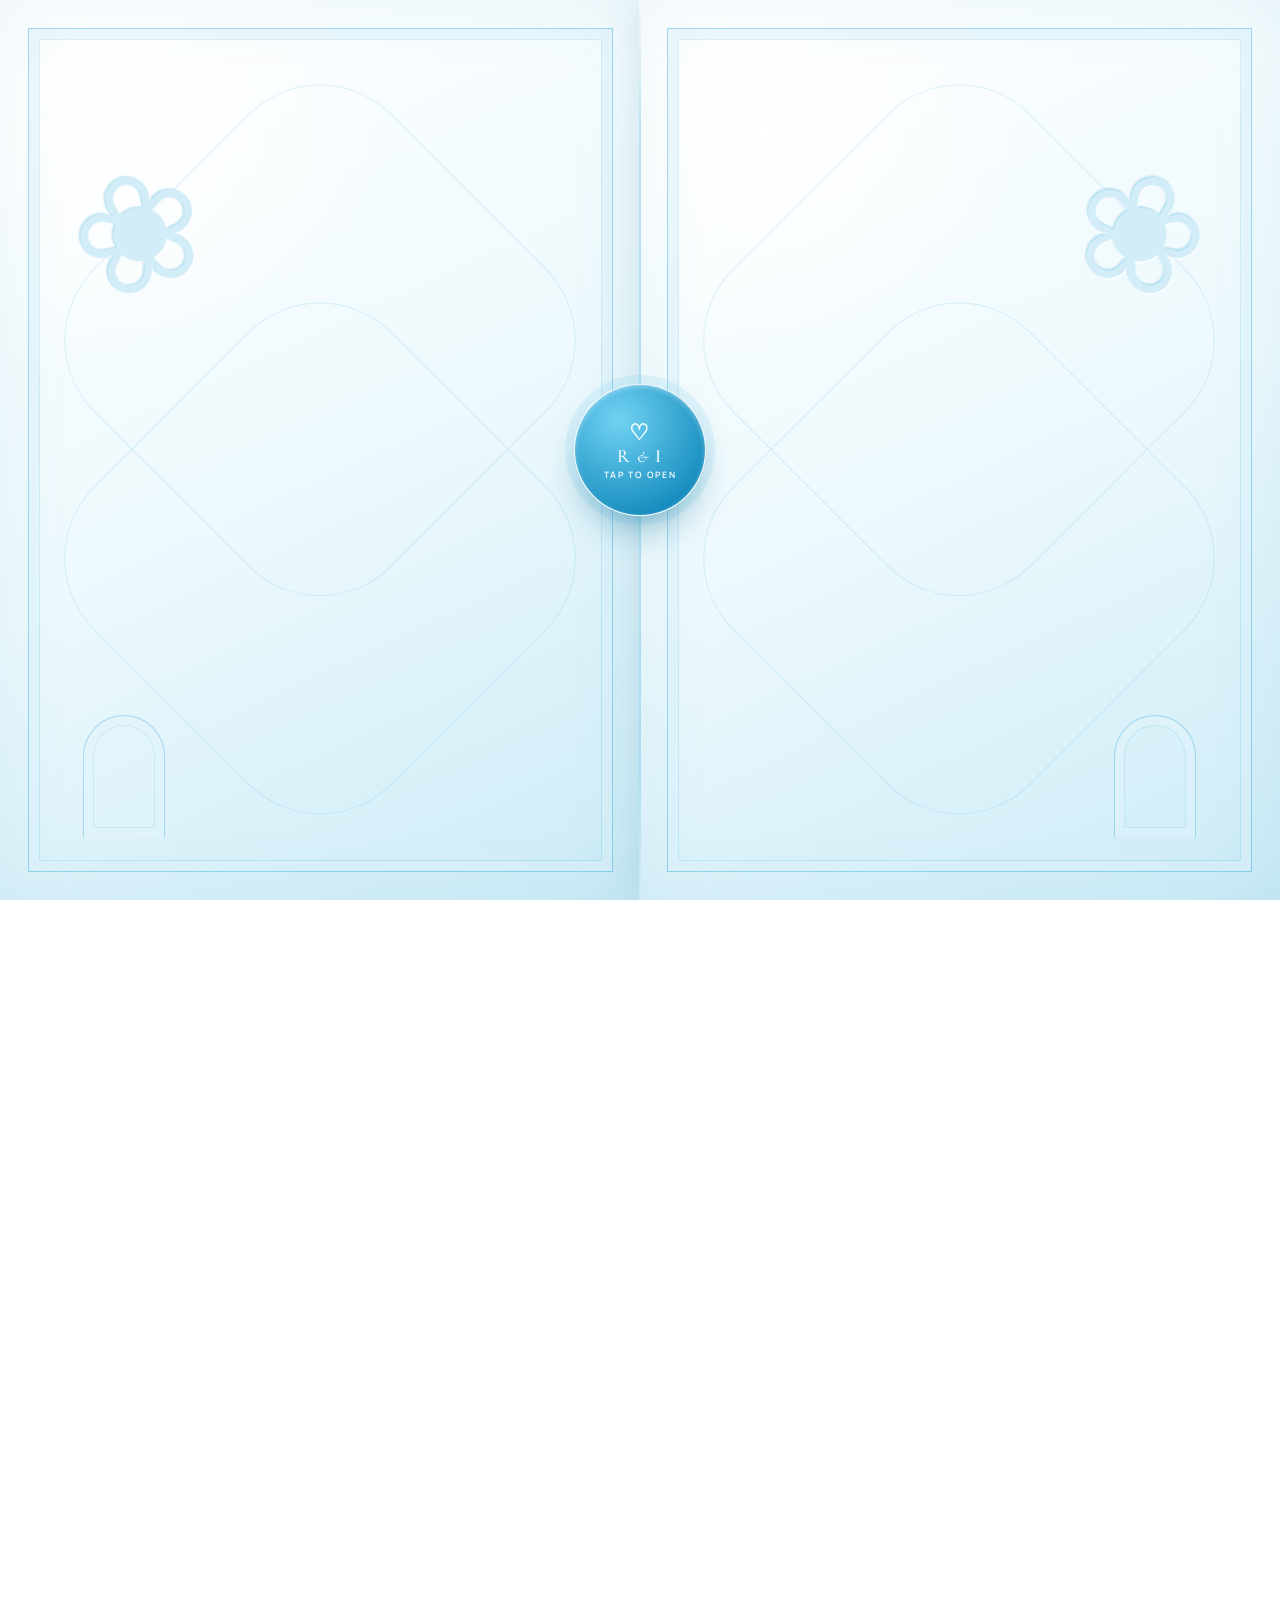
==== index.html @ 5e47ab07 "Update wedding website" ====
<!DOCTYPE html>
<html lang="en">
<head>
<meta charset="UTF-8">
<meta name="viewport" content="width=device-width, initial-scale=1">
<title>Rehan &amp; Iram — Wedding</title>
<link rel="icon" href="assets/favicon.svg" type="image/svg+xml">
<link rel="preconnect" href="https://fonts.googleapis.com">
<link rel="preconnect" href="https://fonts.gstatic.com" crossorigin>
<link href="https://fonts.googleapis.com/css2?family=Cormorant+Garamond:ital,wght@0,400;0,500;0,600;1,500&amp;family=Manrope:wght@400;500;600;700&amp;family=Mrs+Saint+Delafield&amp;display=swap" rel="stylesheet">
<link rel="stylesheet" href="styles.css?v=20260901-12">
</head>
<body class="locked">

<!-- ===== COVER / ENTRY SCREEN ===== -->
<div id="cover-screen">
  <div class="entry-petals" id="entryPetals" aria-hidden="true"></div>
  <div class="entry-gate" id="coverEnvelope" aria-hidden="false">
    <div class="entry-gate__reveal" aria-hidden="true">
      <h2><span>Rehan</span><em>&amp;</em><span>Iram</span></h2>
    </div>

    <div class="entry-gate__door entry-gate__door--left" aria-hidden="true">
      <div class="entry-gate__border"></div>
      <div class="entry-gate__floral">❀</div>
      <div class="entry-gate__arch"></div>
    </div>
    <div class="entry-gate__door entry-gate__door--right" aria-hidden="true">
      <div class="entry-gate__border"></div>
      <div class="entry-gate__floral">❀</div>
      <div class="entry-gate__arch"></div>
    </div>
    <div class="entry-gate__seam" aria-hidden="true"></div>

    <button class="entry-gate__seal enter-btn" id="enterBtn" type="button" aria-label="Open Rehan and Iram's wedding invitation">
      <span class="entry-gate__heart">♡</span>
      <strong>R <i>&amp;</i> I</strong>
      <small>Tap to Open</small>
    </button>
  </div>
</div>

<div id="main-content">
<button class="back-btn" id="backBtn" aria-label="Back to cover">
  <svg viewBox="0 0 24 24" fill="none" stroke="currentColor" stroke-width="2"><path d="M15 18l-6-6 6-6"/></svg>
  Back
</button>

<div class="stars"></div>

<!-- HERO -->
<section class="hero">
  <video class="hero-video" muted loop playsinline preload="none">
    <source src="assets/hero-background.mp4" type="video/mp4">
  </video>
  <div class="hero-overlay"></div>
  <div class="arabic">جَعَلَكُمَا اللهُ لِبَعْضِكُمَا سَكَنًا</div>
  <div class="translation">May Allah make you both a dwelling for each other.</div>
  <div class="kicker">We are getting married</div>
  <h1 class="names">Rehan<span class="amp">&amp;</span><em>Iram</em></h1>
  <div class="divider"></div>
  <a href="#rsvp" class="cta">Share Your Wishes <svg viewBox="0 0 24 24" fill="none" stroke="currentColor" stroke-width="2" width="14" height="14"><path d="M5 12h14M13 5l7 7-7 7"/></svg></a>
  <a href="#countdown-section" class="hero-scroll-cue" aria-label="Scroll to explore the invitation">
    <span>Scroll to explore</span>
    <i aria-hidden="true"><b></b></i>
    <svg aria-hidden="true" viewBox="0 0 24 24"><path d="m6 9 6 6 6-6"/></svg>
  </a>
</section>

<!-- COUNTDOWN -->
<section class="countdown-section" id="countdown-section">
  <div class="wrap">
    <div class="head reveal">
      <div class="eyebrow">Countdown</div>
      <h2>To the most special day of our lives</h2>
    </div>
    <div class="countdown-frame reveal" id="countdown-card-reveal">
      <div class="countdown reveal-stagger" id="countdown">
        <div class="cell"><div class="ring"><div class="num" id="cd-days">00</div></div><div class="lbl">Days</div></div>
        <div class="sep">&#10022;</div>
        <div class="cell"><div class="ring"><div class="num" id="cd-hours">00</div></div><div class="lbl">Hours</div></div>
        <div class="sep">&#10022;</div>
        <div class="cell"><div class="ring"><div class="num" id="cd-mins">00</div></div><div class="lbl">Minutes</div></div>
        <div class="sep">&#10022;</div>
        <div class="cell"><div class="ring"><div class="num" id="cd-secs">00</div></div><div class="lbl">Seconds</div></div>
      </div>
      <div class="countdown-scratch" aria-label="Scratch to reveal the countdown">
        <div class="countdown-scratch-label"><span>&#10022;</span> Scratch to reveal countdown</div>
      </div>
    </div>
  </div>
</section>

<!-- PREVIOUS TAP-TO-OPEN ENVELOPE INVITATION (kept commented for reference) -->
<!-- <section class="envelope-story" id="envelope-story" aria-label="A message for our friends and family">
  <div class="envelope-sticky">
    <div class="envelope-copy reveal envelope-heading-reveal">
      <div class="eyebrow">A Note From Our Hearts</div>
      <h2>For the people who make our story complete</h2>


    </div>

    <div class="envelope-scene" id="envelope-scene" role="button" tabindex="0" aria-label="Open the envelope" aria-expanded="false">
      <div class="floating-hearts" aria-hidden="true">
        <span class="heart heart-one">&#9825;</span>
        <span class="heart heart-two">&#9825;</span>
        <span class="heart heart-three">&#9825;</span>
      </div>

      <div class="envelope" aria-hidden="true">
        <div class="envelope-back"></div>
        <div class="letter-card">
          <div class="letter-ornament">&#10022;</div>
          <h3>Dear Friends &amp; Family</h3>
          <p>Two hearts, one beautiful journey. Your love and blessings have always meant the world to us, and we would be honoured to celebrate this unforgettable day together.</p>
          <div class="letter-signature">Rehan <span>&amp;</span> Iram</div>
        </div>
        <div class="envelope-flap"></div>
        <div class="envelope-front"></div>
        <div class="envelope-seal"><span class="seal-monogram">R<em>&amp;</em>I</span></div>
      </div>
    </div>

    <div class="envelope-scroll-cue" aria-hidden="true">
      <span>Tap to open</span>
      <i></i>
    </div>
  </div>
</section> -->

<!-- TAP-TO-OPEN ENVELOPE INVITATION -->
<section class="envelope-story" id="envelope-story" aria-label="A message for our friends and family">
  <div class="envelope-sticky">
    <div class="envelope-copy reveal envelope-heading-reveal">
      <div class="eyebrow">A Note From Our Hearts</div>
      <h2>For the people who make our story complete</h2>
    </div>

    <div class="envelope-scroll-cue" aria-hidden="true">
      <span><b aria-hidden="true">👇</b> Tap the envelope to open</span>
      <i></i>
    </div>

    <div class="envelope-scene" id="envelope-scene" role="button" tabindex="0" aria-label="Open the envelope" aria-expanded="false">
      <div class="envelope" aria-hidden="true">
        <div class="floating-hearts">
          <span class="heart heart-one">&#9825;</span>
          <span class="heart heart-two">&#9825;</span>
          <span class="heart heart-three">&#9825;</span>
        </div>

        <svg class="envelope-back" viewBox="0 0 340 210" preserveAspectRatio="none">
          <rect x="1" y="1" width="338" height="208" rx="6" fill="#e9f7fc" stroke="#6fc9ec" stroke-width="2"/>
        </svg>

        <div class="letter-card">
          <div class="letter-ornament">&#10022;</div>
          <h3>Dear Friends &amp; Family</h3>
          <p><strong>Two hearts, one beautiful journey, and a new chapter beginning together.</strong></p>
          <p>Your presence, prayers, and blessings have always meant so much to us. As we begin this new chapter of our lives, we would be delighted to have you by our side as we celebrate this special occasion.</p>
          <p><strong>With warm wishes, we invite you to join us and make this beautiful day even more memorable. &#10024;</strong></p>
          <div class="letter-signature">Rehan <span>&amp;</span> Iram</div>
        </div>

        <svg class="envelope-front" viewBox="0 0 340 210" preserveAspectRatio="none">
          <path d="M2,208 L338,208 L338,2 L170,62 L2,2 Z" fill="#ccebf6" stroke="#6fc9ec" stroke-width="2" stroke-linejoin="round"/>
        </svg>

        <div class="envelope-flap">
          <svg viewBox="0 0 340 210" preserveAspectRatio="none">
            <path d="M2,2 L338,2 L170,132 Z" fill="#dff3fa" stroke="#6fc9ec" stroke-width="2" stroke-linejoin="round"/>
          </svg>
        </div>

        <div class="envelope-seal"><span class="seal-monogram">R<em>&amp;</em>I</span></div>
      </div>
    </div>

  </div>
</section>

<!-- FAMILIES -->
<section class="families-section" id="families-section">
  <div class="wrap">
    <div class="head reveal">
      <div class="eyebrow">Our Families</div>
      <h2>Our families with great joy invite you to celebrate</h2>
    </div>
    <div class="families reveal-stagger">
      <div class="fam">
        <div class="fam-avatar">G</div>
        <h3>Gujjar Family</h3>
        <span class="fam-tag">Family of the Groom</span>
        <ul>
          <li><span class="name">Muhammad Ashfaq</span></li>
          <li><span class="name">Hafiz Masood</span></li>
          <li><span class="name">Mehmood ul hasan</span></li>
          <li><span class="name">Ahmed Nawaz</span></li>
          <li><span class="name">Fayaz</span></li>
          <li><span class="name">muhammad Farhan</span></li>
          <li><span class="name">muhammad Roman</span></li>
          <li><span class="name">Zafran Ali</span></li>
          <li><span class="name">Fasi Alam</span></li>
        </ul>
      </div>
      <div class="divider-orn"><div class="ln"></div><div class="ic">&#10084;</div><div class="ln"></div></div>
      <div class="fam">
        <div class="fam-avatar">G</div>
        <h3>Gujjar Family</h3>
        <span class="fam-tag">Family of the Bride</span>
        <ul>
          <li><span class="name">Mazafar Iqbal</span></li>
          <li><span class="name">Junaid Iqbal</span></li>
          <li><span class="name">Asad Iqbal</span></li>
          <li><span class="name">Owais Iqbal</span></li>
          <li><span class="name">Ihtsham Ali</span></li>
          <li><span class="name">Irfan Sadiq</span></li>
          <li><span class="name">Shoket Ali</span></li>
          <li><span class="name">Asgher</span></li>
          <li><span class="name">Suliman Sadiq</span></li>
          <li><span class="name">Zohaib Sadiq</span></li>
          <li><span class="name">Shahzaib Iqbal</span></li>
        </ul>
      </div>
    </div>
  </div>
</section>

<!-- PROGRAM -->
<section class="program-section" id="program-section">
  <div class="wrap">
    <div class="head reveal">
      <div class="eyebrow">The Program</div>
      <h2>Two Days of Celebrations</h2>
    </div>
    <div class="program-timeline" id="program-timeline">
      <svg class="program-route" viewBox="0 0 1000 1480" preserveAspectRatio="none" aria-hidden="true">
        <defs>
          <linearGradient id="program-line-gradient" x1="0" y1="0" x2="0" y2="1">
            <stop offset="0%" stop-color="#9de5ff"/>
            <stop offset="48%" stop-color="#45c6ef"/>
            <stop offset="100%" stop-color="#1fa6dd"/>
          </linearGradient>
          <clipPath id="program-progress-clip" clipPathUnits="userSpaceOnUse">
            <rect id="program-progress-clip-rect" x="0" y="0" width="1000" height="0"/>
          </clipPath>
        </defs>
        <path class="program-route-track" d="M500 0 C355 135 355 245 500 360 S645 575 500 735 S355 935 500 1100 S645 1340 500 1480" />
        <path class="program-route-progress" id="program-route-progress" clip-path="url(#program-progress-clip)" d="M500 0 C355 135 355 245 500 360 S645 575 500 735 S355 935 500 1100 S645 1340 500 1480" />
        <ellipse class="program-route-traveler-halo" id="program-route-traveler-halo" cx="500" cy="0" rx="18" ry="18" />
        <ellipse class="program-route-traveler" id="program-route-traveler" cx="500" cy="0" rx="9" ry="9" />
      </svg>

      <article class="timeline-event event-left event-nikah" data-progress="0.08">
        <div class="timeline-card">
          <div class="event-meta"><span class="event-number">01</span><span>16 September · 3:00 PM</span></div>
          <h3>nikkah Ceremony</h3>
          <p>A beautiful beginning filled with prayers and blessings.</p>
          <div class="event-detail">White Pearl Marquee</div>
        </div>
        <div class="timeline-icon timeline-icon-art" aria-hidden="true">
          <img src="assets/nikah-couple-theme.webp" alt="" role="presentation" width="256" height="256" loading="lazy" decoding="async">
        </div>
      </article>

      <article class="timeline-event event-right event-hina" data-progress="0.34">
        <div class="timeline-card">
          <div class="event-meta"><span class="event-number">02</span><span>16 September · 7:00 PM</span></div>
          <h3>Rasm-e-Hina</h3>
          <p>An evening filled with colours, flowers, music and joyful traditions.</p>
          <div class="event-detail">White Pearl Marquee</div>
        </div>
        <div class="timeline-icon timeline-icon-art" aria-hidden="true">
          <img src="assets/rasm-e-hina-theme.webp" alt="" role="presentation" width="256" height="256" loading="lazy" decoding="async">
        </div>
      </article>

      <article class="timeline-event event-left event-sehra" data-progress="0.62">
        <div class="timeline-card">
          <div class="event-meta"><span class="event-number">03</span><span>17 September · 3:00 PM</span></div>
          <h3>Sehra Bandi</h3>
          <p>A cherished family tradition as the groom prepares for the celebration.</p>
          <div class="event-detail">Groom House, Channi Gujran, Tehsil and Post Office Dina, District Jhelum, 49400</div>
        </div>
        <div class="timeline-icon timeline-icon-art" aria-hidden="true">
          <img src="assets/sehra-theme.webp" alt="" role="presentation" width="256" height="256" loading="lazy" decoding="async">
        </div>
      </article>

      <article class="timeline-event event-right" data-progress="0.88">
        <div class="timeline-card">
          <div class="event-meta"><span class="event-number">04</span><span>17 September · 7:00 PM</span></div>
          <h3>Barat</h3>
          <p>The grand celebration—an evening of happiness, dinner and togetherness.</p>
          <div class="event-detail">White Pearl Marquee</div>
        </div>
        <div class="timeline-icon" aria-hidden="true">&#128014;</div>
      </article>
    </div>
  </div>
</section>

<!-- RSVP -->
<section class="rsvp-section" id="rsvp">
  <div class="wrap">
    <div class="rsvp-intro reveal">
      <div class="rsvp-ornament" aria-hidden="true">
        <svg viewBox="0 0 64 64" role="img">
          <circle class="wish-icon-ring" cx="32" cy="32" r="29"/>
          <path class="wish-icon-envelope" d="M16.5 24.5h31v22h-31z"/>
          <path class="wish-icon-fold" d="m17.5 26 14.5 12L46.5 26M17.5 45l10.2-9M46.5 45l-10.2-9"/>
          <path class="wish-icon-heart" d="M32 32.4s-6.8-3.8-6.8-8.3c0-4.4 5.6-5.7 6.8-2.1 1.2-3.6 6.8-2.3 6.8 2.1 0 4.5-6.8 8.3-6.8 8.3Z"/>
          <path class="wish-icon-sparkle" d="M48 13v7M44.5 16.5h7M14 15v5M11.5 17.5h5"/>
        </svg>
      </div>
      <div class="head">
        <div class="eyebrow">Share Your Wishes</div>
        <h2>Leave a Little Love for Us</h2>
        <p>Send us a heartfelt wish, a beautiful prayer, or a song to make our celebration even more special.</p>
      </div>
    </div>

    <div class="rsvp-card reveal">
      <form id="rsvp-form" action="https://docs.google.com/forms/d/e/1FAIpQLSdCokYEYXR7qWmL6tTOIecyEMpQqHie9H7Fi0gFSbpK7QIWZg/formResponse" method="POST" target="hidden_iframe">
        <div class="field-row">
          <div class="field">
            <label for="full-name">Full name <span class="required-mark" aria-hidden="true">*</span></label>
            <input type="text" id="full-name" name="entry.1705339894" placeholder="Your full name" required>
          </div>
          <div class="field">
            <label for="relationship">Relationship <span class="required-mark" aria-hidden="true">*</span></label>
            <input type="text" id="relationship" name="entry.2034246832" placeholder="e.g. Cousin, Friend" required>
          </div>
        </div>

        <div class="field">
          <label for="song">Your must-play song <span class="required-mark" aria-hidden="true">*</span></label>
          <input type="text" id="song" name="entry.408094768" placeholder="Pick a track" required>
        </div>

        <div class="field">
          <label for="wish">Wish for the Groom &amp; Bride <span class="required-mark" aria-hidden="true">*</span></label>
          <textarea id="wish" name="entry.2138693229" placeholder="Share your prayers and beautiful wishes for the groom and bride..." required></textarea>
        </div>

        <button type="submit" class="submit-btn">
          <span>Send your wishes</span>
          <svg viewBox="0 0 24 24" fill="none" stroke="currentColor" stroke-width="2" width="16" height="16"><path d="M5 12h14M13 5l7 7-7 7"/></svg>
        </button>
        <div class="form-note" id="form-note">&#10003; Thank you — your beautiful wishes have been received!</div>
      </form>
      <iframe name="hidden_iframe" id="hidden_iframe" style="display:none;"></iframe>
    </div>
  </div>
</section>

<!-- VENUE -->
<section class="venue-section">
  <div class="wrap">
    <div class="head reveal">
      <div class="eyebrow">The Wedding Venue</div>
      <h2>Where family and friends come together to celebrate</h2>
    </div>
    <div class="venue-card reveal">
      <div class="venue-info">
        <div>
          <div class="v-eyebrow">Venue</div>
          <h3>White Pearl Marquee</h3>
          <div class="addr">&#128205; White Pearl Marquee, Mangla Road Madukalis, Madukalis, Dina, 49400, Pakistan</div>
        </div>
        <div class="venue-times">
          <div class="pill"><div class="t">3:00 PM</div><div class="l">Nikkah</div></div>
          <div class="pill"><div class="t">7:00 PM</div><div class="l">Baraat</div></div>
        </div>
      </div>
      <div class="map-frame">
        <iframe class="map-embed" loading="lazy" title="White Pearl Marquee location"
          src="https://maps.google.com/maps?q=White%20Pearl%20Marquee%20Mangla%20Road%20Madukalis%2C%20Madukalis%2C%20Dina%2C%2046400%2C%20Pakistan&amp;t=&amp;z=17&amp;ie=UTF8&amp;iwloc=&amp;output=embed">
        </iframe>
      </div>
      <a class="venue-link" href="https://www.google.com/maps/dir/?api=1&amp;destination=White%20Pearl%20Marquee%20Mangla%20Road%20Madukalis%2C%20Madukalis%2C%20Dina%2C%2046400%2C%20Pakistan" target="_blank" rel="noopener">&#128663; Get Directions</a>
    </div>
  </div>
</section>

<!-- FOOTER -->
<footer class="reveal">
  <div class="wrap">
    <div class="f-ornament">&#10022;</div>
    <div class="fname">Rehan &amp; Iram</div>
    <div class="quote">Two hearts, one journey — merging into forever.</div>
    <div class="credit">Developed by Samra Ashfaq</div>
  </div>
</footer>

</div><!-- /#main-content -->

<div class="wish-reminder" id="wish-reminder" role="dialog" aria-modal="true" aria-labelledby="wish-reminder-title" aria-describedby="wish-reminder-text" hidden>
  <div class="wish-reminder__backdrop" data-close-reminder></div>
  <div class="wish-reminder__card">
    <button class="wish-reminder__close" type="button" aria-label="Close reminder" data-close-reminder>&times;</button>
    <div class="wish-reminder__icon" aria-hidden="true">&#10022;</div>
    <p class="wish-reminder__eyebrow">One little thing before you go</p>
    <h2 id="wish-reminder-title">Aap ki wish hamare liye bohat khaas hai</h2>
    <p id="wish-reminder-text">Jaane se pehle apna naam, rishta aur pyari si wish lazmi share karein.</p>
    <button class="wish-reminder__action" id="wish-reminder-action" type="button">Share Your Wish</button>
    <button class="wish-reminder__later" type="button" data-close-reminder>Maybe later</button>
  </div>
</div>

<script src="script.js?v=20260902-13"></script>
</body>
</html>
---- styles.css ----
:root{
    --ink:#ffffff;
    --panel:#eef8fc;
    --panel-2:#ffffff;
    --line:#c9e9f5;
    --sky:#1fa6dd;
    --sky-soft:#6fc9ec;
    --sky-dim:#a9e0f2;
    --paper:#123145;
    --paper-dim:#5c7f90;
    --star-texture:
      radial-gradient(1px 1px at 20% 30%, rgba(95,208,238,0.35), transparent),
      radial-gradient(1px 1px at 70% 15%, rgba(95,208,238,0.25), transparent),
      radial-gradient(1.5px 1.5px at 85% 60%, rgba(95,208,238,0.3), transparent),
      radial-gradient(1px 1px at 40% 80%, rgba(95,208,238,0.2), transparent),
      radial-gradient(1px 1px at 10% 65%, rgba(95,208,238,0.3), transparent),
      radial-gradient(1.5px 1.5px at 60% 45%, rgba(95,208,238,0.2), transparent);
  }
  *{box-sizing:border-box; margin:0; padding:0;}
  html{
    scroll-behavior:smooth;
    -webkit-text-size-adjust:100%;
    text-size-adjust:100%;
  }
  body{
    background:var(--ink);
    color:var(--paper);
    font-family:'Manrope', sans-serif;
    line-height:1.6;
    overflow-x:hidden;
  }
  h1,h2,h3,.display{
    font-family:'Cormorant Garamond', serif;
    font-weight:500;
    letter-spacing:0.01em;
  }
  a{color:inherit;}
  img,video,iframe{ max-width:100%; }
  .wrap{
    max-width:920px;
    margin:0 auto;
    padding:0 28px;
  }
  section{padding:96px 0;}

  /* subtle background texture */
  .stars{
    position:fixed; inset:0; z-index:0; pointer-events:none;
    background-image:var(--star-texture);
    background-size: 100% 100%;
  }

  /* ---------- HERO ---------- */
  .hero{
    position:relative;
    min-height:100vh;
    display:flex;
    flex-direction:column;
    align-items:center;
    justify-content:center;
    text-align:center;
    padding:40px 24px;
    background:
      radial-gradient(60% 50% at 50% 0%, rgba(95,208,238,0.14), transparent 70%),
      var(--ink);
    border-bottom:1px solid var(--line);
    overflow:hidden;
  }
  .hero .arabic{
    font-size:clamp(1.5rem, 3vw, 2rem);
    color:#9de5ff;
    margin-bottom:6px;
    font-family:'Cormorant Garamond', serif;
    font-weight:600;
    text-shadow:0 2px 14px rgba(0,0,0,.75);
  }
  .hero .translation{
    font-size:0.8rem;
    letter-spacing:0.12em;
    color:rgba(255,255,255,.88);
    text-transform:uppercase;
    margin-bottom:52px;
    text-shadow:0 2px 10px rgba(0,0,0,.85);
  }
  .hero .kicker{
    font-size:0.85rem;
    letter-spacing:0.2em;
    color:#6ed8ff;
    text-transform:uppercase;
    margin-bottom:18px;
    font-weight:700;
    text-shadow:0 2px 12px rgba(0,0,0,.85);
  }
  .hero .names{
    font-size:clamp(3.2rem, 10vw, 6.5rem);
    line-height:1;
    color:#ffffff;
    text-shadow:0 5px 24px rgba(0,0,0,.9), 0 1px 2px rgba(0,0,0,1);
  }
  .hero .names em{
    font-style:italic;
    color:#65d7ff;
  }
  .hero .amp{
    display:inline-block;
    font-size:0.55em;
    vertical-align:0.08em;
    color:#c9f2ff;
    margin:0 0.1em;
  }
  .hero .date{
    margin-top:34px;
    padding:10px 20px;
    font-size:clamp(.82rem, 1.8vw, 1rem);
    letter-spacing:0.08em;
    color:#ffffff;
    background:rgba(4,24,34,.55);
    border:1px solid rgba(157,229,255,.35);
    border-radius:999px;
    backdrop-filter:blur(8px);
    -webkit-backdrop-filter:blur(8px);
    box-shadow:0 10px 30px rgba(0,0,0,.25);
    text-shadow:0 2px 8px rgba(0,0,0,.8);
  }
  .hero .divider{
    width:1px; height:56px;
    background:linear-gradient(var(--sky), transparent);
    margin:34px auto 0;
  }
  .cta{
    display:inline-flex;
    align-items:center;
    gap:10px;
    margin-top:38px;
    padding:14px 30px 14px 34px;
    border:1px solid var(--sky-dim);
    color:var(--sky-soft);
    text-decoration:none;
    font-size:0.82rem;
    letter-spacing:0.1em;
    text-transform:uppercase;
    border-radius:30px;
    transition:border-color .16s ease, color .16s ease, background .16s ease, transform .16s ease;
  }
  .cta svg{ transition:transform .16s ease; }
  .cta:hover{ border-color:var(--sky); color:var(--ink); background:var(--sky); transform:translateY(-2px); }
  .cta:hover svg{ transform:translateX(3px); }

  /* ---------- SECTION HEADERS ---------- */
  .head{
    text-align:center;
    margin-bottom:56px;
  }
  .head .eyebrow{
    position:relative;
    display:inline-flex;
    align-items:center;
    gap:10px;
    color:var(--sky);
    font-size:0.78rem;
    letter-spacing:0.16em;
    text-transform:uppercase;
  }
  .head .eyebrow::before, .head .eyebrow::after{
    content:"";
    width:22px; height:1px;
    background:linear-gradient(90deg, transparent, var(--sky-dim));
  }
  .head .eyebrow::after{ background:linear-gradient(90deg, var(--sky-dim), transparent); }
  .head h2{
    font-size:2.6rem;
    margin-top:12px;
    color:var(--paper);
  }
  .head p{
    color:var(--paper-dim);
    margin-top:10px;
    font-size:0.98rem;
  }

  /* ---------- COUNTDOWN ---------- */
  .countdown-section{
    position:relative;
    background:
      radial-gradient(55% 60% at 50% 0%, rgba(95,208,238,0.08), transparent 70%),
      var(--panel);
    border-bottom:1px solid var(--line);
    overflow:hidden;
  }
  .countdown-frame{
    position:relative;
    max-width:760px;
    margin:0 auto;
    padding:56px 28px 46px;
    border:1px solid var(--line);
    border-radius:26px;
    background:linear-gradient(160deg, var(--panel-2), var(--panel));
    box-shadow:0 30px 80px rgba(0,0,0,0.4), inset 0 1px 0 rgba(255,255,255,0.03);
  }
  .countdown-frame::before, .countdown-frame::after{
    content:"";
    position:absolute;
    width:26px; height:26px;
    border:1px solid var(--sky-dim);
    opacity:0.85;
  }
  .countdown-frame::before{ top:14px; left:14px; border-right:0; border-bottom:0; }
  .countdown-frame::after{ bottom:14px; right:14px; border-left:0; border-top:0; }
  .countdown{
    display:flex;
    justify-content:center;
    align-items:flex-start;
    gap:clamp(2px, 1.6vw, 14px);
    flex-wrap:wrap;
  }
  .countdown .cell{ text-align:center; }
  .countdown .ring{
    position:relative;
    width:clamp(70px, 14vw, 108px);
    height:clamp(70px, 14vw, 108px);
    border-radius:50%;
    display:flex;
    align-items:center;
    justify-content:center;
    background:radial-gradient(circle at 32% 28%, rgba(95,208,238,0.18), rgba(255,255,255,0.95) 72%);
    border:1px solid var(--sky-dim);
    box-shadow:0 0 0 5px rgba(95,208,238,0.05), 0 10px 30px rgba(0,0,0,0.35);
  }
  .countdown .ring::before{
    content:"";
    position:absolute; inset:-1px;
    border-radius:50%;
    border:1px solid rgba(95,208,238,0.3);
    animation: ringPulse 2.2s ease-in-out infinite;
  }
  @keyframes ringPulse{
    0%,100%{ transform:scale(1); opacity:0.75; }
    50%{ transform:scale(1.14); opacity:0; }
  }
  .countdown .num{
    font-family:'Cormorant Garamond', serif;
    font-size:clamp(1.7rem, 5vw, 2.6rem);
    color:var(--sky);
    line-height:1;
  }
  .countdown .lbl{
    margin-top:14px;
    font-size:0.68rem;
    letter-spacing:0.14em;
    text-transform:uppercase;
    color:var(--paper-dim);
  }
  .countdown .sep{
    color:var(--sky-dim);
    font-size:1rem;
    align-self:center;
    margin-top:-22px;
    opacity:0.75;
  }

  .countdown-scratch{
    position:absolute;
    inset:0;
    z-index:3;
    overflow:hidden;
    border:1px solid var(--sky-dim);
    border-radius:25px;
    background:transparent;
    box-shadow:inset 0 1px 0 rgba(255,255,255,.85), 0 14px 32px rgba(31,166,221,.12);
    cursor:grab;
  }
  .countdown-scratch:active{ cursor:grabbing; }
  .countdown-scratch::after{
    content:"";
    position:absolute;
    inset:-50%;
    z-index:0;
    background:linear-gradient(110deg, transparent 42%, rgba(255,255,255,.7) 50%, transparent 58%);
    animation:countdownShimmer 2.6s ease-in-out infinite;
    pointer-events:none;
  }
  .countdown-scratch canvas{ position:absolute; inset:0; z-index:1; touch-action:none; }
  .countdown-scratch-label{
    position:absolute;
    inset:0;
    z-index:2;
    display:flex;
    align-items:center;
    justify-content:center;
    gap:10px;
    color:#277e9f;
    font-size:.76rem;
    font-weight:600;
    letter-spacing:.17em;
    text-transform:uppercase;
    pointer-events:none;
  }
  .countdown-scratch-label span{ font-size:1.15rem; animation:countdownStar 1.5s ease-in-out infinite; }
  .countdown-scratch.revealed{
    opacity:0;
    transform:scale(1.06);
    transition:opacity .65s ease, transform .65s cubic-bezier(.22,.61,.36,1);
    pointer-events:none;
  }
  .countdown-frame.is-revealed .countdown{ animation:countdownTitleIn .75s cubic-bezier(.2,.9,.3,1.15) both; }
  .countdown-frame.is-revealed .countdown > *{
    animation:countdownItemRise .72s cubic-bezier(.2,.85,.25,1.18) both;
  }
  .countdown-frame.is-revealed .countdown > :nth-child(1){ animation-delay:.05s; }
  .countdown-frame.is-revealed .countdown > :nth-child(2){ animation-delay:.15s; }
  .countdown-frame.is-revealed .countdown > :nth-child(3){ animation-delay:.23s; }
  .countdown-frame.is-revealed .countdown > :nth-child(4){ animation-delay:.33s; }
  .countdown-frame.is-revealed .countdown > :nth-child(5){ animation-delay:.41s; }
  .countdown-frame.is-revealed .countdown > :nth-child(6){ animation-delay:.51s; }
  .countdown-frame.is-revealed .countdown > :nth-child(7){ animation-delay:.59s; }
  @keyframes countdownItemRise{
    0%{ opacity:0; transform:translateY(34px) scale(.82); filter:blur(5px); }
    65%{ opacity:1; transform:translateY(-5px) scale(1.035); filter:blur(0); }
    100%{ opacity:1; transform:translateY(0) scale(1); filter:none; }
  }
  .countdown-frame:not(.scratch-started) .countdown > *{ opacity:0 !important; }
  @keyframes countdownShimmer{ 0%,30%{ transform:translateX(-55%); } 70%,100%{ transform:translateX(55%); } }
  @keyframes countdownStar{ 0%,100%{ transform:rotate(0) scale(.85); } 50%{ transform:rotate(90deg) scale(1.2); } }
  @keyframes countdownTitleIn{
    0%{ opacity:0; transform:translateY(14px) scale(.96); filter:blur(5px); }
    100%{ opacity:1; transform:none; filter:none; }
  }

  /* ---------- TAP-TO-OPEN ENVELOPE ---------- */
  .envelope-story{
    position:relative;
    min-height:900px;
    padding:88px 0 72px;
    background:
      radial-gradient(55% 45% at 50% 52%, rgba(111,201,236,0.12), transparent 72%),
      #09251f;
    border-bottom:1px solid rgba(111,201,236,0.22);
  }
  .envelope-sticky{
    position:relative;
    min-height:760px;
    display:flex;
    flex-direction:column;
    align-items:center;
    justify-content:flex-start;
    overflow:visible;
    padding:0 22px;
  }
  .envelope-copy{
    position:relative;
    width:min(760px, calc(100% - 40px));
    text-align:center;
    z-index:10;
  }
  .envelope-copy .eyebrow{
    color:var(--sky-soft);
    font-size:0.76rem;
    letter-spacing:0.18em;
    text-transform:uppercase;
  }
  .envelope-copy h2{
    margin-top:8px;
    color:#f5fbfd;
    font-size:clamp(1.8rem, 4vw, 2.8rem);
    line-height:1.1;
  }
  .envelope-scene{
    position:relative;
    width:min(600px, 92vw);
    height:520px;
    margin-top:230px;
    perspective:1200px;
    cursor:pointer;
    outline:none;
  }
  .envelope-scene:focus-visible{
    border-radius:20px;
    box-shadow:0 0 0 3px rgba(111,201,236,.5);
  }
  .envelope{
    position:absolute;
    left:50%;
    bottom:16px;
    width:min(520px, 88vw);
    aspect-ratio:1.48;
    transform:translateX(-50%);
    filter:drop-shadow(0 28px 28px rgba(0,0,0,0.3));
  }
  .envelope-back{
    position:absolute;
    inset:0;
    z-index:1;
    border-radius:8px;
    background:
      linear-gradient(135deg, rgba(255,255,255,0.2), transparent 45%),
      #bfe5f4;
    border:1px solid rgba(255,255,255,0.55);
  }
  .envelope-back::before{
    content:"";
    position:absolute;
    inset:7%;
    opacity:0.2;
    background-image:
      radial-gradient(ellipse at center, transparent 55%, #568fa7 57%, transparent 59%);
    background-size:58px 42px;
  }
  .envelope-flap{
    position:absolute;
    left:0;
    top:0;
    width:100%;
    height:58%;
    z-index:5;
    transform-origin:top center;
    transform:rotateX(0deg);
    transition:transform .55s cubic-bezier(.65,0,.35,1), z-index 0s .25s;
    clip-path:polygon(0 0, 100% 0, 50% 100%);
    background:linear-gradient(155deg, #d9f1fa, #a9d8eb);
    border-top:1px solid rgba(255,255,255,0.7);
  }
  .envelope-front{
    position:absolute;
    inset:0;
    z-index:4;
    border-radius:0 0 8px 8px;
    overflow:hidden;
    background:
      linear-gradient(32deg, #b5dfef 0 49.5%, transparent 50%) left/50.5% 100% no-repeat,
      linear-gradient(-32deg, #b5dfef 0 49.5%, transparent 50%) right/50.5% 100% no-repeat,
      linear-gradient(160deg, transparent 49.5%, #caeaf6 50%) bottom/100% 78% no-repeat;
    pointer-events:none;
  }
  .letter-card{
    position:absolute;
    z-index:3;
    left:6%;
    bottom:8%;
    width:88%;
    min-height:83%;
    padding:clamp(24px, 5vw, 42px) clamp(22px, 5vw, 46px);
    border:1px solid #d9e3e7;
    border-radius:5px;
    background:#fffefa;
    color:#6f756f;
    text-align:center;
    box-shadow:0 12px 30px rgba(7,34,29,0.18);
    transform:translateY(2%) scale(.97);
    opacity:0;
    visibility:hidden;
    transition:transform .75s cubic-bezier(.22,.8,.3,1), opacity .28s ease, visibility 0s .28s;
  }
  .letter-card::before{
    content:"";
    position:absolute;
    inset:10px;
    border:1px solid rgba(31,166,221,0.15);
    pointer-events:none;
  }
  .letter-ornament{ color:var(--sky); font-size:17px; margin-bottom:5px; }
  .letter-card h3{
    color:#183c42;
    font-size:clamp(1.65rem, 4.8vw, 2.15rem);
    font-style:italic;
    margin-bottom:14px;
  }
  .letter-card p{
    font-family:'Cormorant Garamond', serif;
    color:#81908d;
    font-size:clamp(1rem, 2.8vw, 1.25rem);
    line-height:1.45;
  }
  .letter-signature{
    margin-top:15px;
    color:var(--sky);
    font-family:'Cormorant Garamond', serif;
    font-size:1.15rem;
    font-style:italic;
  }
  .letter-signature span{ color:#91b9c7; padding:0 5px; }
  .envelope-seal{
    position:absolute;
    z-index:6;
    left:50%;
    top:47%;
    width:58px;
    height:58px;
    border-radius:50%;
    display:flex;
    align-items:center;
    justify-content:center;
    transform:translate(-50%,-50%) scale(1);
    background:linear-gradient(145deg, #43b6e3, #128ec1);
    border:2px solid rgba(255,255,255,0.6);
    box-shadow:0 5px 14px rgba(5,63,83,0.25);
    color:white;
    font-family:'Cormorant Garamond', serif;
    font-size:17px;
    transition:opacity .25s ease, transform .35s ease;
  }
  .envelope-seal span{ font-size:.7em; margin:0 2px; }
  .floating-hearts{
    position:absolute;
    z-index:7;
    left:50%;
    top:2px;
    width:230px;
    height:190px;
    transform:translateX(-50%);
    pointer-events:none;
  }
  .heart{
    position:absolute;
    color:#70bde1;
    opacity:0;
    transform:translateY(45px) scale(.35) rotate(-8deg);
    transition:opacity .35s ease, transform .7s cubic-bezier(.2,.9,.3,1.2);
    text-shadow:0 4px 14px rgba(31,166,221,0.2);
  }
  .heart-one{ left:78px; top:55px; font-size:55px; }
  .heart-two{ left:139px; top:92px; font-size:34px; transition-delay:.08s; }
  .heart-three{ left:35px; top:112px; font-size:25px; transition-delay:.14s; }
  .envelope-scene.is-open .envelope-flap{
    z-index:2;
    transform:rotateX(180deg);
  }
  .envelope-scene.is-open .envelope-seal{
    opacity:0;
    transform:translate(-50%,-85%) scale(.5);
  }
  .envelope-scene.card-out .letter-card{
    transform:translateY(-70%) scale(1);
    opacity:0;
    visibility:visible;
    transition:transform .75s cubic-bezier(.22,.8,.3,1), opacity .28s ease .08s, visibility 0s;
  }
  .envelope-scene.card-out .heart{ opacity:1; transform:translateY(0) scale(1) rotate(0); }
  .envelope-scroll-cue{
    position:absolute;
    top:150px;
    display:flex;
    flex-direction:column;
    align-items:center;
    gap:7px;
    color:rgba(207,239,249,0.72);
    font-size:.65rem;
    letter-spacing:.17em;
    text-transform:uppercase;
    transition:opacity .3s ease;
  }
  .envelope-scroll-cue i{
    width:1px;
    height:30px;
    background:linear-gradient(var(--sky-soft), transparent);
    animation:envelopeCue 1.5s ease-in-out infinite;
  }
  .envelope-scene.is-open + .envelope-scroll-cue{ opacity:0; }
  @keyframes envelopeCue{
    0%,100%{ transform:scaleY(.5); transform-origin:top; opacity:.45; }
    50%{ transform:scaleY(1); opacity:1; }
  }
  @media(max-width:600px){
    .envelope-story{ min-height:800px; padding-top:68px; }
    .envelope-sticky{ min-height:680px; padding-inline:12px; }
    .envelope-scene{ height:440px; margin-top:120px; }
    .envelope{ bottom:20px; }
    .letter-card{ min-height:91%; }
    .envelope-scene.card-out .letter-card{ transform:translateY(-62%) scale(1); }
    .floating-hearts{ top:20px; transform:translateX(-50%) scale(.82); }
  }
  @media(prefers-reduced-motion:reduce){
    .envelope-scene.is-open .envelope-flap{ z-index:2; transform:rotateX(180deg); }
    .envelope-scene.card-out .letter-card{
      transform:translateY(-65%) scale(1);
      opacity:1;
      visibility:visible;
    }
    .envelope-scene.card-out .heart{ opacity:1; transform:none; }
  }

  /* ---------- ENVELOPE V2: blue/ivory website theme ---------- */
  .envelope-story{
    min-height:auto;
    padding:clamp(68px,9vw,100px) 24px clamp(78px,10vw,116px);
    overflow:hidden;
    background:
      radial-gradient(60% 50% at 50% 0%, rgba(31,166,221,.18), transparent 70%),
      radial-gradient(70% 55% at 50% 100%, rgba(111,201,236,.16), transparent 72%),
      linear-gradient(180deg, #eef8fc 0%, #ffffff 52%, #e8f6fb 100%);
    border-block:1px solid var(--line);
  }
  .envelope-story::before{
    content:"";
    position:absolute;
    inset:0;
    pointer-events:none;
    opacity:.35;
    background-image:repeating-linear-gradient(135deg, rgba(111,201,236,.08) 0 1px, transparent 1px 34px);
    -webkit-mask-image:radial-gradient(65% 55% at 50% 45%, #000, transparent 78%);
    mask-image:radial-gradient(65% 55% at 50% 45%, #000, transparent 78%);
  }
  .envelope-sticky{
    min-height:0;
    max-width:780px;
    margin:0 auto;
    padding:0;
    /* Reserved lift space keeps the opened letter clear of the heading. */
    gap:clamp(76px,10vw,112px);
  }
  .envelope-copy{
    width:min(760px,100%);
    padding:clamp(18px,3vw,28px) 10px;
    border:0;
    border-radius:0;
    background:none;
    box-shadow:none;
    backdrop-filter:none;
    -webkit-backdrop-filter:none;
  }
  .envelope-copy::before,
  .envelope-copy::after{ display:none; }
  .envelope-copy .eyebrow{
    display:flex;
    align-items:center;
    justify-content:center;
    gap:18px;
    font-family:'Manrope',sans-serif;
    font-size:clamp(.72rem,1.8vw,.9rem);
    font-weight:500;
    line-height:1.2;
    letter-spacing:.16em;
    text-transform:uppercase;
    color:var(--sky);
  }
  .envelope-copy .eyebrow::before,
  .envelope-copy .eyebrow::after{
    content:"";
    width:clamp(30px,6vw,52px);
    height:1px;
    background:linear-gradient(90deg,transparent,var(--sky));
  }
  .envelope-copy .eyebrow::after{ background:linear-gradient(90deg,var(--sky),transparent); }
  .envelope-copy h2{
    max-width:24ch;
    margin:clamp(24px,4vw,38px) auto 0;
    font-size:clamp(2.35rem,6.2vw,4.4rem);
    font-weight:500;
    line-height:1.04;
    color:var(--paper);
    text-wrap:balance;
    text-shadow:0 1px 0 #fff;
  }
  .envelope-heading-reveal .eyebrow,
  .envelope-heading-reveal h2{ opacity:1; }
  .envelope-heading-reveal.heading-animate .eyebrow{
    animation:envelopeEyebrowIn .7s cubic-bezier(.2,.8,.25,1) .12s both;
  }
  .envelope-heading-reveal.heading-animate .eyebrow::before,
  .envelope-heading-reveal.heading-animate .eyebrow::after{
    animation:envelopeRuleGrow .65s cubic-bezier(.2,.8,.25,1) .25s both;
  }
  .envelope-heading-reveal.heading-animate h2{
    animation:envelopeHeadingIn .9s cubic-bezier(.18,.82,.22,1) .38s both;
  }
  @keyframes envelopeEyebrowIn{
    from{ opacity:0; transform:translateY(12px); letter-spacing:.28em; }
    to{ opacity:1; transform:translateY(0); letter-spacing:.16em; }
  }
  @keyframes envelopeRuleGrow{
    from{ opacity:0; transform:scaleX(0); }
    to{ opacity:1; transform:scaleX(1); }
  }
  @keyframes envelopeHeadingIn{
    0%{ opacity:0; transform:translateY(30px) scale(.96); filter:blur(5px); }
    70%{ opacity:1; transform:translateY(-3px) scale(1.01); filter:blur(0); }
    100%{ opacity:1; transform:none; filter:none; }
  }
  .envelope-scene{
    width:min(620px,94vw);
    height:auto;
    aspect-ratio:620/680;
    margin:0;
    perspective:1400px;
    -webkit-tap-highlight-color:transparent;
    animation:envelopeVibrate 3.2s ease-in-out infinite;
  }
  .envelope-scene[aria-expanded="true"]{ animation:none; }
  @keyframes envelopeVibrate{
    0%,48%,100%{ transform:translate(0,0) rotate(0) scale(1); }
    54%{ transform:translate(0,-2px) rotate(0) scale(1.045); }
    60%,70%,80%{ transform:translate(-4px,-2px) rotate(-1.8deg) scale(1.045); }
    65%,75%,85%{ transform:translate(4px,2px) rotate(1.8deg) scale(1.045); }
    91%{ transform:translate(0,0) rotate(0) scale(1); }
  }
  .envelope-scene:focus-visible{ box-shadow:none; }
  .envelope-scene:focus-visible .envelope{ outline:2px solid #9de5ff; outline-offset:7px; border-radius:7px; }
  .envelope{
    left:0;
    bottom:0;
    width:100%;
    aspect-ratio:340/210;
    transform:none;
    transform-style:preserve-3d;
    overflow:hidden;
    filter:drop-shadow(0 24px 32px rgba(0,0,0,.38));
    transition:transform .45s ease;
  }
  .envelope-scene:hover .envelope{ transform:translateY(-3px); }
  .envelope-scene[aria-expanded="true"] .envelope{ transform:translateY(5%); }
  .envelope-scene[aria-expanded="true"] .envelope{ overflow:visible; }
  .envelope-scene svg{ position:absolute; inset:0; width:100%; height:100%; display:block; }
  .envelope-back{ inset:0; z-index:1; border:0; background:none; }
  .envelope-back::before{ display:none; }
  .letter-card{
    left:7%;
    top:auto;
    bottom:8%;
    width:86%;
    min-height:350px;
    padding:clamp(26px,3.5vw,40px) clamp(24px,4vw,46px);
    z-index:2;
    display:flex;
    flex-direction:column;
    align-items:center;
    justify-content:center;
    color:#123145;
    opacity:0;
    visibility:visible;
    transform:translateY(4%) scale(.88);
    transform-origin:50% 100%;
    background:radial-gradient(120% 60% at 10% 0%, rgba(31,166,221,.08), transparent 60%), #fffefa;
    border:1px solid #6fc9ec;
    box-shadow:0 10px 26px rgba(4,24,34,.24), inset 0 0 0 5px rgba(111,201,236,.12);
    transition:transform .75s cubic-bezier(.2,.8,.2,1), opacity .18s ease;
  }
  .letter-card::before{ display:none; }
  .letter-card h3{ margin:0 0 5px; font-size:clamp(1.2rem,3vw,1.6rem); color:#123145; }
  .letter-card p{ margin:3px 0; font-size:clamp(.78rem,2vw,.98rem); line-height:1.38; color:#5c7f90; }
  .letter-card p strong{ color:#315d70; font-weight:600; }
  .letter-signature{ margin-top:7px; font-family:'Cormorant Garamond',serif; font-size:clamp(1.5rem,4vw,2rem); font-weight:600; font-style:italic; color:#1fa6dd; }
  .letter-signature span{ font-family:'Cormorant Garamond',serif; font-size:.7em; color:#5c7f90; }
  .envelope-front{ inset:0; z-index:3; border-radius:0; overflow:visible; background:none; }
  .envelope-flap{ inset:0; width:auto; height:auto; z-index:4; clip-path:none; background:none; border:0; transform-origin:50% 0; transform-style:preserve-3d; transition:transform .72s cubic-bezier(.4,0,.2,1), z-index 0s .36s; }
  .envelope-seal{
    top:60%;
    width:18%;
    height:auto;
    aspect-ratio:1;
    z-index:5;
    overflow:hidden;
    font-family:'Mrs Saint Delafield',cursive;
    font-size:clamp(1.2rem,3.6vw,1.75rem);
    font-weight:400;
    color:#c7b99e;
    background:
      radial-gradient(circle at 36% 28%,rgba(255,255,255,.9),transparent 25%),
      radial-gradient(circle at 50% 48%,#f7f0df 0 56%,#e9ddc5 72%,#d5c4a6 100%);
    border:4px solid #eee3ce;
    box-shadow:
      0 8px 18px rgba(18,49,69,.28),
      inset 3px 3px 5px rgba(255,255,255,.9),
      inset -4px -5px 7px rgba(154,132,96,.24),
      0 0 0 1px rgba(159,137,102,.28);
    text-shadow:1px 1px 1px #fff,-1px -1px 1px rgba(133,110,76,.34);
  }
  .envelope-seal::before{
    content:"";
    position:absolute;
    inset:8%;
    border:2px solid rgba(185,164,129,.48);
    border-radius:50%;
    box-shadow:inset 1px 1px 2px rgba(255,255,255,.9),0 1px 1px rgba(255,255,255,.7);
    pointer-events:none;
  }
  .envelope-seal span{ position:relative; z-index:1; color:#bcae92; }
  .envelope-seal .seal-monogram{
    position:relative;
    z-index:2;
    width:78%;
    height:62%;
    margin:0;
    display:flex;
    align-items:center;
    justify-content:center;
    gap:.02em;
    color:#b8aa8e;
    font-family:'Mrs Saint Delafield',cursive;
    font-size:1.18em;
    line-height:1;
    letter-spacing:-.04em;
    transform:translateY(.04em) rotate(-2deg);
    text-shadow:
      1px 1px 0 rgba(255,255,255,.95),
      -1px -1px 1px rgba(125,104,72,.32),
      0 1px 1px rgba(255,255,255,.72);
  }
  .envelope-seal .seal-monogram em{
    margin:0 .05em;
    color:#9eb7bb;
    font-family:'Cormorant Garamond',serif;
    font-size:.52em;
    font-style:italic;
    font-weight:600;
    letter-spacing:0;
  }
  .floating-hearts{ inset:0; left:auto; top:auto; width:auto; height:auto; transform:none; z-index:2; overflow:hidden; }
  .heart{ opacity:0; transform:translateY(80px) scale(.45); font-size:1rem; animation:none; transition:opacity .35s ease, transform .8s cubic-bezier(.2,.9,.3,1.15); }
  .heart-one{ left:18%; top:46%; font-size:1.25rem; }
  .heart-two{ left:auto; right:18%; top:34%; font-size:1.6rem; transition-delay:.08s; }
  .heart-three{ left:auto; right:31%; top:54%; bottom:auto; font-size:1rem; transition-delay:.16s; }
  @keyframes heartFloat{ 50%{ transform:translateY(-14px) scale(1.12); opacity:.65; } }
  .envelope-scene[aria-expanded="true"] .envelope-flap{ z-index:1; transform:rotateX(178deg); }
  .envelope-scene.letter-out .letter-card{
    z-index:2;
    transform:translateY(-82%) scale(1);
    opacity:1;
    transition-delay:0s;
  }
  .envelope-scene[aria-expanded="true"] .envelope-seal{ opacity:0; transform:translate(-50%,-50%) scale(.4) rotate(25deg); }
  .envelope-scene[aria-expanded="true"] .floating-hearts{
    z-index:7;
    left:14%;
    right:14%;
    top:-72%;
    bottom:auto;
    height:64%;
    overflow:visible;
  }
  .envelope-scene[aria-expanded="true"] .heart-one{ left:25%; top:34%; font-size:1.35rem; }
  .envelope-scene[aria-expanded="true"] .heart-two{ left:auto; right:25%; top:12%; font-size:1.75rem; }
  .envelope-scene[aria-expanded="true"] .heart-three{ left:auto; right:44%; top:48%; font-size:1.05rem; }
  .envelope-scene[aria-expanded="true"] .heart{ opacity:.62; transform:translateY(-48px) scale(1); animation:heartFloat 4.5s ease-in-out infinite; }
  .envelope-scroll-cue{
    position:relative;
    z-index:8;
    margin:clamp(-58px,-6vw,-42px) 0 clamp(-55px,-6vw,-40px);
    display:flex;
    align-items:center;
    gap:10px;
    color:#fff;
    font-family:'Manrope',sans-serif;
    font-size:.78rem;
    font-style:normal;
    font-weight:700;
    letter-spacing:.08em;
    text-transform:uppercase;
    transition:opacity .35s ease,transform .35s ease;
  }
  .envelope-scroll-cue span{
    display:flex;
    align-items:center;
    gap:9px;
    padding:12px 20px;
    border:1px solid rgba(255,255,255,.75);
    border-radius:999px;
    background:linear-gradient(135deg,var(--sky-soft),var(--sky));
    box-shadow:0 10px 26px rgba(31,166,221,.28),0 0 0 6px rgba(111,201,236,.1);
    animation:tapCuePulse 2s ease-in-out infinite;
  }
  .envelope-scroll-cue b{ font-size:1.15rem; line-height:1; font-weight:400; }
  @keyframes tapCuePulse{
    0%,100%{ transform:scale(1); box-shadow:0 10px 26px rgba(31,166,221,.25),0 0 0 6px rgba(111,201,236,.1); }
    50%{ transform:scale(1.035); box-shadow:0 13px 32px rgba(31,166,221,.38),0 0 0 11px rgba(111,201,236,.04); }
  }
  .envelope-scroll-cue i{
    display:block;
    width:11px;
    height:11px;
    background:none;
    border:0;
    border-right:2px solid var(--sky);
    border-bottom:2px solid var(--sky);
    transform:rotate(45deg);
    filter:drop-shadow(0 0 5px rgba(111,201,236,.65));
    animation:envelopeArrowBounce 1.45s ease-in-out infinite;
  }
  @keyframes envelopeArrowBounce{
    0%,100%{ transform:translateY(0) rotate(45deg); opacity:.5; }
    50%{ transform:translateY(7px) rotate(45deg); opacity:1; }
  }
  .envelope-story:has(.envelope-scene[aria-expanded="true"]) .envelope-scroll-cue{ opacity:0; transform:translateY(6px); pointer-events:none; }
  @media(max-width:600px){
    .envelope-story{ min-height:auto; padding:64px 14px 82px; }
    .envelope-sticky{ min-height:0; padding:0; gap:82px; }
    .envelope-scene{ width:96vw; height:auto; margin:0; aspect-ratio:520/590; }
    .envelope{ bottom:0; }
    .letter-card{
      left:5%;
      width:90%;
      min-height:305px;
      padding:20px 17px;
      transform:translateY(5%) scale(.72);
    }
    .letter-card h3{ font-size:clamp(1.1rem,5vw,1.4rem); }
    .letter-card p{ font-size:clamp(.7rem,2.75vw,.86rem); line-height:1.32; }
    .letter-signature{ font-size:clamp(1.35rem,6vw,1.75rem); }
    .envelope-scene.letter-out .letter-card{ transform:translateY(-48%) scale(1); }
    .floating-hearts{ transform:none; top:auto; }
    .envelope-scroll-cue{ margin:-48px 0 -45px; font-size:.68rem; }
    .envelope-scroll-cue span{ padding:11px 16px; }
  }
  @media(max-width:380px){
    .envelope-scene{ width:97vw; }
    .letter-card{ min-height:288px; padding:17px 14px; }
    .letter-card p{ font-size:.68rem; line-height:1.28; }
    .envelope-scene.letter-out .letter-card{ transform:translateY(-46%) scale(.98); }
  }
  @media(prefers-reduced-motion:reduce){
    .envelope-scene,.heart,.envelope-scroll-cue i,.envelope-scroll-cue span{ animation:none; }
    .envelope,.envelope-flap,.letter-card,.envelope-seal{ transition-duration:.01ms !important; }
    .envelope-heading-reveal .eyebrow,
    .envelope-heading-reveal h2{ opacity:1; animation:none !important; }
  }

  /* ---------- FAMILIES ---------- */
  .families-section{
    position:relative;
    overflow:hidden;
    background:
      radial-gradient(55% 34% at 50% 0%, rgba(31,166,221,.15), transparent 72%),
      linear-gradient(180deg,#eef8fc 0%,#fff 48%,#edf8fc 100%);
    border-bottom:1px solid var(--line);
  }
  .families-section::before,
  .families-section::after{
    content:"";
    position:absolute;
    width:320px;
    height:320px;
    border:1px solid rgba(111,201,236,.16);
    border-radius:50%;
    pointer-events:none;
  }
  .families-section::before{ left:-190px; top:18%; box-shadow:0 0 0 38px rgba(111,201,236,.04),0 0 0 76px rgba(111,201,236,.025); }
  .families-section::after{ right:-210px; bottom:8%; box-shadow:0 0 0 42px rgba(111,201,236,.04),0 0 0 84px rgba(111,201,236,.025); }
  .families-section .wrap{ position:relative; z-index:1; max-width:1040px; }
  .families-section .head .eyebrow{ color:var(--sky); }
  .families-section .head h2{
    max-width:19ch;
    margin:14px auto 0;
    font-size:clamp(2.65rem,6vw,4.6rem);
    line-height:1.04;
    text-wrap:balance;
  }
  .families-section .head::after{
    content:"♡";
    display:grid;
    place-items:center;
    width:46px;
    height:46px;
    margin:25px auto 0;
    border:1px solid var(--sky-dim);
    border-radius:50%;
    background:#fff;
    color:var(--sky);
    font-family:'Cormorant Garamond',serif;
    font-size:1.35rem;
    box-shadow:0 0 0 7px rgba(111,201,236,.08),0 9px 22px rgba(18,49,69,.1);
  }
  .families{
    display:grid;
    grid-template-columns:1fr;
    gap:40px;
    align-items:stretch;
  }
  @media(min-width:720px){
    .families{ grid-template-columns:1fr auto 1fr; gap:0; }
  }
  .families .divider-orn{
    display:none;
    flex-direction:column;
    align-items:center;
    justify-content:center;
    gap:16px;
    padding:0 36px;
    color:var(--sky-dim);
  }
  @media(min-width:720px){
    .families .divider-orn{ display:flex; }
  }
  .families .divider-orn .ln{ width:1px; flex:1; background:linear-gradient(var(--line), var(--sky-dim), var(--line)); }
  .families .divider-orn .ic{
    flex:none;
    width:42px;
    height:42px;
    display:grid;
    place-items:center;
    border:1px solid var(--sky-dim);
    border-radius:50%;
    background:#fff;
    color:var(--sky);
    font-size:16px;
    box-shadow:0 0 0 7px rgba(111,201,236,.08),0 0 22px rgba(31,166,221,.18);
  }
  .fam{
    position:relative;
    overflow:hidden;
    background:linear-gradient(155deg,#fff,#eef8fc);
    border:1px solid var(--line);
    border-bottom:7px solid var(--sky-soft);
    border-radius:22px;
    padding:48px 38px 36px;
    box-shadow:0 22px 50px rgba(18,49,69,.13),0 0 30px rgba(31,166,221,.06);
    transition:transform .2s ease, border-color .2s ease, box-shadow .2s ease;
  }
  .fam::before{
    content:"";
    position:absolute;
    inset:10px;
    border:1px solid rgba(31,166,221,.12);
    border-radius:14px;
    pointer-events:none;
  }
  .fam::after{
    content:"";
    position:absolute;
    left:20%;
    right:20%;
    top:0;
    height:2px;
    background:linear-gradient(90deg,transparent,var(--sky),transparent);
  }
  .fam:hover{ transform:translateY(-6px); border-color:var(--sky-dim); box-shadow:0 28px 60px rgba(18,49,69,.18),0 0 34px rgba(31,166,221,.12); }
  .fam-avatar{
    width:72px; height:72px;
    margin:0 auto 18px;
    border-radius:50%;
    display:flex; align-items:center; justify-content:center;
    background:radial-gradient(circle at 32% 28%, rgba(95,208,238,0.2), rgba(255,255,255,0.95) 72%);
    border:1px solid var(--sky-dim);
    font-family:'Cormorant Garamond', serif;
    font-style:italic;
    font-size:1.8rem;
    color:var(--sky);
    box-shadow:0 0 0 7px rgba(111,201,236,.08),0 10px 22px rgba(18,49,69,.1);
  }
  .fam h3{
    font-size:clamp(1.8rem,3vw,2.25rem);
    color:var(--paper);
    margin-bottom:8px;
    text-align:center;
  }
  .fam .fam-tag{
    display:block;
    text-align:center;
    font-size:0.66rem;
    letter-spacing:0.16em;
    text-transform:uppercase;
    color:var(--paper-dim);
    margin-bottom:28px;
  }
  .fam ul{ list-style:none; }
  .fam li{
    display:flex;
    justify-content:center;
    align-items:baseline;
    padding:12px 0;
    border-bottom:1px solid var(--line);
  }
  .fam li:last-child{ border-bottom:none; }
  .fam .name{ font-size:1.05rem; color:var(--paper); }
  .fam .rel{
    font-size:0.72rem;
    letter-spacing:0.08em;
    text-transform:uppercase;
    color:var(--paper-dim);
  }
  .families.reveal-stagger > .fam:first-child{
    opacity:0;
    transform:translateX(-76px) scale(.96);
    filter:blur(3px);
  }
  .families.reveal-stagger > .fam:last-child{
    opacity:0;
    transform:translateX(76px) scale(.96);
    filter:blur(3px);
  }
  .families.reveal-stagger > .divider-orn{
    opacity:0;
    transform:scale(.72);
    filter:blur(3px);
  }
  .families.reveal-stagger.in-view > .fam:first-child,
  .families.reveal-stagger.in-view > .fam:last-child,
  .families.reveal-stagger.in-view > .divider-orn{
    opacity:1;
    transform:none;
    filter:none;
    transition-duration:.8s;
    transition-timing-function:cubic-bezier(.18,.82,.22,1);
  }
  .families.reveal-stagger.in-view > .fam:first-child{ transition-delay:.08s; }
  .families.reveal-stagger.in-view > .divider-orn{ transition-delay:.2s; }
  .families.reveal-stagger.in-view > .fam:last-child{ transition-delay:.3s; }
  @media(max-width:719px){
    .families-section{ padding-block:76px; }
    .families{ gap:26px; }
    .fam{ padding:42px 25px 30px; }
    .families-section .head{ margin-bottom:40px; }
    .families.reveal-stagger > .fam:first-child{ transform:translateX(-38px) scale(.97); }
    .families.reveal-stagger > .fam:last-child{ transform:translateX(38px) scale(.97); }
    .families.reveal-stagger.in-view > .fam:first-child,
    .families.reveal-stagger.in-view > .fam:last-child{ transform:none; }
  }

  /* ---------- VENUE ---------- */
  .venue-section{
    position:relative;
    overflow:hidden;
    background:
      radial-gradient(52% 35% at 50% 0%,rgba(31,166,221,.14),transparent 72%),
      linear-gradient(180deg,#f5fbfd 0%,#fff 50%,#eaf7fb 100%);
    border-bottom:1px solid var(--line);
  }
  .venue-section::before{
    content:"";
    position:absolute;
    left:50%;
    bottom:-250px;
    width:650px;
    height:650px;
    transform:translateX(-50%);
    border:1px solid rgba(111,201,236,.12);
    border-radius:50%;
    box-shadow:0 0 0 55px rgba(111,201,236,.035),0 0 0 110px rgba(111,201,236,.02);
    pointer-events:none;
  }
  .venue-section .wrap{ position:relative; z-index:1; max-width:1040px; }
  .venue-section .head .eyebrow{ color:var(--sky); }
  .venue-section .head h2{
    max-width:18ch;
    margin:14px auto 0;
    font-size:clamp(2.65rem,6vw,4.6rem);
    line-height:1.04;
    text-wrap:balance;
  }
  .venue-section .head::after{
    content:"⌖";
    display:grid;
    place-items:center;
    width:46px;
    height:46px;
    margin:25px auto 0;
    border:1px solid var(--sky-dim);
    border-radius:50%;
    background:#fff;
    color:var(--sky);
    font-size:1.25rem;
    box-shadow:0 0 0 7px rgba(111,201,236,.08),0 9px 22px rgba(18,49,69,.1);
  }
  .venue-card{
    position:relative;
    background:linear-gradient(155deg,#fff,#eef8fc);
    border:1px solid var(--line);
    border-bottom:7px solid var(--sky-soft);
    border-radius:26px;
    overflow:hidden;
    box-shadow:0 28px 68px rgba(18,49,69,.16),0 0 34px rgba(31,166,221,.07);
  }
  .venue-card::before{
    content:"";
    position:absolute; top:0; left:8%; right:8%; height:2px;
    background:linear-gradient(90deg, transparent, var(--sky), transparent);
  }
  .venue-info{
    padding:46px 44px 34px;
    display:flex;
    flex-wrap:wrap;
    gap:28px;
    justify-content:space-between;
    align-items:flex-start;
  }
  .venue-info .v-eyebrow{
    font-size:0.7rem; letter-spacing:0.16em; text-transform:uppercase;
    color:var(--sky); margin-bottom:8px;
  }
  .venue-info h3{ font-size:clamp(2rem,4vw,2.7rem); color:var(--paper); margin-bottom:8px; }
  .venue-info .addr{ color:var(--paper-dim); font-size:0.92rem; display:flex; align-items:center; gap:8px; }
  .venue-times{ display:flex; gap:16px; flex-wrap:wrap; }
  .venue-times .pill{
    display:flex; flex-direction:column; align-items:center;
    padding:16px 24px;
    border:1px solid var(--sky-dim);
    border-radius:14px;
    background:linear-gradient(145deg,#fff,#e7f6fb);
    min-width:96px;
    box-shadow:0 8px 20px rgba(18,49,69,.07);
    transition:background .2s ease, border-color .2s ease,transform .2s ease;
  }
  .venue-times .pill:hover{ background:#e2f5fc; border-color:var(--sky); transform:translateY(-3px); }
  .venue-times .t{ color:var(--sky); font-size:1.15rem; font-family:'Cormorant Garamond', serif; }
  .venue-times .l{ font-size:0.65rem; letter-spacing:0.1em; text-transform:uppercase; color:var(--paper-dim); margin-top:4px; }
  .map-frame{ padding:0 24px 24px; }
  .map-embed{ width:100%; height:340px; border:1px solid var(--line); border-radius:18px; filter:grayscale(.18) saturate(.85) contrast(1.04); display:block; box-shadow:0 14px 34px rgba(18,49,69,.12); }
  .venue-link{
    display:flex;
    align-items:center;
    justify-content:center;
    gap:8px;
    padding:20px;
    color:#fff;
    background:linear-gradient(135deg,var(--sky-soft),var(--sky));
    text-decoration:none;
    font-size:0.8rem;
    letter-spacing:0.1em;
    text-transform:uppercase;
    border-top:1px solid var(--line);
    transition:background .2s ease, color .2s ease;
  }
  .venue-link:hover{ color:#fff; background:linear-gradient(135deg,#64c9ed,#158fc1); }
  @media(max-width:600px){
    .venue-section{ padding-block:76px; }
    .venue-section .head{ margin-bottom:40px; }
    .venue-info{ padding:34px 24px 26px; }
    .venue-times{ width:100%; }
    .venue-times .pill{ flex:1; min-width:110px; }
    .map-frame{ padding:0 14px 14px; }
    .map-embed{ height:300px; border-radius:14px; }
  }

  /* ---------- PROGRAM SCROLL TIMELINE ---------- */
  .program-section{
    position:relative;
    overflow:hidden;
    background:
      radial-gradient(55% 30% at 50% 2%, rgba(31,166,221,.16), transparent 72%),
      linear-gradient(180deg, #eef8fc 0%, #ffffff 48%, #eef8fc 100%);
    color:var(--paper);
    border-block:1px solid var(--line);
  }
  .program-section .head .eyebrow{ color:var(--sky); }
  .program-section .head h2{ color:var(--paper); font-size:clamp(2.7rem, 7vw, 5rem); }
  .program-section .head::after{
    content:"";
    display:block;
    width:72px;
    height:2px;
    margin:30px auto 0;
    background:linear-gradient(90deg, transparent, var(--sky), transparent);
  }
  .program-timeline{
    position:relative;
    max-width:1040px;
    min-height:1480px;
    margin:30px auto 0;
  }
  .program-route{
    position:absolute;
    inset:0;
    z-index:1;
    width:100%;
    height:100%;
    overflow:visible;
  }
  .program-route path{ fill:none; stroke-width:4; vector-effect:non-scaling-stroke; }
  /* Subtle pre-filled guide; only the bright line counts as progress. */
  .program-route-track{
    stroke:#7bcde8;
    stroke-width:1.5;
    stroke-linecap:round;
    opacity:.22;
  }
  .program-route-progress{
    stroke:url(#program-line-gradient);
    stroke-width:2.75;
    stroke-linecap:round;
    filter:
      drop-shadow(0 0 2px rgba(255,255,255,.8))
      drop-shadow(0 0 5px rgba(69,198,239,.7))
      drop-shadow(0 0 10px rgba(31,166,221,.35));
    animation:programLineGlow 2.4s ease-in-out infinite;
  }
  @keyframes programLineGlow{
    0%,100%{
      opacity:.82;
      filter:drop-shadow(0 0 1px rgba(255,255,255,.7)) drop-shadow(0 0 4px rgba(69,198,239,.55)) drop-shadow(0 0 8px rgba(31,166,221,.28));
    }
    50%{
      opacity:1;
      filter:drop-shadow(0 0 2px #fff) drop-shadow(0 0 7px rgba(69,198,239,.82)) drop-shadow(0 0 13px rgba(31,166,221,.42));
    }
  }
  .program-route-traveler{
    fill:var(--sky);
    stroke:#fff;
    stroke-width:3;
    vector-effect:non-scaling-stroke;
    filter:drop-shadow(0 0 4px #fff) drop-shadow(0 0 12px rgba(31,166,221,.9));
  }
  .program-route-traveler-halo{
    fill:rgba(111,201,236,.2);
    stroke:rgba(31,166,221,.42);
    stroke-width:2;
    vector-effect:non-scaling-stroke;
    transform-box:fill-box;
    transform-origin:center;
    animation:routeTravelerPulse 1.8s ease-in-out infinite;
  }
  @keyframes routeTravelerPulse{
    0%,100%{ transform:scale(.72); opacity:.35; }
    50%{ transform:scale(1.25); opacity:.8; }
  }
  .timeline-event{
    position:relative;
    z-index:2;
    min-height:360px;
    display:grid;
    grid-template-columns:1fr 120px 1fr;
    align-items:center;
    opacity:.28;
    transition:opacity .6s ease, transform .7s cubic-bezier(.2,.8,.25,1);
  }
  .timeline-event.event-left{ transform:translateX(-32px); }
  .timeline-event.event-right{ transform:translateX(32px); }
  .timeline-event.is-active{ opacity:1; transform:translateX(0); }
  /* Cards use viewport scroll; route-dot state remains dedicated to icons/line. */
  .timeline-event,
  .timeline-event.event-left,
  .timeline-event.event-right{ opacity:1; transform:none; }
  .timeline-event.event-nikah{ min-height:315px; }
  .event-nikah .timeline-card{ padding-block:30px 27px; }
  .event-nikah .timeline-card h3{ margin:15px 0 9px; }
  .event-nikah .event-detail{ margin-top:9px; }
  .timeline-card{
    position:relative;
    padding:38px 40px 34px;
    border:1px solid var(--line);
    border-bottom:7px solid var(--sky-soft);
    border-radius:18px;
    background:linear-gradient(155deg, #fff, #eef8fc);
    box-shadow:0 22px 48px rgba(18,49,69,.13), 0 0 34px rgba(31,166,221,.08);
    transition:border-color .45s ease, box-shadow .45s ease, transform .35s ease;
  }
  .timeline-card::before{
    content:"";
    position:absolute;
    inset:10px;
    border:1px solid rgba(31,166,221,.12);
    border-radius:11px;
    pointer-events:none;
  }
  .timeline-event.is-active .timeline-card{
    border-color:var(--sky-soft);
    box-shadow:0 24px 55px rgba(18,49,69,.16), 0 0 40px rgba(31,166,221,.18);
  }
  .timeline-card:hover{ transform:translateY(-5px); }
  .event-left .timeline-card{
    grid-column:1;
    opacity:0;
    transform:translateX(-86px) scale(.96);
    filter:blur(4px);
    pointer-events:none;
  }
  .event-right .timeline-card{
    grid-column:3;
    opacity:0;
    transform:translateX(86px) scale(.96);
    filter:blur(4px);
    pointer-events:none;
  }
  .timeline-event.card-in-view .timeline-card{
    opacity:1;
    transform:none;
    filter:none;
    pointer-events:auto;
    transition:opacity .72s ease,transform .85s cubic-bezier(.18,.82,.22,1),filter .65s ease,border-color .45s ease,box-shadow .45s ease;
  }
  .timeline-event.card-in-view .timeline-card:hover{ transform:translateY(-5px); }
  .event-meta{
    display:flex;
    align-items:center;
    gap:13px;
    color:#277e9f;
    font-size:.76rem;
    font-weight:600;
    letter-spacing:.18em;
    text-transform:uppercase;
  }
  .event-number{
    flex:none;
    width:38px;
    height:38px;
    display:grid;
    place-items:center;
    border-radius:50%;
    background:linear-gradient(145deg, var(--sky-soft), var(--sky));
    color:#fff;
    letter-spacing:0;
  }
  .timeline-card h3{
    margin:22px 0 14px;
    color:var(--paper);
    font-size:clamp(2rem, 4vw, 2.75rem);
  }
  .timeline-card p{ color:var(--paper-dim); font-size:.94rem; line-height:1.8; }
  .event-detail{ margin-top:14px; color:#277e9f; font-family:'Cormorant Garamond', serif; font-size:1.15rem; }
  .timeline-icon{
    grid-column:2;
    grid-row:1;
    justify-self:center;
    width:88px;
    height:88px;
    display:grid;
    place-items:center;
    border:10px solid #eef8fc;
    border-radius:50%;
    background:#dff3fa;
    color:#123145;
    font-size:1.8rem;
    box-shadow:0 10px 26px rgba(0,0,0,.28);
    transition:background .45s ease, box-shadow .45s ease, transform .55s cubic-bezier(.2,.9,.3,1.2);
    opacity:.4;
  }
  .timeline-icon-art svg{
    width:48px;
    height:48px;
    fill:none;
    stroke:#167fa8;
    stroke-width:2.4;
    stroke-linecap:round;
    stroke-linejoin:round;
  }
  .timeline-icon-art img{
    width:52px;
    height:52px;
    object-fit:contain;
    object-position:center;
    display:block;
    transform:none;
    filter:drop-shadow(0 3px 5px rgba(18,49,69,.2));
  }
  .event-nikah .timeline-icon{ overflow:hidden; padding:5px; }
  .event-hina .timeline-icon{ overflow:hidden; padding:2px; }
  .event-hina .timeline-icon-art img{ width:60px; height:60px; }
  .event-sehra .timeline-icon{ overflow:hidden; padding:5px; }
  .event-sehra .timeline-icon-art img{ width:54px; height:54px; }
  /* Colourful, theme-matched event illustrations. */
  .event-nikah .timeline-icon-art svg circle{
    fill:#efc39f;
    stroke:#8d5c4a;
  }
  .event-nikah .timeline-icon-art svg path:nth-of-type(1){
    fill:#e9f6fb;
    stroke:#247fa1;
  }
  .event-nikah .timeline-icon-art svg path:nth-of-type(2){
    fill:none;
    stroke:#b58b43;
  }
  .event-sehra .timeline-icon-art svg path:nth-of-type(1){
    fill:#8edcf7;
    stroke:#167fa8;
  }
  .event-sehra .timeline-icon-art svg path:nth-of-type(2){
    fill:none;
    stroke:#fff;
  }
  .event-sehra .timeline-icon-art svg path:nth-of-type(3){
    fill:#f1c96b;
    stroke:#b98520;
  }
  .event-sehra .timeline-icon-art svg circle{
    fill:#f4b942;
    stroke:#9b6a12;
  }
  .timeline-event.is-active .timeline-icon-art svg{
    filter:drop-shadow(0 2px 5px rgba(18,49,69,.28));
  }
  .timeline-event.is-active .timeline-icon{
    opacity:1;
    background:#6fd8f5;
    transform:scale(1.08) rotate(6deg);
    box-shadow:0 0 0 7px rgba(111,216,245,.12), 0 0 30px rgba(111,216,245,.48);
  }
  @media(max-width:760px){
    .program-timeline{ min-height:auto; padding-left:62px; }
    .program-route{ left:0; width:62px; }
    .timeline-event{
      min-height:300px;
      display:block;
      padding:28px 0;
    }
    .event-left .timeline-card, .event-right .timeline-card{ width:100%; }
    .event-left .timeline-card{ transform:translateX(-42px) scale(.97); }
    .event-right .timeline-card{ transform:translateX(42px) scale(.97); }
    .timeline-event.card-in-view .timeline-card{ transform:none; }
    .timeline-icon{
      position:absolute;
      left:-62px;
      top:50%;
      width:62px;
      height:62px;
      border-width:7px;
      font-size:1.25rem;
      transform:translateY(-50%);
    }
    .timeline-event.is-active .timeline-icon{ transform:translateY(-50%) scale(1.06) rotate(5deg); }
    .timeline-card{ padding:30px 24px 28px; }
    .timeline-event.event-nikah{ min-height:265px; }
    .event-nikah .timeline-card{ padding:25px 21px 23px; }
    .timeline-icon-art svg{ width:35px; height:35px; }
    .timeline-icon-art img{ width:38px; height:38px; }
    .event-hina .timeline-icon-art img{ width:45px; height:45px; }
    .event-sehra .timeline-icon-art img{ width:40px; height:40px; }
    .event-meta{ align-items:flex-start; font-size:.65rem; line-height:1.6; }
  }
  @media(max-width:600px){
    .program-section .wrap{ padding-inline:18px; }
    .program-timeline{
      padding-left:28px;
      margin-top:12px;
    }
    .program-route{
      left:0;
      width:28px;
    }
    .timeline-event{
      min-height:270px;
      padding:20px 0;
    }
    .timeline-icon{
      left:-40px;
      width:52px;
      height:52px;
      border-width:6px;
    }
    .timeline-card{
      width:100%;
      padding:27px 20px 25px;
      border-radius:16px;
    }
    .timeline-card::before{ inset:9px; }
    .timeline-card h3{
      margin:18px 0 11px;
      font-size:clamp(2rem, 10vw, 2.45rem);
      line-height:1.08;
    }
    .timeline-card p{
      font-size:.9rem;
      line-height:1.65;
    }
    .event-detail{
      margin-top:12px;
      font-size:1.08rem;
    }
    .event-number{
      width:36px;
      height:36px;
    }
    .timeline-icon-art img,
    .event-sehra .timeline-icon-art img{ width:34px; height:34px; }
    .event-hina .timeline-icon-art img{ width:38px; height:38px; }
  }
  @media(prefers-reduced-motion:reduce){
    .timeline-event, .timeline-card, .timeline-icon{ transition:none !important; }
    .program-route-traveler-halo{ animation:none; }
    .program-route-progress{ animation:none; }
  }

  /* ---------- RSVP ---------- */
  .rsvp-section{
    background:
      radial-gradient(60% 50% at 50% 0%, rgba(95,208,238,0.08), transparent 70%),
      var(--panel);
    border-bottom:1px solid var(--line);
  }
  .rsvp-card{
    position:relative;
    max-width:600px;
    margin:0 auto;
    background:linear-gradient(160deg, var(--panel-2), var(--panel));
    border:1px solid var(--line);
    border-radius:25px;
    padding:56px 46px;
    box-shadow:0 30px 70px rgba(0,0,0,0.45), inset 0 1px 0 rgba(255,255,255,0.03);
    overflow:hidden;
  }
  .rsvp-intro{
    max-width:720px;
    margin:0 auto 42px;
    text-align:center;
  }
  .rsvp-intro .head h2{
    margin-top:10px;
    font-size:clamp(2.45rem,6vw,4.35rem);
    line-height:1.04;
    color:var(--paper);
  }
  .rsvp-intro .head p{
    max-width:580px;
    margin:18px auto 0;
    color:var(--paper-dim);
    font-size:clamp(.9rem,2vw,1rem);
    line-height:1.8;
  }
  .rsvp-card::before{
    content:"";
    position:absolute; top:0; left:10%; right:10%; height:2px;
    background:linear-gradient(90deg, transparent, var(--sky), transparent);
  }
  .rsvp-card::after{
    content:"";
    position:absolute; top:-80px; right:-80px;
    width:220px; height:220px;
    background:radial-gradient(circle, rgba(95,208,238,0.15), transparent 70%);
    pointer-events:none;
  }
  .rsvp-ornament{
    width:72px;
    height:72px;
    margin:0 auto 16px;
    filter:drop-shadow(0 10px 16px rgba(31,166,221,.22));
  }
  .rsvp-ornament svg{ width:100%; height:100%; display:block; overflow:visible; }
  .wish-icon-ring{
    fill:rgba(255,255,255,.72);
    stroke:var(--sky);
    stroke-width:1.6;
  }
  .wish-icon-envelope{
    fill:#fff;
    stroke:#0f769f;
    stroke-width:2;
    stroke-linejoin:round;
  }
  .wish-icon-fold{
    fill:none;
    stroke:#0f769f;
    stroke-width:1.7;
    stroke-linecap:round;
    stroke-linejoin:round;
  }
  .wish-icon-heart{
    fill:#d7ae55;
    stroke:#fff;
    stroke-width:1.2;
    stroke-linejoin:round;
  }
  .wish-icon-sparkle{
    fill:none;
    stroke:#d7ae55;
    stroke-width:2;
    stroke-linecap:round;
  }
  @media (max-width:560px){
    .rsvp-intro{ margin-bottom:30px; }
    .rsvp-intro .head h2{ font-size:2.35rem; }
  }

  form{ display:grid; gap:22px; position:relative; z-index:1; }
  .required-mark{ color:#c94f4f; font-weight:700; }

  .wish-reminder[hidden]{ display:none; }
  .wish-reminder{ position:fixed; inset:0; z-index:10000; display:grid; place-items:center; padding:20px; }
  .wish-reminder__backdrop{ position:absolute; inset:0; background:rgba(10,33,47,.68); backdrop-filter:blur(6px); }
  .wish-reminder__card{
    position:relative; width:min(460px,100%); padding:38px 30px 30px; text-align:center;
    border:1px solid rgba(95,208,238,.55); border-radius:22px;
    background:linear-gradient(145deg,#fff,#eef9fc); color:var(--paper);
    box-shadow:0 30px 90px rgba(5,30,45,.35); animation:wishReminderIn .35s cubic-bezier(.22,.8,.3,1);
  }
  .wish-reminder__close{ position:absolute; top:12px; right:15px; border:0; background:none; color:var(--paper-dim); font-size:1.8rem; line-height:1; cursor:pointer; }
  .wish-reminder__icon{ color:var(--sky); font-size:1.8rem; margin-bottom:8px; }
  .wish-reminder__eyebrow{ margin:0 0 10px; color:#278aac; font-size:.7rem; font-weight:700; letter-spacing:.16em; text-transform:uppercase; }
  .wish-reminder__card h2{ margin:0; font-family:'Cormorant Garamond',serif; font-size:2rem; line-height:1.05; }
  .wish-reminder__card > p:not(.wish-reminder__eyebrow){ margin:16px auto 24px; max-width:360px; color:var(--paper-dim); line-height:1.65; }
  .wish-reminder__action{ width:100%; padding:14px 24px; border:0; border-radius:9px; background:linear-gradient(135deg,var(--sky-soft),var(--sky)); color:var(--ink); font:700 .8rem/1 'Manrope',sans-serif; letter-spacing:.1em; text-transform:uppercase; cursor:pointer; }
  .wish-reminder__later{ margin-top:12px; border:0; background:none; color:var(--paper-dim); font:600 .74rem/1 'Manrope',sans-serif; cursor:pointer; }
  @keyframes wishReminderIn{ from{ opacity:0; transform:translateY(18px) scale(.96); } to{ opacity:1; transform:none; } }
  @media(max-width:480px){ .wish-reminder__card{ padding:34px 20px 25px; } .wish-reminder__card h2{ font-size:1.7rem; } }
  .field-row{ display:grid; grid-template-columns:1fr 1fr; gap:22px; }
  @media (max-width:560px){ .field-row{ grid-template-columns:1fr; } }
  .field label{
    display:block; font-size:0.75rem; letter-spacing:0.08em;
    text-transform:uppercase; color:var(--paper-dim); margin-bottom:8px;
  }
  .field input[type=text], .field textarea{
    width:100%;
    background:rgba(18,49,69,0.04);
    border:1px solid var(--line);
    border-radius:8px;
    color:var(--paper);
    font-family:'Manrope', sans-serif;
    font-size:0.95rem;
    padding:13px 14px;
    outline:none;
    transition:border-color .2s ease, background .2s ease, box-shadow .2s ease;
  }
  .field input[type=text]::placeholder, .field textarea::placeholder{ color:var(--paper-dim); opacity:0.55; }
  .field input[type=text]:focus, .field textarea:focus{
    border-color:var(--sky);
    background:rgba(95,208,238,0.05);
    box-shadow:0 0 0 3px rgba(95,208,238,0.12);
  }
  .field textarea{ resize:vertical; min-height:80px; font-family:'Manrope', sans-serif; }

  /* Attend toggle pills */
  .attend-toggle{ display:flex; gap:12px; flex-wrap:wrap; }
  .attend-toggle input{ position:absolute; opacity:0; width:0; height:0; }
  .toggle-pill{
    flex:1;
    min-width:150px;
    display:flex; align-items:center; justify-content:center; gap:8px;
    padding:13px 16px;
    border:1px solid var(--line);
    border-radius:8px;
    background:rgba(18,49,69,0.03);
    color:var(--paper-dim);
    font-size:0.85rem;
    font-weight:600;
    cursor:pointer;
    transition:all .2s ease;
  }
  .toggle-icon{ font-size:0.85em; }
  #attend-yes:checked + .toggle-yes{
    background:rgba(95,208,238,0.14);
    border-color:var(--sky);
    color:var(--sky-soft);
    box-shadow:0 0 0 3px rgba(95,208,238,0.1);
  }
  #attend-maybe:checked + .toggle-maybe{
    background:rgba(224,178,90,0.14);
    border-color:#e0b25a;
    color:#f0cf8a;
    box-shadow:0 0 0 3px rgba(224,178,90,0.1);
  }
  #attend-no:checked + .toggle-no{
    background:rgba(220,100,100,0.1);
    border-color:#d97878;
    color:#f0a8a8;
    box-shadow:0 0 0 3px rgba(220,100,100,0.08);
  }
  .toggle-pill:hover{ border-color:var(--sky-dim); }

  .side-toggle{ display:flex; gap:12px; }
  .side-toggle input{ position:absolute; opacity:0; width:0; height:0; }
  .side-pill{
    flex:1;
    display:flex !important;
    align-items:center;
    justify-content:center;
    gap:8px;
    min-height:50px;
    margin:0 !important;
    padding:13px 16px;
    border:1px solid var(--line);
    border-radius:12px;
    background:linear-gradient(145deg,#fff,#eef8fc);
    color:var(--paper-dim) !important;
    font-size:.82rem !important;
    font-weight:600;
    letter-spacing:.04em !important;
    text-transform:none !important;
    cursor:pointer;
    transition:border-color .2s ease,background .2s ease,color .2s ease,transform .2s ease;
  }
  .side-pill span{ color:var(--sky); font-size:1.15rem; }
  .side-toggle input:checked + .side-pill{
    border-color:var(--sky);
    background:rgba(95,208,238,.14);
    color:#277e9f !important;
    box-shadow:0 0 0 3px rgba(95,208,238,.1);
    transform:translateY(-2px);
  }
  @media(max-width:480px){ .side-toggle{ flex-direction:column; } }

  .submit-btn{
    justify-self:center;
    width:100%;
    margin-top:8px;
    padding:16px 36px;
    display:flex;
    align-items:center;
    justify-content:center;
    gap:10px;
    background:linear-gradient(135deg, var(--sky-soft), var(--sky));
    color:var(--ink);
    border:none;
    border-radius:8px;
    font-family:'Manrope', sans-serif;
    font-weight:700;
    font-size:0.85rem;
    letter-spacing:0.08em;
    text-transform:uppercase;
    cursor:pointer;
    box-shadow:0 10px 26px rgba(95,208,238,0.25);
    transition:transform .2s ease, box-shadow .2s ease, background .2s ease;
  }
  .submit-btn:hover{ transform:translateY(-2px); box-shadow:0 14px 32px rgba(95,208,238,0.35); }
  .submit-btn:active{ transform:translateY(0); }
  .submit-btn svg{ transition:transform .2s ease; }
  .submit-btn:hover svg{ transform:translateX(3px); }
  .form-note{
    margin-top:6px;
    text-align:center;
    font-size:0.88rem;
    font-weight:600;
    color:var(--sky-soft);
    background:rgba(95,208,238,0.1);
    border:1px solid rgba(95,208,238,0.3);
    border-radius:8px;
    padding:12px;
    display:none;
    opacity:0;
    transform:translateY(6px);
    transition:opacity .25s ease, transform .25s ease;
  }
  .form-note.show{ display:block; opacity:1; transform:translateY(0); }

  /* ---------- FOOTER ---------- */
  footer{
    padding:38px 0 28px;
    text-align:center;
  }
  footer .f-ornament{ color:var(--sky); font-size:15px; margin-bottom:8px; opacity:0.85; }
  footer .fname{ font-size:1.6rem; color:var(--sky-soft); margin-bottom:7px; }
  footer .quote{
    max-width:480px; margin:0 auto 13px;
    color:var(--paper-dim); font-size:0.82rem; font-style:italic;
  }
  footer .credit{ font-size:0.68rem; color:var(--paper-dim); }
  footer .credit a{ color:var(--sky-soft); text-decoration:none; }
  footer .credit a:hover{ text-decoration:underline; }

  ::selection{ background:var(--sky); color:var(--ink); }

  /* ---------- SCRATCH CARD ON PROGRAM CARDS ---------- */
  .card-scratch{
    position:absolute;
    inset:0;
    z-index:5;
    border-radius:15px;
    overflow:hidden;
    cursor:grab;
  }
  .card-scratch:active{ cursor:grabbing; }
  .card-scratch canvas{
    position:absolute;
    inset:0;
    touch-action:none;
  }
  .cs-label{
    position:absolute; inset:0;
    display:flex;
    flex-direction:column;
    align-items:center;
    justify-content:center;
    gap:10px;
    pointer-events:none;
    z-index:1;
  }
  .cs-label .cs-icon{
    font-size:22px;
    color:var(--sky);
    opacity:0.9;
  }
  .cs-label .cs-text{
    font-family:'Manrope', sans-serif;
    font-size:0.72rem;
    letter-spacing:0.18em;
    text-transform:uppercase;
    color:#277e9f;
    opacity:0.95;
  }
  .card-scratch.revealed{
    opacity:0;
    transform:scale(1.08) rotate(-3deg);
    transition:opacity .55s ease, transform .55s cubic-bezier(.22,.61,.36,1);
    pointer-events:none;
  }
  .program-card:not(.scratch-started) .pc-header,
  .program-card:not(.scratch-started) .pc-divider,
  .program-card:not(.scratch-started) .pc-timeline{
    opacity:0;
    visibility:hidden;
  }
  .program-card.scratch-started .pc-header,
  .program-card.scratch-started .pc-divider,
  .program-card.scratch-started .pc-timeline{
    visibility:visible;
    transition:opacity .35s ease;
  }
  .program-card.card-revealed .pc-icon{ animation:iconCelebrate .8s cubic-bezier(.2,.9,.3,1.25); }
  .flower-petal{
    position:absolute;
    z-index:9;
    left:50%;
    top:50%;
    color:var(--sky);
    font-size:clamp(15px, 3vw, 23px);
    pointer-events:none;
    opacity:0;
    animation:flowerBurst 1.25s cubic-bezier(.2,.75,.25,1) var(--delay) forwards;
  }
  .cs-spark{
    position:absolute;
    top:50%; left:50%;
    font-size:16px;
    line-height:1;
    color:var(--sky);
    opacity:0;
    pointer-events:none;
    transform:translate(-50%,-50%) scale(0);
    z-index:6;
  }
  .card-scratch.revealed .cs-spark{
    animation: csSpark .8s ease-out forwards;
  }
  .card-scratch.revealed .s1{ animation-delay:.02s; --tx:-70px; --ty:-50px; }
  .card-scratch.revealed .s2{ animation-delay:.09s; --tx:74px; --ty:-46px; }
  .card-scratch.revealed .s3{ animation-delay:.16s; --tx:-64px; --ty:52px; }
  .card-scratch.revealed .s4{ animation-delay:.06s; --tx:68px; --ty:56px; }
  .card-scratch.revealed .s5{ animation-delay:.13s; --tx:0px; --ty:-78px; }
  .card-scratch.revealed .s6{ animation-delay:.2s; --tx:0px; --ty:80px; }
  @keyframes csSpark{
    0%{ opacity:0; transform:translate(-50%,-50%) scale(0) rotate(0deg); }
    35%{ opacity:1; transform:translate(calc(-50% + var(--tx)*0.6), calc(-50% + var(--ty)*0.6)) scale(1.15) rotate(120deg); }
    100%{ opacity:0; transform:translate(calc(-50% + var(--tx)), calc(-50% + var(--ty))) scale(0.35) rotate(220deg); }
  }
  @keyframes flowerBurst{
    0%{ opacity:0; transform:translate(-50%,-50%) scale(.2) rotate(0); }
    20%{ opacity:1; }
    100%{ opacity:0; transform:translate(calc(-50% + var(--fx)), calc(-50% + var(--fy))) scale(1.05) rotate(var(--fr)); }
  }
  @keyframes iconCelebrate{
    0%{ transform:scale(.5) rotate(-18deg); }
    55%{ transform:scale(1.18) rotate(8deg); }
    100%{ transform:scale(1) rotate(0); }
  }

  /* ---------- SITE-WIDE MICRO ANIMATIONS ---------- */
  .fam-avatar, .pc-marker, .rsvp-ornament, footer .f-ornament{
    animation:gentleFloat 3.4s ease-in-out infinite;
  }
  .pc-item:nth-child(2) .pc-marker{ animation-delay:.7s; }
  .head.in-view .eyebrow{ animation:eyebrowGlow 1.8s ease-in-out both; }
  .venue-card.in-view .map-frame{ animation:softFocusIn .8s ease .15s both; }
  @keyframes gentleFloat{ 0%,100%{ transform:translateY(0); } 50%{ transform:translateY(-6px); } }
  @keyframes eyebrowGlow{
    0%{ letter-spacing:.11em; opacity:.45; }
    100%{ letter-spacing:.16em; opacity:1; text-shadow:0 0 18px rgba(31,166,221,.32); }
  }
  @keyframes softFocusIn{
    from{ opacity:.4; transform:scale(.975); filter:blur(3px); }
    to{ opacity:1; transform:scale(1); filter:none; }
  }

  /* ---------- SCROLL REVEAL ---------- */
  .reveal{
    opacity:0;
    transform:translateY(36px) scale(0.97);
    filter:blur(3px);
    transition:opacity .5s cubic-bezier(.22,.61,.36,1), transform .5s cubic-bezier(.22,.61,.36,1), filter .5s ease;
  }
  .reveal.in-view{
    opacity:1;
    transform:translateY(0) scale(1);
    filter:blur(0);
  }
  .reveal-stagger > *{
    opacity:0;
    transform:translateY(26px) scale(0.95);
    filter:blur(2px);
    transition:opacity .4s ease, transform .4s cubic-bezier(.22,.61,.36,1), filter .4s ease;
  }
  .reveal-stagger.in-view > *{
    opacity:1;
    transform:translateY(0) scale(1);
    filter:blur(0);
  }
  .reveal-stagger.in-view > *:nth-child(1){ transition-delay:.04s; }
  .reveal-stagger.in-view > *:nth-child(2){ transition-delay:.1s; }
  .reveal-stagger.in-view > *:nth-child(3){ transition-delay:.16s; }
  .reveal-stagger.in-view > *:nth-child(4){ transition-delay:.22s; }
  .reveal-stagger.in-view > *:nth-child(5){ transition-delay:.28s; }
  .reveal-stagger.in-view > *:nth-child(6){ transition-delay:.34s; }

  @media (prefers-reduced-motion: reduce){
    .reveal, .reveal-stagger > *{
      opacity:1 !important; transform:none !important; filter:none !important; transition:none !important;
    }
    .fam-avatar, .pc-marker, .rsvp-ornament, footer .f-ornament,
    .head.in-view .eyebrow, .venue-card.in-view .map-frame,
    .flower-petal, .program-card.card-revealed .pc-icon{
      animation:none !important;
    }
    .countdown-frame.is-revealed .countdown,
    .countdown-frame.is-revealed .countdown > *{ animation:none !important; }
  }

  /* ================= COVER / DOOR-ENTRY SCREEN ================= */
  body.locked{ overflow:hidden; height:100%; }

  #cover-screen{
    position:fixed;
    inset:0;
    z-index:1000;
    display:flex;
    align-items:center;
    justify-content:center;
  }
  #cover-screen.hide{
    opacity:0;
    visibility:hidden;
    pointer-events:none;
    transition: opacity 0.4s ease, visibility 0.4s ease;
  }

  .door{
    position:fixed;
    top:0; bottom:0;
    width:50%;
    z-index:900;
    background-image:
      var(--star-texture),
      radial-gradient(60% 50% at 50% 0%, rgba(95,208,238,0.14), transparent 70%),
      var(--ink);
    background-size: 100% 100%, 100% 100%, 100% 100%, 100% 100%, 100% 100%, 100% 100%, 100vw 100vh, 100vw 100vh;
    background-attachment: fixed, fixed, fixed, fixed, fixed, fixed, fixed, fixed;
    transition: transform 0.5s cubic-bezier(.76,0,.24,1);
  }
  .door-left{ left:0; border-right:1px solid var(--line); }
  .door-right{ left:50%; border-left:1px solid var(--line); }
  .door-left.open{ transform:translateX(-100%); }
  .door-right.open{ transform:translateX(100%); }

  .invite-card{
    position:relative;
    z-index:1001;
    background:var(--panel-2);
    border:1px solid var(--line);
    width:min(360px, 86vw);
    padding:52px 34px 40px;
    text-align:center;
    border-radius:6px;
    box-shadow:0 30px 70px rgba(0,0,0,0.55), 0 0 0 1px rgba(95,208,238,0.15);
    opacity:0;
    animation: cardIn 0.6s cubic-bezier(.22,1,.36,1) forwards 0.15s;
  }
  .invite-card::before{
    content:"";
    position:absolute; top:0; left:12%; right:12%; height:2px;
    background:linear-gradient(90deg, transparent, var(--sky), transparent);
  }
  @keyframes cardIn{
    from{ opacity:0; transform:translateY(24px) scale(0.96); }
    to{ opacity:1; transform:translateY(0) scale(1); }
  }
  .invite-card.opening{
    animation: cardOpen 0.45s cubic-bezier(.45,0,.55,1) forwards !important;
    pointer-events:none;
  }
  @keyframes cardOpen{
    0%{ transform:scale(1) rotate(0deg); opacity:1; }
    45%{ transform:scale(1.06) rotate(-1deg); opacity:1; box-shadow:0 30px 90px rgba(95,208,238,0.35), 0 0 60px 10px rgba(169,230,246,0.35); }
    100%{ transform:scale(1.55) rotate(2deg); opacity:0; }
  }
  .invite-card.popping{
    animation: cardPop 0.5s cubic-bezier(.34,1.56,.64,1) forwards !important;
  }
  @keyframes cardPop{
    0%{ transform:scale(0.55) translateY(50px) rotate(-4deg); opacity:0; }
    55%{ transform:scale(1.07) translateY(-8px) rotate(1deg); opacity:1; }
    75%{ transform:scale(0.97) translateY(2px) rotate(-0.5deg); }
    100%{ transform:scale(1) translateY(0) rotate(0deg); opacity:1; }
  }
  .ornament{ font-size:20px; color:var(--sky); margin-bottom:6px; opacity:0.85; }
  .initials{
    font-family:'Cormorant Garamond', serif;
    font-style:italic;
    font-size:44px;
    color:var(--paper);
    margin:6px 0 4px;
  }
  .initials .amp{ color:var(--sky); font-size:0.85em; margin:0 6px; }
  .youre-invited{
    font-family:'Manrope', sans-serif;
    font-weight:500;
    font-size:20px;
    color:var(--paper-dim);
    margin-bottom:30px;
  }
  .enter-btn{
    position:relative;
    width:112px; height:112px;
    border-radius:50%;
    margin:0 auto 26px;
    background:radial-gradient(circle at 35% 30%, var(--sky-soft), var(--sky) 70%);
    border:1px solid var(--sky);
    box-shadow:0 8px 24px rgba(95,208,238,0.4);
    display:flex; flex-direction:column; align-items:center; justify-content:center;
    cursor:pointer;
    font-family:'Manrope', sans-serif;
    letter-spacing:2px;
    font-size:12px;
    font-weight:700;
    color:var(--ink);
    transition: transform 0.2s cubic-bezier(.34,1.56,.64,1), box-shadow 0.2s ease;
    animation: pulseRing 2s ease-in-out infinite;
  }
  .enter-btn:hover{ transform:scale(1.08); }
  .enter-btn:active{ transform:scale(0.96); }
  .enter-btn .diamond{ font-size:18px; margin-bottom:6px; }
  @keyframes pulseRing{
    0%, 100%{ box-shadow:0 8px 24px rgba(95,208,238,0.35), 0 0 0 0 rgba(95,208,238,0.35); }
    50%{ box-shadow:0 8px 24px rgba(95,208,238,0.45), 0 0 0 10px rgba(95,208,238,0); }
  }
  .invite-caption{
    font-family:'Manrope', sans-serif;
    font-size:12px;
    letter-spacing:3px;
    text-transform:uppercase;
    color:var(--sky-soft);
    opacity:0.8;
  }

  /* ===== MAIN CONTENT reveal ===== */
  #main-content{
    opacity:0;
    transform:translateY(40px);
    transition: opacity .5s cubic-bezier(.22,1,.36,1), transform .5s cubic-bezier(.22,1,.36,1);
  }
  #main-content.show{ opacity:1; transform:translateY(0); }

  .back-btn{
    position:fixed;
    top:18px; left:18px;
    z-index:500;
    display:flex;
    align-items:center;
    gap:8px;
    background:rgba(255,255,255,0.9);
    color:var(--sky);
    border:1px solid var(--sky-dim);
    border-radius:30px;
    padding:9px 16px 9px 12px;
    box-shadow:0 6px 16px rgba(31,166,221,0.15);
    font-family:'Manrope', sans-serif;
    font-size:12px;
    letter-spacing:1px;
    cursor:pointer;
    transition: transform 0.2s cubic-bezier(.34,1.56,.64,1), background 0.2s ease;
  }
  .back-btn:hover{ transform:translateX(-3px) scale(1.04); background:var(--panel); }
  .back-btn svg{ width:14px; height:14px; }

  /* ===== SEALED ENVELOPE ENTRY ===== */
  #cover-screen{
    isolation:isolate;
    overflow:hidden;
    background:
      radial-gradient(circle at 50% 42%, rgba(111,201,236,.2), transparent 42%),
      linear-gradient(145deg, #eaf8fc, #ccebf6 52%, #a9dbea);
    perspective:1400px;
  }
  #cover-screen::before{
    content:"";
    position:absolute;
    inset:0;
    opacity:.24;
    background-image:
      radial-gradient(ellipse at center, transparent 58%, rgba(18,49,69,.18) 60%, transparent 63%);
    background-size:72px 52px;
    transform:rotate(-8deg) scale(1.1);
  }
  .cover-envelope{
    position:relative;
    z-index:4;
    width:min(620px, 88vw, 76vh);
    height:auto;
    min-height:0;
    aspect-ratio:1/1;
    border-radius:12px;
    filter:drop-shadow(0 34px 44px rgba(18,49,69,.3));
    transform-style:preserve-3d;
    animation:coverEnvelopeIn .85s cubic-bezier(.2,.8,.25,1.1) both;
  }
  .cover-paper-pattern{
    position:absolute;
    inset:-42vh -42vw;
    z-index:-2;
    opacity:.2;
    background-image:
      radial-gradient(ellipse at center, transparent 57%, rgba(18,49,69,.22) 59%, transparent 62%);
    background-size:64px 46px;
    pointer-events:none;
  }
  .cover-envelope-back{
    position:absolute;
    inset:0;
    z-index:1;
    border:1px solid rgba(255,255,255,.75);
    border-radius:12px;
    background:
      linear-gradient(145deg, rgba(255,255,255,.36), transparent 40%),
      #b7e1f0;
  }
  .cover-envelope-back::before{
    content:"";
    position:absolute;
    inset:0;
    border-radius:inherit;
    opacity:.34;
    background-image:
      radial-gradient(ellipse at center, transparent 56%, rgba(35,121,153,.2) 58%, transparent 61%);
    background-size:58px 42px;
  }
  .cover-pocket-card{
    position:absolute;
    z-index:3;
    left:10%;
    right:10%;
    bottom:8%;
    height:72%;
    display:flex;
    flex-direction:column;
    align-items:center;
    justify-content:center;
    text-align:center;
    color:var(--paper);
    border:1px solid rgba(111,201,236,.72);
    border-radius:12px;
    background:
      radial-gradient(circle at 50% 0%,rgba(157,229,255,.35),transparent 48%),
      linear-gradient(155deg,#fff,#edf9fc);
    box-shadow:0 18px 42px rgba(18,49,69,.22),inset 0 0 0 7px rgba(111,201,236,.09);
    opacity:0;
    transform:translateY(44%) scale(.9);
    transform-origin:50% 100%;
    transition:transform .9s cubic-bezier(.18,.8,.22,1),opacity .25s ease;
  }
  .cover-pocket-card::before{
    content:"";
    position:absolute;
    inset:13px;
    border:1px solid rgba(31,166,221,.17);
    border-radius:7px;
  }
  .cover-card-ornament{ color:var(--sky); font-size:1.2rem; margin-bottom:10px; }
  .cover-pocket-card small{ font:600 .68rem/1 'Manrope',sans-serif; letter-spacing:.2em; text-transform:uppercase; color:#277e9f; }
  .cover-pocket-card strong{ margin:13px 0 8px; font:500 clamp(2.3rem,7vw,4rem)/1 'Cormorant Garamond',serif; }
  .cover-pocket-card strong em{ color:var(--sky); font-size:.72em; }
  .cover-pocket-card > span{ font:.72rem/1 'Manrope',sans-serif; letter-spacing:.14em; text-transform:uppercase; color:var(--paper-dim); }
  .cover-light-waves{
    position:absolute;
    z-index:6;
    left:50%;
    right:auto;
    top:auto;
    bottom:34%;
    width:180vw;
    height:130vh;
    transform:translateX(-50%);
    overflow:visible;
    pointer-events:none;
  }
  .cover-light-waves i{
    position:absolute;
    inset:0;
    left:0;
    bottom:0;
    width:100%;
    height:100%;
    border:0;
    border-radius:0;
    background:repeating-conic-gradient(from 248deg at 50% 100%,transparent 0deg 3deg,rgba(255,205,38,.22) 3.4deg 5deg,transparent 5.4deg 8deg,rgba(255,247,188,.72) 8.4deg 10deg,transparent 10.5deg 15deg);
    -webkit-mask-image:linear-gradient(to top,#000 0%,rgba(0,0,0,.92) 42%,transparent 100%);
    mask-image:linear-gradient(to top,#000 0%,rgba(0,0,0,.92) 42%,transparent 100%);
    opacity:0;
    transform-origin:50% 100%;
    transform:scaleX(.25) scaleY(.35);
    filter:drop-shadow(0 0 10px rgba(255,208,62,.9)) drop-shadow(0 0 22px rgba(255,188,21,.52));
  }
  .cover-light-waves > img{
    position:absolute;
    inset:0;
    width:100%;
    height:100%;
    object-fit:cover;
    object-position:center bottom;
    opacity:0;
    transform:scale(.32,.28) translateY(18%);
    transform-origin:50% 100%;
    mix-blend-mode:screen;
    filter:saturate(1.16) contrast(1.08) drop-shadow(0 0 24px rgba(255,197,32,.78));
  }
  .cover-light-waves i:nth-child(2){ transform:rotate(6deg) scaleX(.22) scaleY(.4); filter:blur(2px) drop-shadow(0 0 14px rgba(255,197,29,.72)); }
  .cover-light-waves i:nth-child(3){ transform:rotate(-7deg) scaleX(.2) scaleY(.45); filter:blur(4px) drop-shadow(0 0 20px rgba(255,235,137,.72)); }
  .cover-light-waves i:nth-child(4){ transform:rotate(13deg) scaleX(.18) scaleY(.38); filter:blur(1px) drop-shadow(0 0 16px rgba(255,213,74,.9)); }
  .cover-light-waves i:nth-child(5){ transform:rotate(-15deg) scaleX(.2) scaleY(.42); filter:blur(3px) drop-shadow(0 0 24px rgba(255,193,24,.78)); }
  .cover-light-waves i:nth-child(6){ transform:scaleX(.28) scaleY(.5); filter:blur(6px) drop-shadow(0 0 30px rgba(255,241,160,.92)); }
  .cover-envelope-flap{
    position:absolute;
    z-index:5;
    left:0;
    top:0;
    width:100%;
    height:56%;
    transform-origin:top center;
    transform:rotateX(0deg);
    clip-path:polygon(0 0, 100% 0, 50% 100%);
    background:
      linear-gradient(155deg, rgba(255,255,255,.45), transparent 45%),
      #caeaf6;
    border-top:1px solid rgba(255,255,255,.9);
    filter:drop-shadow(0 12px 12px rgba(18,49,69,.13));
    transition:transform .62s cubic-bezier(.65,0,.35,1), z-index 0s .3s;
  }
  .cover-envelope-front{
    position:absolute;
    z-index:4;
    inset:0;
    overflow:hidden;
    border-radius:0 0 12px 12px;
    background:
      linear-gradient(39deg, #a9d9eb 0 49.5%, transparent 50%) left/50.5% 100% no-repeat,
      linear-gradient(-39deg, #a9d9eb 0 49.5%, transparent 50%) right/50.5% 100% no-repeat,
      linear-gradient(160deg, transparent 49.5%, #bce3f1 50%) bottom/100% 67% no-repeat;
    pointer-events:none;
  }
  .cover-envelope-front::after{
    content:"";
    position:absolute;
    inset:0;
    opacity:.2;
    background-image:
      radial-gradient(ellipse at center, transparent 56%, rgba(35,121,153,.24) 58%, transparent 61%);
    background-size:58px 42px;
  }
  .cover-seal.enter-btn{
    position:absolute;
    z-index:7;
    left:50%;
    top:55%;
    width:108px;
    height:108px;
    margin:0;
    padding:0;
    display:flex;
    flex-direction:row;
    gap:5px;
    transform:translate(-50%,-50%);
    color:#5d4311;
    background:
      radial-gradient(circle at 34% 27%, #fff2a9, #e9bd49 54%, #a87516 100%);
    border:5px double rgba(255,247,194,.9);
    box-shadow:0 9px 24px rgba(115,76,10,.34), 0 0 0 7px rgba(231,188,73,.16);
    font-family:'Cormorant Garamond', serif;
    font-size:1.8rem;
    letter-spacing:0;
    text-transform:none;
    animation:sealPulse 2s ease-in-out infinite;
  }
  .cover-seal.enter-btn:hover{ transform:translate(-50%,-50%) scale(1.06); }
  .cover-seal.enter-btn span{ line-height:1; }
  .cover-seal.enter-btn i{ color:#8c661b; font-size:.72em; }
  .cover-seal.enter-btn small{
    position:absolute;
    left:50%;
    top:72%;
    width:120px;
    transform:translateX(-50%);
    color:#644916;
    font-family:'Manrope', sans-serif;
    font-size:.5rem;
    font-style:normal;
    letter-spacing:.13em;
    text-transform:uppercase;
  }
  .cover-invited{
    position:absolute;
    z-index:5;
    left:50%;
    bottom:clamp(24px, 6vh, 64px);
    display:flex;
    flex-direction:column;
    align-items:center;
    transform:translateX(-50%);
    color:#27647b;
    text-align:center;
    transition:opacity .3s ease;
  }
  .cover-invited > span{ color:var(--sky); margin-bottom:4px; }
  .cover-invited strong{
    font-family:'Cormorant Garamond', serif;
    font-size:clamp(1.2rem, 3vw, 1.6rem);
    font-weight:600;
    letter-spacing:.14em;
    text-transform:uppercase;
  }
  .cover-invited small{ margin-top:4px; font-size:.62rem; letter-spacing:.16em; text-transform:uppercase; }
  .cover-light{
    position:absolute;
    z-index:10;
    left:50%;
    top:50%;
    width:20px;
    height:20px;
    border-radius:50%;
    opacity:0;
    transform:translate(-50%,-20%);
    pointer-events:none;
  }
  /* Full-screen flash removed; illumination now comes only from the pocket. */
  #cover-screen > .cover-light,
  #cover-screen > .cover-sparkles{ display:none; }
  .cover-sparkles{ position:absolute; inset:0; z-index:8; pointer-events:none; }
  .cover-sparkles span{
    position:absolute;
    left:50%;
    top:50%;
    width:7px;
    height:7px;
    border-radius:50%;
    opacity:0;
    background:#fff7b5;
    box-shadow:0 0 16px 5px rgba(255,218,91,.85);
  }
  .cover-envelope.activating .cover-seal{ animation:sealActivate .45s ease forwards; pointer-events:none; }
  .cover-envelope.activating .cover-envelope-flap{
    z-index:1;
    transform:rotateX(178deg);
    transition-delay:.55s,.85s;
  }
  .cover-envelope.activating .cover-pocket-card{
    opacity:1;
    transform:translateY(-48%) scale(1);
    transition-delay:.72s,.72s;
  }
  .cover-envelope.activating .cover-light-waves i{ animation:coverRayRise 1.55s ease-out forwards .78s; }
  .cover-envelope.activating .cover-light-waves i:nth-child(2){ animation-delay:.9s; }
  .cover-envelope.activating .cover-light-waves i:nth-child(3){ animation-delay:1.02s; }
  .cover-envelope.activating .cover-light-waves i:nth-child(4){ animation-delay:.84s; }
  .cover-envelope.activating .cover-light-waves i:nth-child(5){ animation-delay:.96s; }
  .cover-envelope.activating .cover-light-waves i:nth-child(6){ animation-delay:1.08s; }
  .cover-envelope.activating .cover-light-waves > img{
    animation:coverScreenshotRays 1.65s cubic-bezier(.15,.7,.2,1) .72s forwards;
  }
  .cover-envelope.activating{
    animation:
      coverPocketZoomOut .62s cubic-bezier(.2,.8,.25,1) forwards,
      coverEnvelopeExit .55s ease 2.15s forwards;
  }
  #cover-screen.light-burst .cover-light{
    opacity:1;
    animation:coverLightBurst .86s cubic-bezier(.15,.7,.2,1) forwards;
  }
  #cover-screen.light-burst .cover-invited{ opacity:0; }
  #cover-screen.light-burst .cover-sparkles span{ animation:coverSpark 1s ease-out forwards; }
  .cover-sparkles span:nth-child(1){ --sx:-230px; --sy:-160px; }
  .cover-sparkles span:nth-child(2){ --sx:220px; --sy:-130px; animation-delay:.06s !important; }
  .cover-sparkles span:nth-child(3){ --sx:-260px; --sy:60px; animation-delay:.12s !important; }
  .cover-sparkles span:nth-child(4){ --sx:250px; --sy:100px; animation-delay:.18s !important; }
  .cover-sparkles span:nth-child(5){ --sx:-100px; --sy:-250px; animation-delay:.1s !important; }
  .cover-sparkles span:nth-child(6){ --sx:110px; --sy:230px; animation-delay:.15s !important; }
  @keyframes coverEnvelopeIn{ from{ opacity:0; transform:translateY(34px) scale(.94); } to{ opacity:1; transform:none; } }
  @keyframes sealPulse{ 0%,100%{ box-shadow:0 9px 24px rgba(115,76,10,.34), 0 0 0 7px rgba(231,188,73,.16); } 50%{ box-shadow:0 9px 32px rgba(115,76,10,.46), 0 0 0 16px rgba(255,218,91,0); } }
  @keyframes sealActivate{ 55%{ transform:translate(-50%,-50%) scale(.88); } 100%{ transform:translate(-50%,-50%) scale(1.2); filter:brightness(1.45); } }
  @keyframes coverPocketZoomOut{
    from{ transform:scale(1); }
    to{ transform:scale(.82); }
  }
  @keyframes coverRayRise{
    0%{ opacity:0; transform:scaleX(.2) scaleY(.28); }
    24%{ opacity:.95; }
    70%{ opacity:.7; }
    100%{ opacity:0; transform:scaleX(1.08) scaleY(1.16); }
  }
  @keyframes coverScreenshotRays{
    0%{ opacity:0; transform:scale(.28,.22) translateY(24%); }
    24%{ opacity:.82; }
    58%{ opacity:.72; transform:scale(.72,.78) translateY(2%); }
    100%{ opacity:0; transform:scale(1.18,1.28) translateY(-8%); }
  }
  @keyframes coverLightBurst{
    0%{ transform:translate(-50%,-20%) scale(0); box-shadow:0 0 0 0 rgba(255,239,137,.95); }
    55%{ opacity:1; box-shadow:0 0 150px 105px rgba(255,242,155,.95), 0 0 300px 220px rgba(255,198,58,.5); }
    100%{ opacity:0; transform:translate(-50%,-20%) scale(28); box-shadow:0 0 210px 165px rgba(255,249,205,.85); }
  }
  @keyframes coverSpark{
    0%{ opacity:0; transform:translate(-50%,-50%) scale(.2); }
    22%{ opacity:1; }
    100%{ opacity:0; transform:translate(calc(-50% + var(--sx)), calc(-50% + var(--sy))) scale(1.5); }
  }
  @keyframes coverEnvelopeExit{ from{ transform:scale(.82); } to{ opacity:0; transform:scale(.76) translateY(18px); filter:blur(7px); } }
  @media(max-width:600px){
    .cover-envelope{ width:min(92vw,76vh); height:auto; min-height:0; aspect-ratio:1/1; }
    .cover-seal.enter-btn{ width:88px; height:88px; font-size:1.5rem; border-width:4px; }
    .cover-invited{ bottom:7vh; width:90vw; }
    .cover-pocket-card{ left:8%; right:8%; height:68%; }
    .cover-envelope.activating .cover-pocket-card{ transform:translateY(-42%) scale(1); }
  }

  /* ===== VIDEO HERO ===== */
  .hero-video{
    position:absolute;
    inset:0;
    width:100%;
    height:100%;
    object-fit:cover;
    z-index:0;
  }
  .hero-overlay{
    position:absolute;
    inset:0;
    z-index:0;
    background:
      linear-gradient(180deg, rgba(3,18,25,.2), rgba(3,18,25,.1) 38%, rgba(3,18,25,.34)),
      radial-gradient(ellipse at 50% 42%, rgba(4,24,34,.08), rgba(2,14,20,.34) 88%);
    pointer-events:none;
  }
  .hero::after{
    content:"";
    position:absolute;
    z-index:1;
    left:50%;
    top:50%;
    width:min(980px, 94vw);
    height:min(690px, 82vh);
    transform:translate(-50%,-50%);
    border-radius:42px;
    background:radial-gradient(ellipse at center, rgba(3,25,34,.18), rgba(3,25,34,.05) 62%, transparent 78%);
    pointer-events:none;
  }
  .hero.hero-animate > *:not(.hero-video):not(.hero-overlay){
    position:relative;
    z-index:2;
    animation:heroContentIn .85s cubic-bezier(.2,.8,.25,1) both;
  }
  .hero .translation{ animation-delay:.08s; }
  .hero .kicker{ animation-delay:.16s; }
  .hero .names{ animation-delay:.24s; }
  .hero .date{ animation-delay:.32s; }
  .hero .divider{ animation-delay:.4s; }
  .hero .cta{ animation-delay:.48s; }
  .hero .cta{
    color:#bcecff;
    border-color:rgba(157,229,255,.72);
    background:rgba(4,24,34,.48);
    backdrop-filter:blur(8px);
    -webkit-backdrop-filter:blur(8px);
    box-shadow:0 10px 28px rgba(0,0,0,.24);
  }
  .hero .cta:hover{ color:#05202b; background:#7bddff; border-color:#7bddff; }
  .hero-scroll-cue{
    position:absolute!important;
    z-index:3!important;
    left:50%;
    bottom:18px;
    transform:translateX(-50%);
    display:flex;
    flex-direction:column;
    align-items:center;
    gap:5px;
    color:#d5f4ff;
    text-decoration:none;
    text-shadow:0 2px 10px rgba(0,0,0,.75);
    animation:heroScrollFloat 2s ease-in-out infinite!important;
  }
  .hero-scroll-cue span{
    font:600 .58rem/1 'Manrope',sans-serif;
    letter-spacing:.18em;
    text-transform:uppercase;
    white-space:nowrap;
  }
  .hero-scroll-cue i{
    position:relative;
    width:18px;
    height:29px;
    border:1px solid rgba(188,236,255,.8);
    border-radius:12px;
  }
  .hero-scroll-cue i b{
    position:absolute;
    top:5px;
    left:50%;
    width:3px;
    height:6px;
    border-radius:4px;
    background:#9de5ff;
    transform:translateX(-50%);
    animation:heroScrollWheel 1.55s ease-in-out infinite;
  }
  .hero-scroll-cue svg{
    width:15px;
    height:15px;
    fill:none;
    stroke:currentColor;
    stroke-width:1.8;
  }
  @keyframes heroScrollWheel{
    0%{ opacity:0; transform:translate(-50%,0); }
    30%{ opacity:1; }
    100%{ opacity:0; transform:translate(-50%,10px); }
  }
  @keyframes heroScrollFloat{
    0%,100%{ transform:translateX(-50%) translateY(0); }
    50%{ transform:translateX(-50%) translateY(5px); }
  }
  @keyframes heroContentIn{
    from{ opacity:0; transform:translateY(16px); filter:blur(4px); }
    to{ opacity:1; transform:translateY(0); filter:blur(0); }
  }
  @media(max-width:600px){
    .hero .translation{ margin-bottom:36px; }
    .hero .date{ max-width:92vw; line-height:1.55; border-radius:18px; }
    .hero::after{ height:88vh; border-radius:24px; }
  }
  @media(prefers-reduced-motion:reduce){
    .hero.hero-animate > *:not(.hero-video):not(.hero-overlay){ animation:none; }
    .cover-envelope, .cover-seal.enter-btn{ animation:none; }
  }

  /* ===== ALTERNATING SECTION COLOUR RHYTHM ===== */
  .countdown-section{
    background:
      radial-gradient(60% 48% at 50% 0%,rgba(31,166,221,.13),transparent 72%),
      linear-gradient(180deg,#dff3fa 0%,#edf9fc 55%,#dff3fa 100%);
  }
  .envelope-story{
    background:
      radial-gradient(58% 45% at 50% 0%,rgba(111,201,236,.13),transparent 72%),
      linear-gradient(180deg,#fff 0%,#fbfdfe 54%,#fff 100%);
  }
  .families-section{
    background:
      radial-gradient(55% 34% at 50% 0%,rgba(31,166,221,.16),transparent 72%),
      linear-gradient(180deg,#dff3fa 0%,#edf9fc 50%,#dff3fa 100%);
  }
  .program-section{
    background:
      radial-gradient(55% 30% at 50% 2%,rgba(31,166,221,.09),transparent 72%),
      linear-gradient(180deg,#fff 0%,#fbfdfe 50%,#fff 100%);
  }
  .rsvp-section{
    background:
      radial-gradient(58% 42% at 50% 0%,rgba(31,166,221,.14),transparent 72%),
      linear-gradient(180deg,#dff3fa 0%,#edf9fc 52%,#dff3fa 100%);
  }
  .venue-section{
    background:
      radial-gradient(52% 35% at 50% 0%,rgba(31,166,221,.09),transparent 72%),
      linear-gradient(180deg,#fff 0%,#fbfdfe 50%,#fff 100%);
  }
  footer{
    background:linear-gradient(180deg,#eaf7fb,#dff3fa);
    border-top:1px solid var(--line);
  }

  /* ===== COMPACT MOBILE LAYOUT ===== */
  @media(max-width:600px){
    .wrap{ padding-inline:16px; }
    section{ padding-block:58px; }
    .head{ margin-bottom:32px; }
    .head .eyebrow{ font-size:.68rem; letter-spacing:.13em; }
    .head .eyebrow::before,
    .head .eyebrow::after{ width:14px; }
    .head h2,
    .program-section .head h2,
    .venue-section .head h2{
      margin-top:9px;
      font-size:clamp(2rem,10vw,2.65rem);
      line-height:1.06;
    }
    .head p{ font-size:.88rem; line-height:1.65; }

    .hero{
      min-height:100svh;
      padding:28px 18px;
    }
    .hero .arabic{ font-size:1.35rem; line-height:1.45; }
    .hero .translation{
      max-width:30ch;
      margin:5px auto 28px;
      font-size:.68rem;
      line-height:1.6;
      letter-spacing:.08em;
    }
    .hero .kicker{ font-size:.7rem; letter-spacing:.16em; }
    .hero .names{ font-size:clamp(3rem,16vw,4.25rem); }
    .hero .date{
      margin-top:25px;
      padding:9px 14px;
      max-width:100%;
      font-size:.72rem;
      line-height:1.5;
    }
    .hero .divider{ height:38px; margin-top:24px; }
    .hero .cta{ margin-top:26px; padding:12px 22px; font-size:.7rem; }
    .hero-scroll-cue{ bottom:12px; gap:4px; }
    .hero-scroll-cue span{ font-size:.52rem; }
    .hero-scroll-cue i{ width:17px; height:26px; }
    .back-btn{ top:18px; left:16px; padding:9px 15px; font-size:.72rem; }

    .countdown-section{ padding-block:58px; }
    .countdown-frame{ padding:34px 15px 30px; border-radius:20px; }
    .countdown{ display:grid; grid-template-columns:1fr 1fr; gap:16px 8px; }
    .countdown .ring{ width:72px; height:72px; margin:auto; }
    .countdown .num{ font-size:1.85rem; }
    .countdown .lbl{ margin-top:8px; font-size:.58rem; }
    .countdown .sep{ display:none; }

    .envelope-story{ padding:56px 10px 64px; }
    .envelope-sticky{ gap:46px; }
    .envelope-copy h2{ font-size:clamp(2rem,10vw,2.6rem); line-height:1.04; }
    .envelope-scroll-cue{ margin:-22px 0 -28px; }
    .envelope-scene{ width:100%; max-width:390px; }

    .families-section{ padding-block:58px; }
    .families-section .head{ margin-bottom:30px; }
    .families{ gap:20px; }
    .fam{ padding:30px 18px 22px; border-radius:18px; }
    .fam-avatar{ width:64px; height:64px; }
    .fam h3{ font-size:2rem; }
    .fam li{ padding:9px 0; }
    .fam .name{ font-size:.9rem; }

    .program-section{ padding-block:58px; }
    .program-section .head::after{ margin-top:18px; }

    .rsvp-section{ padding-block:58px; }
    .rsvp-intro{ margin-bottom:24px; }
    .rsvp-intro .head h2{ font-size:2.25rem; }
    .rsvp-intro .head p{ margin-top:13px; font-size:.86rem; line-height:1.6; }
    .rsvp-ornament{ width:58px; height:58px; margin-bottom:10px; }
    .rsvp-card{ padding:30px 18px; border-radius:19px; }
    form{ gap:17px; }
    .field-row{ gap:17px; }
    .field label{ font-size:.66rem; margin-bottom:6px; }
    .field input[type=text],
    .field textarea{ font-size:.86rem; padding:11px 12px; }
    .field textarea{ min-height:96px; }

    .venue-section{ padding-block:58px; }
    .venue-section .head{ margin-bottom:30px; }
    .venue-section .head::after{ width:40px; height:40px; margin-top:18px; }
    .venue-card{ border-radius:19px; }
    .venue-info{ padding:28px 18px 22px; gap:20px; }
    .venue-info h3{ font-size:2rem; line-height:1.05; }
    .venue-info .addr{ align-items:flex-start; font-size:.82rem; line-height:1.6; }
    .venue-times{ gap:10px; }
    .venue-times .pill{ min-width:0; padding:12px 8px; }
    .venue-times .t{ font-size:1.05rem; }
    .venue-times .l{ font-size:.58rem; }
    .map-frame{ padding:0 10px 10px; }
    .map-embed{ height:230px; border-radius:12px; }
    .venue-link{ padding:16px; font-size:.7rem; }
  }

  /* Keep the program route alternating on phones, like the desktop timeline. */
  @media(max-width:600px){
    .program-section .wrap{ padding-inline:10px; }
    .program-timeline{
      padding-left:0;
      max-width:390px;
      margin:12px auto 0;
    }
    .program-route{
      left:0;
      width:100%;
    }
    .timeline-event{
      min-height:310px;
      display:grid;
      grid-template-columns:minmax(0,1fr) 34px minmax(0,1fr);
      align-items:center;
      padding:18px 0;
    }
    .timeline-event.event-nikah{ min-height:285px; }
    .event-left .timeline-card{
      grid-column:1;
      transform:translateX(-28px) scale(.97);
    }
    .event-right .timeline-card{
      grid-column:3;
      transform:translateX(28px) scale(.97);
    }
    .timeline-event.card-in-view .timeline-card{ transform:none; }
    .timeline-icon{
      position:relative;
      grid-column:2;
      grid-row:1;
      left:auto;
      top:auto;
      justify-self:center;
      width:42px;
      height:42px;
      border-width:5px;
      transform:none;
    }
    .timeline-event.is-active .timeline-icon{ transform:scale(1.04) rotate(5deg); }
    .timeline-card,
    .event-nikah .timeline-card{
      width:100%;
      padding:21px 13px 19px;
      border-radius:14px;
    }
    .timeline-card::before{ inset:7px; border-radius:9px; }
    .event-meta{
      gap:7px;
      font-size:.51rem;
      line-height:1.45;
      letter-spacing:.09em;
    }
    .event-number{
      width:29px;
      height:29px;
      font-size:.64rem;
    }
    .timeline-card h3{
      margin:14px 0 8px;
      font-size:clamp(1.42rem,7vw,1.75rem);
      line-height:1;
    }
    .timeline-card p{
      font-size:.7rem;
      line-height:1.5;
    }
    .event-detail{
      margin-top:9px;
      font-size:.88rem;
      line-height:1.25;
    }
    .timeline-icon-art img,
    .event-sehra .timeline-icon-art img{ width:29px; height:29px; }
    .event-hina .timeline-icon-art img{ width:32px; height:32px; }
  }

  /* ===== LUXURY SKY-BLUE ENVELOPE ENTRY ===== */
  #cover-screen{
    isolation:isolate;
    overflow:hidden;
    background:#f8fcfe;
    perspective:1400px;
  }
  .luxury-marble{
    position:absolute;
    inset:-8%;
    z-index:-3;
    background:
      linear-gradient(116deg,transparent 17%,rgba(110,181,213,.11) 18%,transparent 19% 43%,rgba(181,216,231,.18) 44%,transparent 45%),
      linear-gradient(28deg,transparent 30%,rgba(125,194,222,.1) 31%,transparent 32% 69%,rgba(188,221,234,.2) 70%,transparent 71%),
      radial-gradient(ellipse at 28% 12%,#fff 0 22%,transparent 52%),
      linear-gradient(145deg,#ffffff,#eaf6fb 48%,#fff);
    filter:contrast(1.02);
    transform:scale(1.08);
    transition:transform 3.2s cubic-bezier(.2,.7,.2,1);
  }
  #cover-screen:has(.cover-envelope.activating) .luxury-marble{ transform:scale(1.16); }
  #cover-screen::after{
    content:"";
    position:absolute;
    inset:0;
    z-index:-2;
    background:radial-gradient(ellipse at 50% 48%,transparent 20%,rgba(82,153,185,.1) 76%,rgba(31,96,126,.2));
    pointer-events:none;
  }
  .cover-envelope{
    width:min(610px,84vw);
    aspect-ratio:1.48/1;
    height:auto;
    min-height:0;
    transform-style:preserve-3d;
    filter:drop-shadow(0 32px 38px rgba(38,92,116,.2));
    animation:luxuryEnvelopeArrival 1.6s cubic-bezier(.2,.75,.2,1) both;
  }
  @keyframes luxuryEnvelopeArrival{
    from{ opacity:0; transform:translateY(34px) scale(.92) rotateX(4deg); }
    to{ opacity:1; transform:translateY(0) scale(1) rotateX(0); }
  }
  .cover-envelope-back,
  .cover-envelope-front,
  .cover-envelope-flap{
    border:1px solid rgba(75,174,216,.38);
    background:linear-gradient(145deg,#fff,#f4fbfe 62%,#e7f5fa);
  }
  .cover-envelope-back{
    box-shadow:inset 0 0 42px rgba(72,176,220,.09),0 18px 38px rgba(35,94,119,.13);
  }
  .cover-envelope-front{
    background:
      linear-gradient(32deg,transparent 49.5%,rgba(73,175,216,.22) 50%,transparent 50.5%) left/50% 100% no-repeat,
      linear-gradient(-32deg,transparent 49.5%,rgba(73,175,216,.22) 50%,transparent 50.5%) right/50% 100% no-repeat,
      linear-gradient(145deg,rgba(255,255,255,.97),rgba(226,244,251,.98));
  }
  .cover-envelope-flap{
    background:linear-gradient(160deg,#fff,#eaf7fc);
    box-shadow:inset 0 1px 0 #fff;
  }
  .cover-floral-emboss{
    position:absolute;
    z-index:5;
    bottom:14%;
    color:rgba(56,171,218,.22);
    font-size:clamp(4rem,12vw,7rem);
    line-height:1;
    text-shadow:1px 1px 0 #fff,-1px -1px 0 rgba(93,187,224,.18);
    pointer-events:none;
  }
  .cover-floral-left{ left:5%; transform:rotate(-18deg); }
  .cover-floral-right{ right:5%; transform:rotate(18deg); }
  .cover-inner-glow{
    position:absolute;
    z-index:1;
    left:12%;
    right:12%;
    top:22%;
    height:45%;
    border-radius:50%;
    opacity:0;
    background:#fff;
    box-shadow:0 0 35px 18px #fff,0 0 90px 48px rgba(112,210,245,.65),0 0 170px 85px rgba(80,187,229,.25);
    transform:scale(.3);
    transition:opacity 1.2s ease .7s,transform 1.8s cubic-bezier(.16,.75,.2,1) .55s;
  }
  .cover-envelope.activating{
    animation:luxuryCameraPush 3.4s cubic-bezier(.2,.72,.2,1) forwards;
  }
  @keyframes luxuryCameraPush{
    0%{ transform:scale(1); }
    100%{ transform:scale(1.075) translateY(1.5%); }
  }
  .cover-envelope.activating .cover-envelope-flap{
    z-index:1;
    transform:rotateX(180deg);
    transition:transform 1.55s cubic-bezier(.2,.72,.2,1) .35s,z-index 0s 1.05s;
  }
  .cover-envelope.activating .cover-inner-glow{ opacity:1; transform:scale(1.2); }
  .cover-envelope.activating .cover-pocket-card{
    opacity:1;
    transform:translateY(-42%) scale(.98);
    transition:opacity 1.1s ease .7s,transform 1.75s cubic-bezier(.18,.8,.2,1) .55s;
  }
  .cover-envelope.activating .cover-seal{
    opacity:0;
    transform:translate(-50%,-50%) scale(.65);
    animation:none;
    transition:opacity .5s ease,transform .6s ease;
  }
  .cover-seal.enter-btn{
    background:linear-gradient(145deg,#fff,#dff4fc);
    border-color:#68c5e9;
    color:#167fa8;
    box-shadow:0 10px 28px rgba(27,117,153,.24),0 0 0 7px rgba(117,207,241,.14);
  }
  .cover-seal.enter-btn small{ color:#167fa8; }
  .cover-invited{ color:#176f91; text-shadow:none; }
  .cover-invited strong{ color:#123145; }
  .cover-sparkles{ display:block !important; }
  .cover-sparkles span{
    width:5px;
    height:5px;
    background:#fff;
    box-shadow:0 0 12px 4px rgba(102,205,242,.8);
  }
  .cover-envelope.activating ~ .cover-invited{ opacity:0; transform:translateY(8px); }
  #cover-screen:has(.cover-envelope.activating) .cover-sparkles span{ animation:luxuryParticle 3.4s ease-in-out infinite; }
  .cover-sparkles span:nth-child(1){ --px:-180px;--py:-150px;animation-delay:.2s!important; }
  .cover-sparkles span:nth-child(2){ --px:170px;--py:-120px;animation-delay:.55s!important; }
  .cover-sparkles span:nth-child(3){ --px:-220px;--py:20px;animation-delay:.9s!important; }
  .cover-sparkles span:nth-child(4){ --px:210px;--py:45px;animation-delay:1.2s!important; }
  .cover-sparkles span:nth-child(5){ --px:-110px;--py:-210px;animation-delay:1.5s!important; }
  .cover-sparkles span:nth-child(6){ --px:105px;--py:-220px;animation-delay:1.8s!important; }
  .cover-sparkles span:nth-child(7){ --px:-145px;--py:105px;animation-delay:.4s!important; }
  .cover-sparkles span:nth-child(8){ --px:150px;--py:115px;animation-delay:1s!important; }
  .cover-sparkles span:nth-child(9){ --px:-55px;--py:-175px;animation-delay:1.35s!important; }
  .cover-sparkles span:nth-child(10){ --px:45px;--py:-155px;animation-delay:1.65s!important; }
  .cover-sparkles span:nth-child(11){ --px:-245px;--py:-70px;animation-delay:2s!important; }
  .cover-sparkles span:nth-child(12){ --px:240px;--py:-55px;animation-delay:2.25s!important; }
  @keyframes luxuryParticle{
    0%{ opacity:0; transform:translate(-50%,-30%) scale(.25); }
    28%{ opacity:.95; }
    100%{ opacity:0; transform:translate(calc(-50% + var(--px)),calc(-30% + var(--py))) scale(1.25); }
  }
  @media(max-width:600px){
    .cover-envelope{ width:min(92vw,470px); }
    .cover-floral-emboss{ font-size:3.6rem; }
  }
  @media(prefers-reduced-motion:reduce){
    .luxury-marble,.cover-envelope,.cover-envelope-flap,.cover-inner-glow,.cover-pocket-card{ animation:none!important; transition-duration:.01ms!important; }
  }

  /* ===== SKY-BLUE LUXURY GATE ENTRY ===== */
  #cover-screen{
    background:
      radial-gradient(circle at 50% 42%,rgba(255,255,255,.98),rgba(232,247,252,.88) 42%,rgba(185,226,242,.7)),
      linear-gradient(145deg,#fff,#dff3fa);
    perspective:2400px;
  }
  #cover-screen::before{
    content:"";
    position:absolute;
    inset:0;
    background:
      linear-gradient(118deg,transparent 22%,rgba(91,177,211,.08) 23%,transparent 24% 68%,rgba(113,193,224,.08) 69%,transparent 70%),
      linear-gradient(35deg,transparent 32%,rgba(255,255,255,.85) 33%,transparent 34%);
    pointer-events:none;
  }
  .entry-gate{
    position:relative;
    width:100vw;
    height:100svh;
    min-height:540px;
    perspective:2400px;
    transform-style:preserve-3d;
    overflow:hidden;
  }
  .entry-petals{
    position:absolute;
    inset:0;
    z-index:10;
    overflow:hidden;
    pointer-events:none;
  }
  .entry-petal{
    position:absolute;
    top:-8vh;
    width:var(--petal-size,16px);
    height:var(--petal-size,16px);
    border-radius:0 70% 0 70%;
    border:1px solid rgba(20,145,195,.42);
    background:linear-gradient(145deg,#fff 0 22%,#42b8e6 100%);
    box-shadow:0 2px 8px rgba(22,137,183,.38),0 0 9px rgba(98,202,239,.38);
    opacity:.82;
    animation:entryPetalFall linear infinite;
    will-change:transform;
  }
  .entry-petal:nth-child(3n){ background:linear-gradient(145deg,#fff 5%,#8edcf5); }
  .entry-petal:nth-child(4n){ border-radius:70% 0 70% 0; }
  @keyframes entryPetalFall{
    0%{ transform:translate3d(0,-8vh,0) rotate(0deg); }
    45%{ transform:translate3d(var(--drift),52vh,0) rotate(155deg); }
    100%{ transform:translate3d(var(--drift-back),112vh,0) rotate(330deg); }
  }
  .entry-gate__door{
    position:absolute;
    top:0;
    z-index:3;
    width:50.05%;
    height:100%;
    transform-style:preserve-3d;
    background:
      radial-gradient(circle at 20% 15%,rgba(255,255,255,.95),transparent 28%),
      linear-gradient(155deg,#ffffff 0%,#edf9fd 52%,#ccebf6 100%);
    box-shadow:inset 0 0 80px rgba(42,143,183,.08),0 0 40px rgba(31,104,134,.12);
    transition:transform 1.5s cubic-bezier(.62,.04,.24,1),filter 1.5s ease;
    will-change:transform;
  }
  .entry-gate__door--left{ left:0; transform-origin:left center; }
  .entry-gate__door--right{ right:0; transform-origin:right center; }
  .entry-gate.activating .entry-gate__door--left{ transform:rotateY(-108deg); filter:brightness(1.08); }
  .entry-gate.activating .entry-gate__door--right{ transform:rotateY(108deg); filter:brightness(1.08); }
  .entry-gate__border{
    position:absolute;
    inset:28px;
    border:1px solid rgba(31,166,221,.42);
    box-shadow:inset 0 0 0 10px rgba(255,255,255,.45),inset 0 0 0 11px rgba(31,166,221,.16);
  }
  .entry-gate__border::before,
  .entry-gate__border::after{
    content:"";
    position:absolute;
    left:50%;
    width:72%;
    aspect-ratio:1;
    transform:translateX(-50%) rotate(45deg);
    border:1px solid rgba(31,166,221,.14);
    border-radius:24%;
  }
  .entry-gate__border::before{ top:12%; }
  .entry-gate__border::after{ bottom:12%; }
  .entry-gate__floral{
    position:absolute;
    top:11%;
    color:rgba(31,166,221,.2);
    font-size:clamp(5rem,13vw,10rem);
    text-shadow:1px 1px #fff,-1px -1px rgba(30,145,190,.12);
  }
  .entry-gate__door--left .entry-gate__floral{ left:11%; transform:rotate(-20deg); }
  .entry-gate__door--right .entry-gate__floral{ right:11%; transform:rotate(20deg); }
  .entry-gate__arch{
    position:absolute;
    bottom:7%;
    width:82px;
    height:122px;
    border:1px solid rgba(31,166,221,.32);
    border-bottom:0;
    border-radius:50px 50px 0 0;
    box-shadow:inset 0 0 0 9px rgba(255,255,255,.45),inset 0 0 0 10px rgba(31,166,221,.12);
  }
  .entry-gate__door--left .entry-gate__arch{ left:13%; }
  .entry-gate__door--right .entry-gate__arch{ right:13%; }
  .entry-gate__seam{
    position:absolute;
    z-index:4;
    top:0;
    left:50%;
    width:1px;
    height:100%;
    background:linear-gradient(transparent,rgba(31,166,221,.55) 15% 85%,transparent);
    transform:translateX(-50%);
    transition:opacity .45s ease;
  }
  .entry-gate.activating .entry-gate__seam{ opacity:0; }
  .entry-gate__seal{
    position:absolute;
    z-index:6;
    top:50%;
    left:50%;
    width:132px;
    height:132px;
    border:1px solid rgba(255,255,255,.9);
    border-radius:50%;
    transform:translate(-50%,-50%);
    display:flex;
    flex-direction:column;
    align-items:center;
    justify-content:center;
    gap:5px;
    cursor:pointer;
    background:radial-gradient(circle at 34% 27%,#71d2f3,#178ebf 76%);
    color:#fff;
    box-shadow:0 20px 36px -10px rgba(16,111,150,.48),inset 0 2px 5px rgba(255,255,255,.36),0 0 0 9px rgba(111,201,236,.15);
    animation:entrySealBreathe 3.2s ease-in-out infinite;
    transition:opacity .5s ease,transform .55s ease;
  }
  .entry-gate__seal:focus-visible{ outline:2px solid #1597cb; outline-offset:6px; }
  .entry-gate__heart{ font-size:1.35rem; line-height:1; }
  .entry-gate__seal strong{ font:500 1.15rem/1 'Cormorant Garamond',serif; letter-spacing:.08em; }
  .entry-gate__seal strong i{ font-style:italic; font-size:.82em; }
  .entry-gate__seal small{ font:600 .55rem/1 'Manrope',sans-serif; letter-spacing:.16em; text-transform:uppercase; }
  @keyframes entrySealBreathe{
    0%,100%{ transform:translate(-50%,-50%) scale(1); }
    50%{ transform:translate(-50%,-50%) scale(1.045); }
  }
  .entry-gate.activating .entry-gate__seal{
    opacity:0;
    pointer-events:none;
    transform:translate(-50%,-50%) scale(.4);
    animation:none;
  }
  .entry-gate__reveal{
    position:absolute;
    z-index:1;
    inset:0;
    display:flex;
    flex-direction:column;
    align-items:center;
    justify-content:center;
    padding:30px;
    text-align:center;
    color:#123145;
    background:radial-gradient(circle at 50% 48%,#fff 0 9%,rgba(214,244,255,.92) 30%,rgba(255,255,255,.72) 58%,rgba(182,229,247,.35));
    opacity:.2;
    transform:scale(.94);
    transition:opacity 1.15s ease .2s,transform 1.8s cubic-bezier(.2,.75,.2,1);
  }
  .entry-gate.activating .entry-gate__reveal{ opacity:1; transform:scale(1.04); }
  .entry-gate__reveal::before{
    content:"";
    position:absolute;
    width:min(560px,82vw);
    aspect-ratio:1;
    border-radius:50%;
    background:rgba(255,255,255,.86);
    box-shadow:0 0 55px 28px #fff,0 0 145px 90px rgba(95,208,238,.48);
    animation:entryGlow 2.2s ease-in-out infinite;
  }
  @keyframes entryGlow{ 50%{ transform:scale(1.08); opacity:.78; } }
  .entry-gate__reveal > *{ position:relative; z-index:1; }
  .entry-gate__spark{ color:#1fa6dd; font-size:1.25rem; margin-bottom:14px; }
  .entry-gate__reveal p{ color:#238ab2; font:.65rem/1 'Manrope',sans-serif; letter-spacing:.24em; text-transform:uppercase; }
  .entry-gate__reveal h2{
    margin:0;
    display:flex;
    align-items:center;
    justify-content:center;
    gap:.16em;
    font-size:clamp(3.1rem,9vw,6rem);
    line-height:.92;
  }
  .entry-gate__reveal h2 em{ color:#1fa6dd; font-weight:500; }
  .entry-gate__date{ color:#277e9f; font:.74rem/1.5 'Manrope',sans-serif; letter-spacing:.13em; text-transform:uppercase; }
  .entry-gate__venue{ margin-top:10px; color:#5c7f90; font:.72rem/1.5 'Manrope',sans-serif; }
  @media(max-width:600px){
    .entry-gate__border{ inset:16px; }
    .entry-gate__arch{ width:48px;height:74px;bottom:5%; }
    .entry-gate__door--left .entry-gate__arch{ left:14%; }
    .entry-gate__door--right .entry-gate__arch{ right:14%; }
    .entry-gate__seal{ width:108px;height:108px; }
    .entry-gate__floral{ font-size:4.2rem;top:13%; }
    .entry-gate__reveal h2{
      flex-direction:column;
      gap:.04em;
      font-size:clamp(3rem,16vw,4.25rem);
      line-height:.82;
    }
    .entry-gate__reveal h2 em{
      display:block;
      min-width:1.2em;
      text-align:center;
      font-size:.62em;
      line-height:1;
    }
    .entry-gate__venue{ max-width:27ch; }
  }
  @media(prefers-reduced-motion:reduce){
    .entry-gate__door,.entry-gate__reveal,.entry-gate__seal{ transition-duration:.01ms!important;animation:none!important; }
    .entry-petals{ display:none; }
    .hero-scroll-cue,.hero-scroll-cue i b{ animation:none!important; }
  }

  /* ===== PERFORMANCE GUARDS ===== */
  @supports(content-visibility:auto){
    .families-section,
    .program-section,
    .rsvp-section,
    .venue-section,
    footer{
      content-visibility:auto;
      contain-intrinsic-size:auto 850px;
    }
  }
  @media(max-width:760px){
    .program-route-progress,
    .program-route-traveler-halo,
    .fam-avatar,
    .rsvp-ornament,
    footer .f-ornament{ animation:none!important; }
    .reveal,
    .reveal-stagger > *,
    .families.reveal-stagger > .fam,
    .families.reveal-stagger > .divider-orn{ filter:none; }
    .program-route-progress{ filter:drop-shadow(0 0 4px rgba(31,166,221,.45)); }
  }
  @media(hover:none){
    .fam:hover,
    .timeline-card:hover,
    .venue-times .pill:hover,
    .submit-btn:hover{ transform:none; }
  }
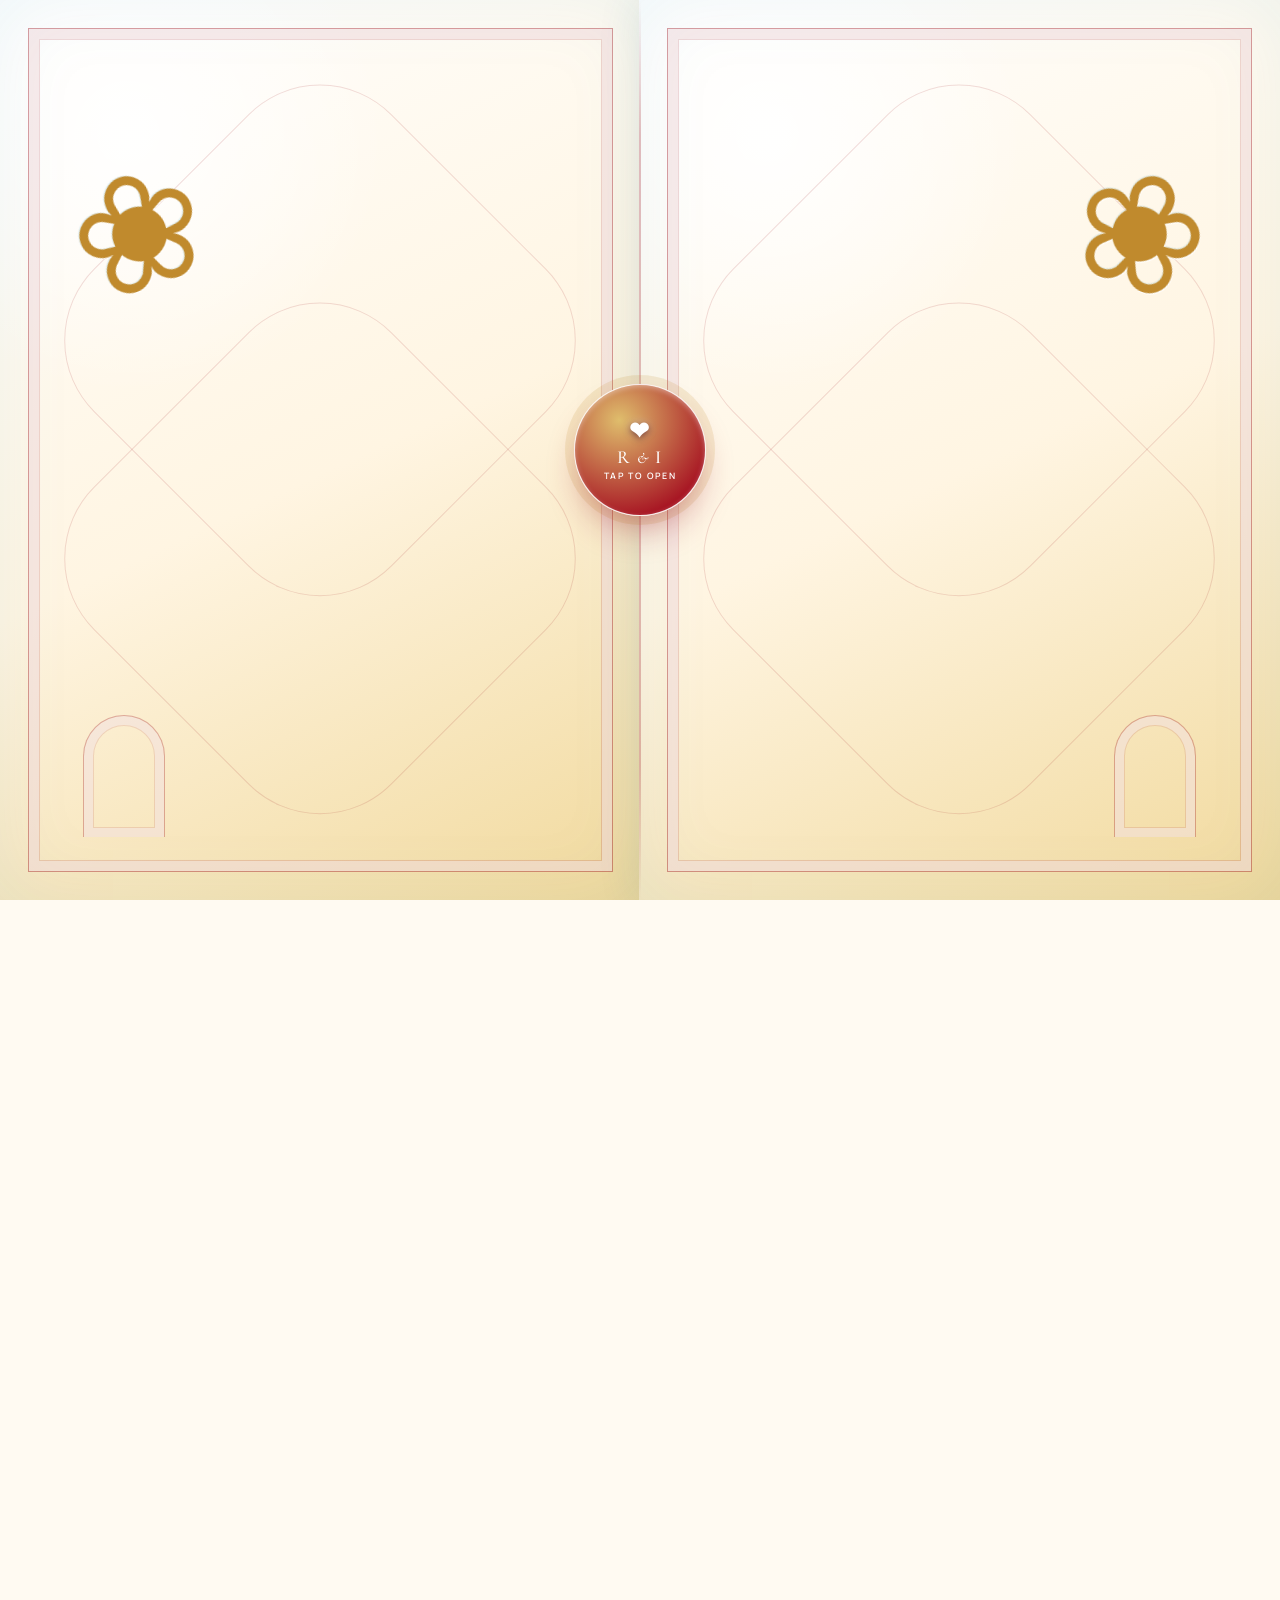
==== commit 3fc840c4: "Initial commit" ====
--- a/index.html
+++ b/index.html
@@ -8,7 +8,7 @@
 <link rel="preconnect" href="https://fonts.googleapis.com">
 <link rel="preconnect" href="https://fonts.gstatic.com" crossorigin>
 <link href="https://fonts.googleapis.com/css2?family=Cormorant+Garamond:ital,wght@0,400;0,500;0,600;1,500&amp;family=Manrope:wght@400;500;600;700&amp;family=Mrs+Saint+Delafield&amp;display=swap" rel="stylesheet">
-<link rel="stylesheet" href="styles.css?v=20260901-12">
+<link rel="stylesheet" href="styles.css?v=20260902-16">
 </head>
 <body class="locked">
 
@@ -33,7 +33,7 @@
     <div class="entry-gate__seam" aria-hidden="true"></div>
 
     <button class="entry-gate__seal enter-btn" id="enterBtn" type="button" aria-label="Open Rehan and Iram's wedding invitation">
-      <span class="entry-gate__heart">♡</span>
+      <span class="entry-gate__heart" aria-hidden="true">&#10084;</span>
       <strong>R <i>&amp;</i> I</strong>
       <small>Tap to Open</small>
     </button>
@@ -151,7 +151,7 @@
         </div>
 
         <svg class="envelope-back" viewBox="0 0 340 210" preserveAspectRatio="none">
-          <rect x="1" y="1" width="338" height="208" rx="6" fill="#e9f7fc" stroke="#6fc9ec" stroke-width="2"/>
+          <rect x="1" y="1" width="338" height="208" rx="6" fill="#fff8e8" stroke="#c08a2d" stroke-width="2"/>
         </svg>
 
         <div class="letter-card">
@@ -164,12 +164,12 @@
         </div>
 
         <svg class="envelope-front" viewBox="0 0 340 210" preserveAspectRatio="none">
-          <path d="M2,208 L338,208 L338,2 L170,62 L2,2 Z" fill="#ccebf6" stroke="#6fc9ec" stroke-width="2" stroke-linejoin="round"/>
+          <path d="M2,208 L338,208 L338,2 L170,62 L2,2 Z" fill="#f1d99c" stroke="#c08a2d" stroke-width="2" stroke-linejoin="round"/>
         </svg>
 
         <div class="envelope-flap">
           <svg viewBox="0 0 340 210" preserveAspectRatio="none">
-            <path d="M2,2 L338,2 L170,132 Z" fill="#dff3fa" stroke="#6fc9ec" stroke-width="2" stroke-linejoin="round"/>
+            <path d="M2,2 L338,2 L170,132 Z" fill="#f8e8bd" stroke="#c08a2d" stroke-width="2" stroke-linejoin="round"/>
           </svg>
         </div>
 
@@ -184,13 +184,12 @@
 <section class="families-section" id="families-section">
   <div class="wrap">
     <div class="head reveal">
-      <div class="eyebrow">Our Families</div>
       <h2>Our families with great joy invite you to celebrate</h2>
     </div>
     <div class="families reveal-stagger">
       <div class="fam">
         <div class="fam-avatar">G</div>
-        <h3>Gujjar Family</h3>
+        <h3>Groom Family</h3>
         <span class="fam-tag">Family of the Groom</span>
         <ul>
           <li><span class="name">Muhammad Ashfaq</span></li>
@@ -198,16 +197,16 @@
           <li><span class="name">Mehmood ul hasan</span></li>
           <li><span class="name">Ahmed Nawaz</span></li>
           <li><span class="name">Fayaz</span></li>
-          <li><span class="name">muhammad Farhan</span></li>
-          <li><span class="name">muhammad Roman</span></li>
+          <li><span class="name">Muhammad Farhan</span></li>
+          <li><span class="name">Muhammad Roman</span></li>
           <li><span class="name">Zafran Ali</span></li>
           <li><span class="name">Fasi Alam</span></li>
         </ul>
       </div>
       <div class="divider-orn"><div class="ln"></div><div class="ic">&#10084;</div><div class="ln"></div></div>
       <div class="fam">
-        <div class="fam-avatar">G</div>
-        <h3>Gujjar Family</h3>
+        <div class="fam-avatar">B</div>
+        <h3>Bride Family</h3>
         <span class="fam-tag">Family of the Bride</span>
         <ul>
           <li><span class="name">Mazafar Iqbal</span></li>
@@ -238,9 +237,9 @@
       <svg class="program-route" viewBox="0 0 1000 1480" preserveAspectRatio="none" aria-hidden="true">
         <defs>
           <linearGradient id="program-line-gradient" x1="0" y1="0" x2="0" y2="1">
-            <stop offset="0%" stop-color="#9de5ff"/>
-            <stop offset="48%" stop-color="#45c6ef"/>
-            <stop offset="100%" stop-color="#1fa6dd"/>
+            <stop offset="0%" stop-color="#f3d27d"/>
+            <stop offset="48%" stop-color="#d6a437"/>
+            <stop offset="100%" stop-color="#9f1722"/>
           </linearGradient>
           <clipPath id="program-progress-clip" clipPathUnits="userSpaceOnUse">
             <rect id="program-progress-clip-rect" x="0" y="0" width="1000" height="0"/>
@@ -255,12 +254,12 @@
       <article class="timeline-event event-left event-nikah" data-progress="0.08">
         <div class="timeline-card">
           <div class="event-meta"><span class="event-number">01</span><span>16 September · 3:00 PM</span></div>
-          <h3>nikkah Ceremony</h3>
+          <h3>Nikkah Ceremony</h3>
           <p>A beautiful beginning filled with prayers and blessings.</p>
           <div class="event-detail">White Pearl Marquee</div>
         </div>
         <div class="timeline-icon timeline-icon-art" aria-hidden="true">
-          <img src="assets/nikah-couple-theme.webp" alt="" role="presentation" width="256" height="256" loading="lazy" decoding="async">
+          <img src="assets/nikah-couple-red-gold-transparent.png" alt="" role="presentation" width="256" height="256" loading="lazy" decoding="async">
         </div>
       </article>
 
@@ -272,7 +271,7 @@
           <div class="event-detail">White Pearl Marquee</div>
         </div>
         <div class="timeline-icon timeline-icon-art" aria-hidden="true">
-          <img src="assets/rasm-e-hina-theme.webp" alt="" role="presentation" width="256" height="256" loading="lazy" decoding="async">
+          <img src="assets/rasm-e-hina-red-gold-transparent.png" alt="" role="presentation" width="256" height="256" loading="lazy" decoding="async">
         </div>
       </article>
 
@@ -284,7 +283,7 @@
           <div class="event-detail">Groom House, Channi Gujran, Tehsil and Post Office Dina, District Jhelum, 49400</div>
         </div>
         <div class="timeline-icon timeline-icon-art" aria-hidden="true">
-          <img src="assets/sehra-theme.webp" alt="" role="presentation" width="256" height="256" loading="lazy" decoding="async">
+          <img src="assets/sehra-red-gold-transparent.png" alt="" role="presentation" width="256" height="256" loading="lazy" decoding="async">
         </div>
       </article>
 
@@ -322,26 +321,26 @@
     </div>
 
     <div class="rsvp-card reveal">
-      <form id="rsvp-form" action="https://docs.google.com/forms/d/e/1FAIpQLSdCokYEYXR7qWmL6tTOIecyEMpQqHie9H7Fi0gFSbpK7QIWZg/formResponse" method="POST" target="hidden_iframe">
+      <form id="rsvp-form" action="https://docs.google.com/forms/d/e/1FAIpQLSdw68nlcek1Yf-V8cLkF66SqmwmZkYTXQxiIoxLpiC46VpRCA/formResponse" method="POST" target="hidden_iframe">
         <div class="field-row">
           <div class="field">
             <label for="full-name">Full name <span class="required-mark" aria-hidden="true">*</span></label>
-            <input type="text" id="full-name" name="entry.1705339894" placeholder="Your full name" required>
+            <input type="text" id="full-name" name="entry.1924668224" placeholder="Your full name" required>
           </div>
           <div class="field">
             <label for="relationship">Relationship <span class="required-mark" aria-hidden="true">*</span></label>
-            <input type="text" id="relationship" name="entry.2034246832" placeholder="e.g. Cousin, Friend" required>
+            <input type="text" id="relationship" name="entry.1986374571" placeholder="e.g. Cousin, Friend" required>
           </div>
         </div>
 
         <div class="field">
           <label for="song">Your must-play song <span class="required-mark" aria-hidden="true">*</span></label>
-          <input type="text" id="song" name="entry.408094768" placeholder="Pick a track" required>
+          <input type="text" id="song" name="entry.327765816" placeholder="Pick a track" required>
         </div>
 
         <div class="field">
           <label for="wish">Wish for the Groom &amp; Bride <span class="required-mark" aria-hidden="true">*</span></label>
-          <textarea id="wish" name="entry.2138693229" placeholder="Share your prayers and beautiful wishes for the groom and bride..." required></textarea>
+          <textarea id="wish" name="entry.781091582" placeholder="Share your prayers and beautiful wishes for the groom and bride..." required></textarea>
         </div>
 
         <button type="submit" class="submit-btn">
@@ -367,7 +366,7 @@
         <div>
           <div class="v-eyebrow">Venue</div>
           <h3>White Pearl Marquee</h3>
-          <div class="addr">&#128205; White Pearl Marquee, Mangla Road Madukalis, Madukalis, Dina, 49400, Pakistan</div>
+          <div class="addr"><svg class="inline-icon" viewBox="0 0 24 24" aria-hidden="true"><path d="M20 10c0 5-8 12-8 12S4 15 4 10a8 8 0 1 1 16 0Z"/><circle cx="12" cy="10" r="2.6"/></svg> White Pearl Marquee, Mangla Road Madukalis, Madukalis, Dina, 49400, Pakistan</div>
         </div>
         <div class="venue-times">
           <div class="pill"><div class="t">3:00 PM</div><div class="l">Nikkah</div></div>
@@ -379,7 +378,7 @@
           src="https://maps.google.com/maps?q=White%20Pearl%20Marquee%20Mangla%20Road%20Madukalis%2C%20Madukalis%2C%20Dina%2C%2046400%2C%20Pakistan&amp;t=&amp;z=17&amp;ie=UTF8&amp;iwloc=&amp;output=embed">
         </iframe>
       </div>
-      <a class="venue-link" href="https://www.google.com/maps/dir/?api=1&amp;destination=White%20Pearl%20Marquee%20Mangla%20Road%20Madukalis%2C%20Madukalis%2C%20Dina%2C%2046400%2C%20Pakistan" target="_blank" rel="noopener">&#128663; Get Directions</a>
+      <a class="venue-link" href="https://www.google.com/maps/dir/?api=1&amp;destination=White%20Pearl%20Marquee%20Mangla%20Road%20Madukalis%2C%20Madukalis%2C%20Dina%2C%2046400%2C%20Pakistan" target="_blank" rel="noopener"><svg class="inline-icon" viewBox="0 0 24 24" aria-hidden="true"><path d="m5 11 2-5h10l2 5M4 11h16v7H4z"/><circle cx="7" cy="18" r="2"/><circle cx="17" cy="18" r="2"/><path d="M7 14h10"/></svg> Get Directions</a>
     </div>
   </div>
 </section>
@@ -409,6 +408,6 @@
   </div>
 </div>
 
-<script src="script.js?v=20260902-13"></script>
+<script src="script.js?v=20260902-16"></script>
 </body>
 </html>
--- a/styles.css
+++ b/styles.css
@@ -1,20 +1,20 @@
 :root{
-    --ink:#ffffff;
-    --panel:#eef8fc;
-    --panel-2:#ffffff;
-    --line:#c9e9f5;
-    --sky:#1fa6dd;
-    --sky-soft:#6fc9ec;
-    --sky-dim:#a9e0f2;
-    --paper:#123145;
-    --paper-dim:#5c7f90;
+    --ink:#fffaf2;
+    --panel:#fff3dc;
+    --panel-2:#fffdf8;
+    --line:#e1c078;
+    --sky:#9f1722;
+    --sky-soft:#c08a2d;
+    --sky-dim:#dfbd6c;
+    --paper:#4b0d13;
+    --paper-dim:#7b5652;
     --star-texture:
-      radial-gradient(1px 1px at 20% 30%, rgba(95,208,238,0.35), transparent),
-      radial-gradient(1px 1px at 70% 15%, rgba(95,208,238,0.25), transparent),
-      radial-gradient(1.5px 1.5px at 85% 60%, rgba(95,208,238,0.3), transparent),
-      radial-gradient(1px 1px at 40% 80%, rgba(95,208,238,0.2), transparent),
-      radial-gradient(1px 1px at 10% 65%, rgba(95,208,238,0.3), transparent),
-      radial-gradient(1.5px 1.5px at 60% 45%, rgba(95,208,238,0.2), transparent);
+      radial-gradient(1px 1px at 20% 30%, rgba(192,138,45,0.35), transparent),
+      radial-gradient(1px 1px at 70% 15%, rgba(192,138,45,0.25), transparent),
+      radial-gradient(1.5px 1.5px at 85% 60%, rgba(192,138,45,0.3), transparent),
+      radial-gradient(1px 1px at 40% 80%, rgba(192,138,45,0.2), transparent),
+      radial-gradient(1px 1px at 10% 65%, rgba(192,138,45,0.3), transparent),
+      radial-gradient(1.5px 1.5px at 60% 45%, rgba(192,138,45,0.2), transparent);
   }
   *{box-sizing:border-box; margin:0; padding:0;}
   html{
@@ -61,14 +61,14 @@
     text-align:center;
     padding:40px 24px;
     background:
-      radial-gradient(60% 50% at 50% 0%, rgba(95,208,238,0.14), transparent 70%),
+      radial-gradient(60% 50% at 50% 0%, rgba(192,138,45,0.14), transparent 70%),
       var(--ink);
     border-bottom:1px solid var(--line);
     overflow:hidden;
   }
   .hero .arabic{
     font-size:clamp(1.5rem, 3vw, 2rem);
-    color:#9de5ff;
+    color:#f3d27d;
     margin-bottom:6px;
     font-family:'Cormorant Garamond', serif;
     font-weight:600;
@@ -85,7 +85,7 @@
   .hero .kicker{
     font-size:0.85rem;
     letter-spacing:0.2em;
-    color:#6ed8ff;
+    color:#e2b84f;
     text-transform:uppercase;
     margin-bottom:18px;
     font-weight:700;
@@ -99,13 +99,13 @@
   }
   .hero .names em{
     font-style:italic;
-    color:#65d7ff;
+    color:#d6a437;
   }
   .hero .amp{
     display:inline-block;
     font-size:0.55em;
     vertical-align:0.08em;
-    color:#c9f2ff;
+    color:#f7dfa0;
     margin:0 0.1em;
   }
   .hero .date{
@@ -115,7 +115,7 @@
     letter-spacing:0.08em;
     color:#ffffff;
     background:rgba(4,24,34,.55);
-    border:1px solid rgba(157,229,255,.35);
+    border:1px solid rgba(243,210,125,.35);
     border-radius:999px;
     backdrop-filter:blur(8px);
     -webkit-backdrop-filter:blur(8px);
@@ -182,7 +182,7 @@
   .countdown-section{
     position:relative;
     background:
-      radial-gradient(55% 60% at 50% 0%, rgba(95,208,238,0.08), transparent 70%),
+      radial-gradient(55% 60% at 50% 0%, rgba(192,138,45,0.08), transparent 70%),
       var(--panel);
     border-bottom:1px solid var(--line);
     overflow:hidden;
@@ -222,15 +222,15 @@
     display:flex;
     align-items:center;
     justify-content:center;
-    background:radial-gradient(circle at 32% 28%, rgba(95,208,238,0.18), rgba(255,255,255,0.95) 72%);
+    background:radial-gradient(circle at 32% 28%, rgba(192,138,45,0.18), rgba(255,255,255,0.95) 72%);
     border:1px solid var(--sky-dim);
-    box-shadow:0 0 0 5px rgba(95,208,238,0.05), 0 10px 30px rgba(0,0,0,0.35);
+    box-shadow:0 0 0 5px rgba(192,138,45,0.05), 0 10px 30px rgba(0,0,0,0.35);
   }
   .countdown .ring::before{
     content:"";
     position:absolute; inset:-1px;
     border-radius:50%;
-    border:1px solid rgba(95,208,238,0.3);
+    border:1px solid rgba(192,138,45,0.3);
     animation: ringPulse 2.2s ease-in-out infinite;
   }
   @keyframes ringPulse{
@@ -266,7 +266,7 @@
     border:1px solid var(--sky-dim);
     border-radius:25px;
     background:transparent;
-    box-shadow:inset 0 1px 0 rgba(255,255,255,.85), 0 14px 32px rgba(31,166,221,.12);
+    box-shadow:inset 0 1px 0 rgba(255,255,255,.85), 0 14px 32px rgba(159,23,34,.12);
     cursor:grab;
   }
   .countdown-scratch:active{ cursor:grabbing; }
@@ -288,7 +288,7 @@
     align-items:center;
     justify-content:center;
     gap:10px;
-    color:#277e9f;
+    color:#9f1722;
     font-size:.76rem;
     font-weight:600;
     letter-spacing:.17em;
@@ -332,9 +332,9 @@
     min-height:900px;
     padding:88px 0 72px;
     background:
-      radial-gradient(55% 45% at 50% 52%, rgba(111,201,236,0.12), transparent 72%),
-      #09251f;
-    border-bottom:1px solid rgba(111,201,236,0.22);
+      radial-gradient(55% 45% at 50% 52%, rgba(192,138,45,0.12), transparent 72%),
+      #35080d;
+    border-bottom:1px solid rgba(192,138,45,0.22);
   }
   .envelope-sticky{
     position:relative;
@@ -360,7 +360,7 @@
   }
   .envelope-copy h2{
     margin-top:8px;
-    color:#f5fbfd;
+    color:#fffaf0;
     font-size:clamp(1.8rem, 4vw, 2.8rem);
     line-height:1.1;
   }
@@ -375,7 +375,7 @@
   }
   .envelope-scene:focus-visible{
     border-radius:20px;
-    box-shadow:0 0 0 3px rgba(111,201,236,.5);
+    box-shadow:0 0 0 3px rgba(192,138,45,.5);
   }
   .envelope{
     position:absolute;
@@ -393,7 +393,7 @@
     border-radius:8px;
     background:
       linear-gradient(135deg, rgba(255,255,255,0.2), transparent 45%),
-      #bfe5f4;
+      #f3dfad;
     border:1px solid rgba(255,255,255,0.55);
   }
   .envelope-back::before{
@@ -402,7 +402,7 @@
     inset:7%;
     opacity:0.2;
     background-image:
-      radial-gradient(ellipse at center, transparent 55%, #568fa7 57%, transparent 59%);
+      radial-gradient(ellipse at center, transparent 55%, #9a6f32 57%, transparent 59%);
     background-size:58px 42px;
   }
   .envelope-flap{
@@ -416,7 +416,7 @@
     transform:rotateX(0deg);
     transition:transform .55s cubic-bezier(.65,0,.35,1), z-index 0s .25s;
     clip-path:polygon(0 0, 100% 0, 50% 100%);
-    background:linear-gradient(155deg, #d9f1fa, #a9d8eb);
+    background:linear-gradient(155deg, #f9ebc8, #ead6a4);
     border-top:1px solid rgba(255,255,255,0.7);
   }
   .envelope-front{
@@ -426,9 +426,9 @@
     border-radius:0 0 8px 8px;
     overflow:hidden;
     background:
-      linear-gradient(32deg, #b5dfef 0 49.5%, transparent 50%) left/50.5% 100% no-repeat,
-      linear-gradient(-32deg, #b5dfef 0 49.5%, transparent 50%) right/50.5% 100% no-repeat,
-      linear-gradient(160deg, transparent 49.5%, #caeaf6 50%) bottom/100% 78% no-repeat;
+      linear-gradient(32deg, #f0dfb5 0 49.5%, transparent 50%) left/50.5% 100% no-repeat,
+      linear-gradient(-32deg, #f0dfb5 0 49.5%, transparent 50%) right/50.5% 100% no-repeat,
+      linear-gradient(160deg, transparent 49.5%, #f6e8c5 50%) bottom/100% 78% no-repeat;
     pointer-events:none;
   }
   .letter-card{
@@ -454,19 +454,19 @@
     content:"";
     position:absolute;
     inset:10px;
-    border:1px solid rgba(31,166,221,0.15);
+    border:1px solid rgba(159,23,34,0.15);
     pointer-events:none;
   }
   .letter-ornament{ color:var(--sky); font-size:17px; margin-bottom:5px; }
   .letter-card h3{
-    color:#183c42;
+    color:#4b0d13;
     font-size:clamp(1.65rem, 4.8vw, 2.15rem);
     font-style:italic;
     margin-bottom:14px;
   }
   .letter-card p{
     font-family:'Cormorant Garamond', serif;
-    color:#81908d;
+    color:#80605a;
     font-size:clamp(1rem, 2.8vw, 1.25rem);
     line-height:1.45;
   }
@@ -477,7 +477,7 @@
     font-size:1.15rem;
     font-style:italic;
   }
-  .letter-signature span{ color:#91b9c7; padding:0 5px; }
+  .letter-signature span{ color:#b08a58; padding:0 5px; }
   .envelope-seal{
     position:absolute;
     z-index:6;
@@ -490,7 +490,7 @@
     align-items:center;
     justify-content:center;
     transform:translate(-50%,-50%) scale(1);
-    background:linear-gradient(145deg, #43b6e3, #128ec1);
+    background:linear-gradient(145deg, #c08a2d, #b32631);
     border:2px solid rgba(255,255,255,0.6);
     box-shadow:0 5px 14px rgba(5,63,83,0.25);
     color:white;
@@ -511,11 +511,11 @@
   }
   .heart{
     position:absolute;
-    color:#70bde1;
+    color:#c99836;
     opacity:0;
     transform:translateY(45px) scale(.35) rotate(-8deg);
     transition:opacity .35s ease, transform .7s cubic-bezier(.2,.9,.3,1.2);
-    text-shadow:0 4px 14px rgba(31,166,221,0.2);
+    text-shadow:0 4px 14px rgba(159,23,34,0.2);
   }
   .heart-one{ left:78px; top:55px; font-size:55px; }
   .heart-two{ left:139px; top:92px; font-size:34px; transition-delay:.08s; }
@@ -542,7 +542,7 @@
     flex-direction:column;
     align-items:center;
     gap:7px;
-    color:rgba(207,239,249,0.72);
+    color:rgba(242,222,177,0.72);
     font-size:.65rem;
     letter-spacing:.17em;
     text-transform:uppercase;
@@ -584,9 +584,9 @@
     padding:clamp(68px,9vw,100px) 24px clamp(78px,10vw,116px);
     overflow:hidden;
     background:
-      radial-gradient(60% 50% at 50% 0%, rgba(31,166,221,.18), transparent 70%),
-      radial-gradient(70% 55% at 50% 100%, rgba(111,201,236,.16), transparent 72%),
-      linear-gradient(180deg, #eef8fc 0%, #ffffff 52%, #e8f6fb 100%);
+      radial-gradient(60% 50% at 50% 0%, rgba(159,23,34,.18), transparent 70%),
+      radial-gradient(70% 55% at 50% 100%, rgba(192,138,45,.16), transparent 72%),
+      linear-gradient(180deg, #fff3dc 0%, #ffffff 52%, #fcf2dc 100%);
     border-block:1px solid var(--line);
   }
   .envelope-story::before{
@@ -595,7 +595,7 @@
     inset:0;
     pointer-events:none;
     opacity:.35;
-    background-image:repeating-linear-gradient(135deg, rgba(111,201,236,.08) 0 1px, transparent 1px 34px);
+    background-image:repeating-linear-gradient(135deg, rgba(192,138,45,.08) 0 1px, transparent 1px 34px);
     -webkit-mask-image:radial-gradient(65% 55% at 50% 45%, #000, transparent 78%);
     mask-image:radial-gradient(65% 55% at 50% 45%, #000, transparent 78%);
   }
@@ -693,7 +693,7 @@
     91%{ transform:translate(0,0) rotate(0) scale(1); }
   }
   .envelope-scene:focus-visible{ box-shadow:none; }
-  .envelope-scene:focus-visible .envelope{ outline:2px solid #9de5ff; outline-offset:7px; border-radius:7px; }
+  .envelope-scene:focus-visible .envelope{ outline:2px solid #f3d27d; outline-offset:7px; border-radius:7px; }
   .envelope{
     left:0;
     bottom:0;
@@ -723,22 +723,22 @@
     flex-direction:column;
     align-items:center;
     justify-content:center;
-    color:#123145;
+    color:#4b0d13;
     opacity:0;
     visibility:visible;
     transform:translateY(4%) scale(.88);
     transform-origin:50% 100%;
-    background:radial-gradient(120% 60% at 10% 0%, rgba(31,166,221,.08), transparent 60%), #fffefa;
-    border:1px solid #6fc9ec;
-    box-shadow:0 10px 26px rgba(4,24,34,.24), inset 0 0 0 5px rgba(111,201,236,.12);
+    background:radial-gradient(120% 60% at 10% 0%, rgba(159,23,34,.08), transparent 60%), #fffefa;
+    border:1px solid #c08a2d;
+    box-shadow:0 10px 26px rgba(4,24,34,.24), inset 0 0 0 5px rgba(192,138,45,.12);
     transition:transform .75s cubic-bezier(.2,.8,.2,1), opacity .18s ease;
   }
   .letter-card::before{ display:none; }
-  .letter-card h3{ margin:0 0 5px; font-size:clamp(1.2rem,3vw,1.6rem); color:#123145; }
-  .letter-card p{ margin:3px 0; font-size:clamp(.78rem,2vw,.98rem); line-height:1.38; color:#5c7f90; }
-  .letter-card p strong{ color:#315d70; font-weight:600; }
-  .letter-signature{ margin-top:7px; font-family:'Cormorant Garamond',serif; font-size:clamp(1.5rem,4vw,2rem); font-weight:600; font-style:italic; color:#1fa6dd; }
-  .letter-signature span{ font-family:'Cormorant Garamond',serif; font-size:.7em; color:#5c7f90; }
+  .letter-card h3{ margin:0 0 5px; font-size:clamp(1.2rem,3vw,1.6rem); color:#4b0d13; }
+  .letter-card p{ margin:3px 0; font-size:clamp(.78rem,2vw,.98rem); line-height:1.38; color:#7b5652; }
+  .letter-card p strong{ color:#6f2528; font-weight:600; }
+  .letter-signature{ margin-top:7px; font-family:'Cormorant Garamond',serif; font-size:clamp(1.5rem,4vw,2rem); font-weight:600; font-style:italic; color:#9f1722; }
+  .letter-signature span{ font-family:'Cormorant Garamond',serif; font-size:.7em; color:#7b5652; }
   .envelope-front{ inset:0; z-index:3; border-radius:0; overflow:visible; background:none; }
   .envelope-flap{ inset:0; width:auto; height:auto; z-index:4; clip-path:none; background:none; border:0; transform-origin:50% 0; transform-style:preserve-3d; transition:transform .72s cubic-bezier(.4,0,.2,1), z-index 0s .36s; }
   .envelope-seal{
@@ -757,7 +757,7 @@
       radial-gradient(circle at 50% 48%,#f7f0df 0 56%,#e9ddc5 72%,#d5c4a6 100%);
     border:4px solid #eee3ce;
     box-shadow:
-      0 8px 18px rgba(18,49,69,.28),
+      0 8px 18px rgba(75,13,19,.28),
       inset 3px 3px 5px rgba(255,255,255,.9),
       inset -4px -5px 7px rgba(154,132,96,.24),
       0 0 0 1px rgba(159,137,102,.28);
@@ -796,7 +796,7 @@
   }
   .envelope-seal .seal-monogram em{
     margin:0 .05em;
-    color:#9eb7bb;
+    color:#aa8c67;
     font-family:'Cormorant Garamond',serif;
     font-size:.52em;
     font-style:italic;
@@ -854,13 +854,13 @@
     border:1px solid rgba(255,255,255,.75);
     border-radius:999px;
     background:linear-gradient(135deg,var(--sky-soft),var(--sky));
-    box-shadow:0 10px 26px rgba(31,166,221,.28),0 0 0 6px rgba(111,201,236,.1);
+    box-shadow:0 10px 26px rgba(159,23,34,.28),0 0 0 6px rgba(192,138,45,.1);
     animation:tapCuePulse 2s ease-in-out infinite;
   }
   .envelope-scroll-cue b{ font-size:1.15rem; line-height:1; font-weight:400; }
   @keyframes tapCuePulse{
-    0%,100%{ transform:scale(1); box-shadow:0 10px 26px rgba(31,166,221,.25),0 0 0 6px rgba(111,201,236,.1); }
-    50%{ transform:scale(1.035); box-shadow:0 13px 32px rgba(31,166,221,.38),0 0 0 11px rgba(111,201,236,.04); }
+    0%,100%{ transform:scale(1); box-shadow:0 10px 26px rgba(159,23,34,.25),0 0 0 6px rgba(192,138,45,.1); }
+    50%{ transform:scale(1.035); box-shadow:0 13px 32px rgba(159,23,34,.38),0 0 0 11px rgba(192,138,45,.04); }
   }
   .envelope-scroll-cue i{
     display:block;
@@ -871,7 +871,7 @@
     border-right:2px solid var(--sky);
     border-bottom:2px solid var(--sky);
     transform:rotate(45deg);
-    filter:drop-shadow(0 0 5px rgba(111,201,236,.65));
+    filter:drop-shadow(0 0 5px rgba(192,138,45,.65));
     animation:envelopeArrowBounce 1.45s ease-in-out infinite;
   }
   @keyframes envelopeArrowBounce{
@@ -917,8 +917,8 @@
     position:relative;
     overflow:hidden;
     background:
-      radial-gradient(55% 34% at 50% 0%, rgba(31,166,221,.15), transparent 72%),
-      linear-gradient(180deg,#eef8fc 0%,#fff 48%,#edf8fc 100%);
+      radial-gradient(55% 34% at 50% 0%, rgba(159,23,34,.15), transparent 72%),
+      linear-gradient(180deg,#fff3dc 0%,#fff 48%,#fff5e2 100%);
     border-bottom:1px solid var(--line);
   }
   .families-section::before,
@@ -927,12 +927,12 @@
     position:absolute;
     width:320px;
     height:320px;
-    border:1px solid rgba(111,201,236,.16);
+    border:1px solid rgba(192,138,45,.16);
     border-radius:50%;
     pointer-events:none;
   }
-  .families-section::before{ left:-190px; top:18%; box-shadow:0 0 0 38px rgba(111,201,236,.04),0 0 0 76px rgba(111,201,236,.025); }
-  .families-section::after{ right:-210px; bottom:8%; box-shadow:0 0 0 42px rgba(111,201,236,.04),0 0 0 84px rgba(111,201,236,.025); }
+  .families-section::before{ left:-190px; top:18%; box-shadow:0 0 0 38px rgba(192,138,45,.04),0 0 0 76px rgba(192,138,45,.025); }
+  .families-section::after{ right:-210px; bottom:8%; box-shadow:0 0 0 42px rgba(192,138,45,.04),0 0 0 84px rgba(192,138,45,.025); }
   .families-section .wrap{ position:relative; z-index:1; max-width:1040px; }
   .families-section .head .eyebrow{ color:var(--sky); }
   .families-section .head h2{
@@ -955,7 +955,7 @@
     color:var(--sky);
     font-family:'Cormorant Garamond',serif;
     font-size:1.35rem;
-    box-shadow:0 0 0 7px rgba(111,201,236,.08),0 9px 22px rgba(18,49,69,.1);
+    box-shadow:0 0 0 7px rgba(192,138,45,.08),0 9px 22px rgba(75,13,19,.1);
   }
   .families{
     display:grid;
@@ -990,24 +990,24 @@
     background:#fff;
     color:var(--sky);
     font-size:16px;
-    box-shadow:0 0 0 7px rgba(111,201,236,.08),0 0 22px rgba(31,166,221,.18);
+    box-shadow:0 0 0 7px rgba(192,138,45,.08),0 0 22px rgba(159,23,34,.18);
   }
   .fam{
     position:relative;
     overflow:hidden;
-    background:linear-gradient(155deg,#fff,#eef8fc);
+    background:linear-gradient(155deg,#fff,#fff3dc);
     border:1px solid var(--line);
     border-bottom:7px solid var(--sky-soft);
     border-radius:22px;
     padding:48px 38px 36px;
-    box-shadow:0 22px 50px rgba(18,49,69,.13),0 0 30px rgba(31,166,221,.06);
+    box-shadow:0 22px 50px rgba(75,13,19,.13),0 0 30px rgba(159,23,34,.06);
     transition:transform .2s ease, border-color .2s ease, box-shadow .2s ease;
   }
   .fam::before{
     content:"";
     position:absolute;
     inset:10px;
-    border:1px solid rgba(31,166,221,.12);
+    border:1px solid rgba(159,23,34,.12);
     border-radius:14px;
     pointer-events:none;
   }
@@ -1020,19 +1020,19 @@
     height:2px;
     background:linear-gradient(90deg,transparent,var(--sky),transparent);
   }
-  .fam:hover{ transform:translateY(-6px); border-color:var(--sky-dim); box-shadow:0 28px 60px rgba(18,49,69,.18),0 0 34px rgba(31,166,221,.12); }
+  .fam:hover{ transform:translateY(-6px); border-color:var(--sky-dim); box-shadow:0 28px 60px rgba(75,13,19,.18),0 0 34px rgba(159,23,34,.12); }
   .fam-avatar{
     width:72px; height:72px;
     margin:0 auto 18px;
     border-radius:50%;
     display:flex; align-items:center; justify-content:center;
-    background:radial-gradient(circle at 32% 28%, rgba(95,208,238,0.2), rgba(255,255,255,0.95) 72%);
+    background:radial-gradient(circle at 32% 28%, rgba(192,138,45,0.2), rgba(255,255,255,0.95) 72%);
     border:1px solid var(--sky-dim);
     font-family:'Cormorant Garamond', serif;
     font-style:italic;
     font-size:1.8rem;
     color:var(--sky);
-    box-shadow:0 0 0 7px rgba(111,201,236,.08),0 10px 22px rgba(18,49,69,.1);
+    box-shadow:0 0 0 7px rgba(192,138,45,.08),0 10px 22px rgba(75,13,19,.1);
   }
   .fam h3{
     font-size:clamp(1.8rem,3vw,2.25rem);
@@ -1108,8 +1108,8 @@
     position:relative;
     overflow:hidden;
     background:
-      radial-gradient(52% 35% at 50% 0%,rgba(31,166,221,.14),transparent 72%),
-      linear-gradient(180deg,#f5fbfd 0%,#fff 50%,#eaf7fb 100%);
+      radial-gradient(52% 35% at 50% 0%,rgba(159,23,34,.14),transparent 72%),
+      linear-gradient(180deg,#fffaf0 0%,#fff 50%,#fcf2dc 100%);
     border-bottom:1px solid var(--line);
   }
   .venue-section::before{
@@ -1120,9 +1120,9 @@
     width:650px;
     height:650px;
     transform:translateX(-50%);
-    border:1px solid rgba(111,201,236,.12);
+    border:1px solid rgba(192,138,45,.12);
     border-radius:50%;
-    box-shadow:0 0 0 55px rgba(111,201,236,.035),0 0 0 110px rgba(111,201,236,.02);
+    box-shadow:0 0 0 55px rgba(192,138,45,.035),0 0 0 110px rgba(192,138,45,.02);
     pointer-events:none;
   }
   .venue-section .wrap{ position:relative; z-index:1; max-width:1040px; }
@@ -1146,16 +1146,16 @@
     background:#fff;
     color:var(--sky);
     font-size:1.25rem;
-    box-shadow:0 0 0 7px rgba(111,201,236,.08),0 9px 22px rgba(18,49,69,.1);
+    box-shadow:0 0 0 7px rgba(192,138,45,.08),0 9px 22px rgba(75,13,19,.1);
   }
   .venue-card{
     position:relative;
-    background:linear-gradient(155deg,#fff,#eef8fc);
+    background:linear-gradient(155deg,#fff,#fff3dc);
     border:1px solid var(--line);
     border-bottom:7px solid var(--sky-soft);
     border-radius:26px;
     overflow:hidden;
-    box-shadow:0 28px 68px rgba(18,49,69,.16),0 0 34px rgba(31,166,221,.07);
+    box-shadow:0 28px 68px rgba(75,13,19,.16),0 0 34px rgba(159,23,34,.07);
   }
   .venue-card::before{
     content:"";
@@ -1182,16 +1182,16 @@
     padding:16px 24px;
     border:1px solid var(--sky-dim);
     border-radius:14px;
-    background:linear-gradient(145deg,#fff,#e7f6fb);
+    background:linear-gradient(145deg,#fff,#fbf0d7);
     min-width:96px;
-    box-shadow:0 8px 20px rgba(18,49,69,.07);
+    box-shadow:0 8px 20px rgba(75,13,19,.07);
     transition:background .2s ease, border-color .2s ease,transform .2s ease;
   }
-  .venue-times .pill:hover{ background:#e2f5fc; border-color:var(--sky); transform:translateY(-3px); }
+  .venue-times .pill:hover{ background:#faedcf; border-color:var(--sky); transform:translateY(-3px); }
   .venue-times .t{ color:var(--sky); font-size:1.15rem; font-family:'Cormorant Garamond', serif; }
   .venue-times .l{ font-size:0.65rem; letter-spacing:0.1em; text-transform:uppercase; color:var(--paper-dim); margin-top:4px; }
   .map-frame{ padding:0 24px 24px; }
-  .map-embed{ width:100%; height:340px; border:1px solid var(--line); border-radius:18px; filter:grayscale(.18) saturate(.85) contrast(1.04); display:block; box-shadow:0 14px 34px rgba(18,49,69,.12); }
+  .map-embed{ width:100%; height:340px; border:1px solid var(--line); border-radius:18px; filter:grayscale(.18) saturate(.85) contrast(1.04); display:block; box-shadow:0 14px 34px rgba(75,13,19,.12); }
   .venue-link{
     display:flex;
     align-items:center;
@@ -1207,7 +1207,7 @@
     border-top:1px solid var(--line);
     transition:background .2s ease, color .2s ease;
   }
-  .venue-link:hover{ color:#fff; background:linear-gradient(135deg,#64c9ed,#158fc1); }
+  .venue-link:hover{ color:#fff; background:linear-gradient(135deg,#d9ad45,#a81724); }
   @media(max-width:600px){
     .venue-section{ padding-block:76px; }
     .venue-section .head{ margin-bottom:40px; }
@@ -1223,8 +1223,8 @@
     position:relative;
     overflow:hidden;
     background:
-      radial-gradient(55% 30% at 50% 2%, rgba(31,166,221,.16), transparent 72%),
-      linear-gradient(180deg, #eef8fc 0%, #ffffff 48%, #eef8fc 100%);
+      radial-gradient(55% 30% at 50% 2%, rgba(159,23,34,.16), transparent 72%),
+      linear-gradient(180deg, #fff3dc 0%, #ffffff 48%, #fff3dc 100%);
     color:var(--paper);
     border-block:1px solid var(--line);
   }
@@ -1255,7 +1255,7 @@
   .program-route path{ fill:none; stroke-width:4; vector-effect:non-scaling-stroke; }
   /* Subtle pre-filled guide; only the bright line counts as progress. */
   .program-route-track{
-    stroke:#7bcde8;
+    stroke:#d6a437;
     stroke-width:1.5;
     stroke-linecap:round;
     opacity:.22;
@@ -1266,18 +1266,18 @@
     stroke-linecap:round;
     filter:
       drop-shadow(0 0 2px rgba(255,255,255,.8))
-      drop-shadow(0 0 5px rgba(69,198,239,.7))
-      drop-shadow(0 0 10px rgba(31,166,221,.35));
+      drop-shadow(0 0 5px rgba(214,164,55,.7))
+      drop-shadow(0 0 10px rgba(159,23,34,.35));
     animation:programLineGlow 2.4s ease-in-out infinite;
   }
   @keyframes programLineGlow{
     0%,100%{
       opacity:.82;
-      filter:drop-shadow(0 0 1px rgba(255,255,255,.7)) drop-shadow(0 0 4px rgba(69,198,239,.55)) drop-shadow(0 0 8px rgba(31,166,221,.28));
+      filter:drop-shadow(0 0 1px rgba(255,255,255,.7)) drop-shadow(0 0 4px rgba(214,164,55,.55)) drop-shadow(0 0 8px rgba(159,23,34,.28));
     }
     50%{
       opacity:1;
-      filter:drop-shadow(0 0 2px #fff) drop-shadow(0 0 7px rgba(69,198,239,.82)) drop-shadow(0 0 13px rgba(31,166,221,.42));
+      filter:drop-shadow(0 0 2px #fff) drop-shadow(0 0 7px rgba(214,164,55,.82)) drop-shadow(0 0 13px rgba(159,23,34,.42));
     }
   }
   .program-route-traveler{
@@ -1285,11 +1285,11 @@
     stroke:#fff;
     stroke-width:3;
     vector-effect:non-scaling-stroke;
-    filter:drop-shadow(0 0 4px #fff) drop-shadow(0 0 12px rgba(31,166,221,.9));
+    filter:drop-shadow(0 0 4px #fff) drop-shadow(0 0 12px rgba(159,23,34,.9));
   }
   .program-route-traveler-halo{
-    fill:rgba(111,201,236,.2);
-    stroke:rgba(31,166,221,.42);
+    fill:rgba(192,138,45,.2);
+    stroke:rgba(159,23,34,.42);
     stroke-width:2;
     vector-effect:non-scaling-stroke;
     transform-box:fill-box;
@@ -1327,21 +1327,21 @@
     border:1px solid var(--line);
     border-bottom:7px solid var(--sky-soft);
     border-radius:18px;
-    background:linear-gradient(155deg, #fff, #eef8fc);
-    box-shadow:0 22px 48px rgba(18,49,69,.13), 0 0 34px rgba(31,166,221,.08);
+    background:linear-gradient(155deg, #fff, #fff3dc);
+    box-shadow:0 22px 48px rgba(75,13,19,.13), 0 0 34px rgba(159,23,34,.08);
     transition:border-color .45s ease, box-shadow .45s ease, transform .35s ease;
   }
   .timeline-card::before{
     content:"";
     position:absolute;
     inset:10px;
-    border:1px solid rgba(31,166,221,.12);
+    border:1px solid rgba(159,23,34,.12);
     border-radius:11px;
     pointer-events:none;
   }
   .timeline-event.is-active .timeline-card{
     border-color:var(--sky-soft);
-    box-shadow:0 24px 55px rgba(18,49,69,.16), 0 0 40px rgba(31,166,221,.18);
+    box-shadow:0 24px 55px rgba(75,13,19,.16), 0 0 40px rgba(159,23,34,.18);
   }
   .timeline-card:hover{ transform:translateY(-5px); }
   .event-left .timeline-card{
@@ -1370,7 +1370,7 @@
     display:flex;
     align-items:center;
     gap:13px;
-    color:#277e9f;
+    color:#9f1722;
     font-size:.76rem;
     font-weight:600;
     letter-spacing:.18em;
@@ -1393,7 +1393,7 @@
     font-size:clamp(2rem, 4vw, 2.75rem);
   }
   .timeline-card p{ color:var(--paper-dim); font-size:.94rem; line-height:1.8; }
-  .event-detail{ margin-top:14px; color:#277e9f; font-family:'Cormorant Garamond', serif; font-size:1.15rem; }
+  .event-detail{ margin-top:14px; color:#9f1722; font-family:'Cormorant Garamond', serif; font-size:1.15rem; }
   .timeline-icon{
     grid-column:2;
     grid-row:1;
@@ -1402,10 +1402,10 @@
     height:88px;
     display:grid;
     place-items:center;
-    border:10px solid #eef8fc;
+    border:10px solid #fff3dc;
     border-radius:50%;
-    background:#dff3fa;
-    color:#123145;
+    background:#f8e8bd;
+    color:#4b0d13;
     font-size:1.8rem;
     box-shadow:0 10px 26px rgba(0,0,0,.28);
     transition:background .45s ease, box-shadow .45s ease, transform .55s cubic-bezier(.2,.9,.3,1.2);
@@ -1415,7 +1415,7 @@
     width:48px;
     height:48px;
     fill:none;
-    stroke:#167fa8;
+    stroke:#9f1722;
     stroke-width:2.4;
     stroke-linecap:round;
     stroke-linejoin:round;
@@ -1427,7 +1427,7 @@
     object-position:center;
     display:block;
     transform:none;
-    filter:drop-shadow(0 3px 5px rgba(18,49,69,.2));
+    filter:drop-shadow(0 3px 5px rgba(75,13,19,.2));
   }
   .event-nikah .timeline-icon{ overflow:hidden; padding:5px; }
   .event-hina .timeline-icon{ overflow:hidden; padding:2px; }
@@ -1440,16 +1440,16 @@
     stroke:#8d5c4a;
   }
   .event-nikah .timeline-icon-art svg path:nth-of-type(1){
-    fill:#e9f6fb;
-    stroke:#247fa1;
+    fill:#fcf2dc;
+    stroke:#9f1722;
   }
   .event-nikah .timeline-icon-art svg path:nth-of-type(2){
     fill:none;
     stroke:#b58b43;
   }
   .event-sehra .timeline-icon-art svg path:nth-of-type(1){
-    fill:#8edcf7;
-    stroke:#167fa8;
+    fill:#e6c56f;
+    stroke:#9f1722;
   }
   .event-sehra .timeline-icon-art svg path:nth-of-type(2){
     fill:none;
@@ -1464,13 +1464,13 @@
     stroke:#9b6a12;
   }
   .timeline-event.is-active .timeline-icon-art svg{
-    filter:drop-shadow(0 2px 5px rgba(18,49,69,.28));
+    filter:drop-shadow(0 2px 5px rgba(75,13,19,.28));
   }
   .timeline-event.is-active .timeline-icon{
     opacity:1;
-    background:#6fd8f5;
+    background:#e2b84f;
     transform:scale(1.08) rotate(6deg);
-    box-shadow:0 0 0 7px rgba(111,216,245,.12), 0 0 30px rgba(111,216,245,.48);
+    box-shadow:0 0 0 7px rgba(214,164,55,.12), 0 0 30px rgba(214,164,55,.48);
   }
   @media(max-width:760px){
     .program-timeline{ min-height:auto; padding-left:62px; }
@@ -1560,7 +1560,7 @@
   /* ---------- RSVP ---------- */
   .rsvp-section{
     background:
-      radial-gradient(60% 50% at 50% 0%, rgba(95,208,238,0.08), transparent 70%),
+      radial-gradient(60% 50% at 50% 0%, rgba(192,138,45,0.08), transparent 70%),
       var(--panel);
     border-bottom:1px solid var(--line);
   }
@@ -1602,14 +1602,14 @@
     content:"";
     position:absolute; top:-80px; right:-80px;
     width:220px; height:220px;
-    background:radial-gradient(circle, rgba(95,208,238,0.15), transparent 70%);
+    background:radial-gradient(circle, rgba(192,138,45,0.15), transparent 70%);
     pointer-events:none;
   }
   .rsvp-ornament{
     width:72px;
     height:72px;
     margin:0 auto 16px;
-    filter:drop-shadow(0 10px 16px rgba(31,166,221,.22));
+    filter:drop-shadow(0 10px 16px rgba(159,23,34,.22));
   }
   .rsvp-ornament svg{ width:100%; height:100%; display:block; overflow:visible; }
   .wish-icon-ring{
@@ -1619,13 +1619,13 @@
   }
   .wish-icon-envelope{
     fill:#fff;
-    stroke:#0f769f;
+    stroke:#9f1722;
     stroke-width:2;
     stroke-linejoin:round;
   }
   .wish-icon-fold{
     fill:none;
-    stroke:#0f769f;
+    stroke:#9f1722;
     stroke-width:1.7;
     stroke-linecap:round;
     stroke-linejoin:round;
@@ -1652,16 +1652,16 @@
 
   .wish-reminder[hidden]{ display:none; }
   .wish-reminder{ position:fixed; inset:0; z-index:10000; display:grid; place-items:center; padding:20px; }
-  .wish-reminder__backdrop{ position:absolute; inset:0; background:rgba(10,33,47,.68); backdrop-filter:blur(6px); }
+  .wish-reminder__backdrop{ position:absolute; inset:0; background:rgba(43,7,11,.68); backdrop-filter:blur(6px); }
   .wish-reminder__card{
     position:relative; width:min(460px,100%); padding:38px 30px 30px; text-align:center;
-    border:1px solid rgba(95,208,238,.55); border-radius:22px;
-    background:linear-gradient(145deg,#fff,#eef9fc); color:var(--paper);
+    border:1px solid rgba(192,138,45,.55); border-radius:22px;
+    background:linear-gradient(145deg,#fff,#fff5e2); color:var(--paper);
     box-shadow:0 30px 90px rgba(5,30,45,.35); animation:wishReminderIn .35s cubic-bezier(.22,.8,.3,1);
   }
   .wish-reminder__close{ position:absolute; top:12px; right:15px; border:0; background:none; color:var(--paper-dim); font-size:1.8rem; line-height:1; cursor:pointer; }
   .wish-reminder__icon{ color:var(--sky); font-size:1.8rem; margin-bottom:8px; }
-  .wish-reminder__eyebrow{ margin:0 0 10px; color:#278aac; font-size:.7rem; font-weight:700; letter-spacing:.16em; text-transform:uppercase; }
+  .wish-reminder__eyebrow{ margin:0 0 10px; color:#a81724; font-size:.7rem; font-weight:700; letter-spacing:.16em; text-transform:uppercase; }
   .wish-reminder__card h2{ margin:0; font-family:'Cormorant Garamond',serif; font-size:2rem; line-height:1.05; }
   .wish-reminder__card > p:not(.wish-reminder__eyebrow){ margin:16px auto 24px; max-width:360px; color:var(--paper-dim); line-height:1.65; }
   .wish-reminder__action{ width:100%; padding:14px 24px; border:0; border-radius:9px; background:linear-gradient(135deg,var(--sky-soft),var(--sky)); color:var(--ink); font:700 .8rem/1 'Manrope',sans-serif; letter-spacing:.1em; text-transform:uppercase; cursor:pointer; }
@@ -1676,7 +1676,7 @@
   }
   .field input[type=text], .field textarea{
     width:100%;
-    background:rgba(18,49,69,0.04);
+    background:rgba(75,13,19,0.04);
     border:1px solid var(--line);
     border-radius:8px;
     color:var(--paper);
@@ -1689,8 +1689,8 @@
   .field input[type=text]::placeholder, .field textarea::placeholder{ color:var(--paper-dim); opacity:0.55; }
   .field input[type=text]:focus, .field textarea:focus{
     border-color:var(--sky);
-    background:rgba(95,208,238,0.05);
-    box-shadow:0 0 0 3px rgba(95,208,238,0.12);
+    background:rgba(192,138,45,0.05);
+    box-shadow:0 0 0 3px rgba(192,138,45,0.12);
   }
   .field textarea{ resize:vertical; min-height:80px; font-family:'Manrope', sans-serif; }
 
@@ -1704,7 +1704,7 @@
     padding:13px 16px;
     border:1px solid var(--line);
     border-radius:8px;
-    background:rgba(18,49,69,0.03);
+    background:rgba(75,13,19,0.03);
     color:var(--paper-dim);
     font-size:0.85rem;
     font-weight:600;
@@ -1713,10 +1713,10 @@
   }
   .toggle-icon{ font-size:0.85em; }
   #attend-yes:checked + .toggle-yes{
-    background:rgba(95,208,238,0.14);
+    background:rgba(192,138,45,0.14);
     border-color:var(--sky);
     color:var(--sky-soft);
-    box-shadow:0 0 0 3px rgba(95,208,238,0.1);
+    box-shadow:0 0 0 3px rgba(192,138,45,0.1);
   }
   #attend-maybe:checked + .toggle-maybe{
     background:rgba(224,178,90,0.14);
@@ -1745,7 +1745,7 @@
     padding:13px 16px;
     border:1px solid var(--line);
     border-radius:12px;
-    background:linear-gradient(145deg,#fff,#eef8fc);
+    background:linear-gradient(145deg,#fff,#fff3dc);
     color:var(--paper-dim) !important;
     font-size:.82rem !important;
     font-weight:600;
@@ -1757,9 +1757,9 @@
   .side-pill span{ color:var(--sky); font-size:1.15rem; }
   .side-toggle input:checked + .side-pill{
     border-color:var(--sky);
-    background:rgba(95,208,238,.14);
-    color:#277e9f !important;
-    box-shadow:0 0 0 3px rgba(95,208,238,.1);
+    background:rgba(192,138,45,.14);
+    color:#9f1722 !important;
+    box-shadow:0 0 0 3px rgba(192,138,45,.1);
     transform:translateY(-2px);
   }
   @media(max-width:480px){ .side-toggle{ flex-direction:column; } }
@@ -1783,11 +1783,12 @@
     letter-spacing:0.08em;
     text-transform:uppercase;
     cursor:pointer;
-    box-shadow:0 10px 26px rgba(95,208,238,0.25);
+    box-shadow:0 10px 26px rgba(192,138,45,0.25);
     transition:transform .2s ease, box-shadow .2s ease, background .2s ease;
   }
-  .submit-btn:hover{ transform:translateY(-2px); box-shadow:0 14px 32px rgba(95,208,238,0.35); }
+  .submit-btn:hover{ transform:translateY(-2px); box-shadow:0 14px 32px rgba(192,138,45,0.35); }
   .submit-btn:active{ transform:translateY(0); }
+  .submit-btn:disabled{ cursor:wait; opacity:.72; transform:none; }
   .submit-btn svg{ transition:transform .2s ease; }
   .submit-btn:hover svg{ transform:translateX(3px); }
   .form-note{
@@ -1796,8 +1797,8 @@
     font-size:0.88rem;
     font-weight:600;
     color:var(--sky-soft);
-    background:rgba(95,208,238,0.1);
-    border:1px solid rgba(95,208,238,0.3);
+    background:rgba(192,138,45,0.1);
+    border:1px solid rgba(192,138,45,0.3);
     border-radius:8px;
     padding:12px;
     display:none;
@@ -1859,7 +1860,7 @@
     font-size:0.72rem;
     letter-spacing:0.18em;
     text-transform:uppercase;
-    color:#277e9f;
+    color:#9f1722;
     opacity:0.95;
   }
   .card-scratch.revealed{
@@ -1938,7 +1939,7 @@
   @keyframes gentleFloat{ 0%,100%{ transform:translateY(0); } 50%{ transform:translateY(-6px); } }
   @keyframes eyebrowGlow{
     0%{ letter-spacing:.11em; opacity:.45; }
-    100%{ letter-spacing:.16em; opacity:1; text-shadow:0 0 18px rgba(31,166,221,.32); }
+    100%{ letter-spacing:.16em; opacity:1; text-shadow:0 0 18px rgba(159,23,34,.32); }
   }
   @keyframes softFocusIn{
     from{ opacity:.4; transform:scale(.975); filter:blur(3px); }
@@ -2013,7 +2014,7 @@
     z-index:900;
     background-image:
       var(--star-texture),
-      radial-gradient(60% 50% at 50% 0%, rgba(95,208,238,0.14), transparent 70%),
+      radial-gradient(60% 50% at 50% 0%, rgba(192,138,45,0.14), transparent 70%),
       var(--ink);
     background-size: 100% 100%, 100% 100%, 100% 100%, 100% 100%, 100% 100%, 100% 100%, 100vw 100vh, 100vw 100vh;
     background-attachment: fixed, fixed, fixed, fixed, fixed, fixed, fixed, fixed;
@@ -2033,7 +2034,7 @@
     padding:52px 34px 40px;
     text-align:center;
     border-radius:6px;
-    box-shadow:0 30px 70px rgba(0,0,0,0.55), 0 0 0 1px rgba(95,208,238,0.15);
+    box-shadow:0 30px 70px rgba(0,0,0,0.55), 0 0 0 1px rgba(192,138,45,0.15);
     opacity:0;
     animation: cardIn 0.6s cubic-bezier(.22,1,.36,1) forwards 0.15s;
   }
@@ -2052,7 +2053,7 @@
   }
   @keyframes cardOpen{
     0%{ transform:scale(1) rotate(0deg); opacity:1; }
-    45%{ transform:scale(1.06) rotate(-1deg); opacity:1; box-shadow:0 30px 90px rgba(95,208,238,0.35), 0 0 60px 10px rgba(169,230,246,0.35); }
+    45%{ transform:scale(1.06) rotate(-1deg); opacity:1; box-shadow:0 30px 90px rgba(192,138,45,0.35), 0 0 60px 10px rgba(225,192,120,0.35); }
     100%{ transform:scale(1.55) rotate(2deg); opacity:0; }
   }
   .invite-card.popping{
@@ -2087,7 +2088,7 @@
     margin:0 auto 26px;
     background:radial-gradient(circle at 35% 30%, var(--sky-soft), var(--sky) 70%);
     border:1px solid var(--sky);
-    box-shadow:0 8px 24px rgba(95,208,238,0.4);
+    box-shadow:0 8px 24px rgba(192,138,45,0.4);
     display:flex; flex-direction:column; align-items:center; justify-content:center;
     cursor:pointer;
     font-family:'Manrope', sans-serif;
@@ -2102,8 +2103,8 @@
   .enter-btn:active{ transform:scale(0.96); }
   .enter-btn .diamond{ font-size:18px; margin-bottom:6px; }
   @keyframes pulseRing{
-    0%, 100%{ box-shadow:0 8px 24px rgba(95,208,238,0.35), 0 0 0 0 rgba(95,208,238,0.35); }
-    50%{ box-shadow:0 8px 24px rgba(95,208,238,0.45), 0 0 0 10px rgba(95,208,238,0); }
+    0%, 100%{ box-shadow:0 8px 24px rgba(192,138,45,0.35), 0 0 0 0 rgba(192,138,45,0.35); }
+    50%{ box-shadow:0 8px 24px rgba(192,138,45,0.45), 0 0 0 10px rgba(192,138,45,0); }
   }
   .invite-caption{
     font-family:'Manrope', sans-serif;
@@ -2134,7 +2135,7 @@
     border:1px solid var(--sky-dim);
     border-radius:30px;
     padding:9px 16px 9px 12px;
-    box-shadow:0 6px 16px rgba(31,166,221,0.15);
+    box-shadow:0 6px 16px rgba(159,23,34,0.15);
     font-family:'Manrope', sans-serif;
     font-size:12px;
     letter-spacing:1px;
@@ -2149,8 +2150,8 @@
     isolation:isolate;
     overflow:hidden;
     background:
-      radial-gradient(circle at 50% 42%, rgba(111,201,236,.2), transparent 42%),
-      linear-gradient(145deg, #eaf8fc, #ccebf6 52%, #a9dbea);
+      radial-gradient(circle at 50% 42%, rgba(192,138,45,.2), transparent 42%),
+      linear-gradient(145deg, #fcf2dc, #f1d99c 52%, #ead6a4);
     perspective:1400px;
   }
   #cover-screen::before{
@@ -2159,7 +2160,7 @@
     inset:0;
     opacity:.24;
     background-image:
-      radial-gradient(ellipse at center, transparent 58%, rgba(18,49,69,.18) 60%, transparent 63%);
+      radial-gradient(ellipse at center, transparent 58%, rgba(75,13,19,.18) 60%, transparent 63%);
     background-size:72px 52px;
     transform:rotate(-8deg) scale(1.1);
   }
@@ -2171,7 +2172,7 @@
     min-height:0;
     aspect-ratio:1/1;
     border-radius:12px;
-    filter:drop-shadow(0 34px 44px rgba(18,49,69,.3));
+    filter:drop-shadow(0 34px 44px rgba(75,13,19,.3));
     transform-style:preserve-3d;
     animation:coverEnvelopeIn .85s cubic-bezier(.2,.8,.25,1.1) both;
   }
@@ -2181,7 +2182,7 @@
     z-index:-2;
     opacity:.2;
     background-image:
-      radial-gradient(ellipse at center, transparent 57%, rgba(18,49,69,.22) 59%, transparent 62%);
+      radial-gradient(ellipse at center, transparent 57%, rgba(75,13,19,.22) 59%, transparent 62%);
     background-size:64px 46px;
     pointer-events:none;
   }
@@ -2193,7 +2194,7 @@
     border-radius:12px;
     background:
       linear-gradient(145deg, rgba(255,255,255,.36), transparent 40%),
-      #b7e1f0;
+      #f0dfb5;
   }
   .cover-envelope-back::before{
     content:"";
@@ -2218,12 +2219,12 @@
     justify-content:center;
     text-align:center;
     color:var(--paper);
-    border:1px solid rgba(111,201,236,.72);
+    border:1px solid rgba(192,138,45,.72);
     border-radius:12px;
     background:
-      radial-gradient(circle at 50% 0%,rgba(157,229,255,.35),transparent 48%),
-      linear-gradient(155deg,#fff,#edf9fc);
-    box-shadow:0 18px 42px rgba(18,49,69,.22),inset 0 0 0 7px rgba(111,201,236,.09);
+      radial-gradient(circle at 50% 0%,rgba(243,210,125,.35),transparent 48%),
+      linear-gradient(155deg,#fff,#fff5e2);
+    box-shadow:0 18px 42px rgba(75,13,19,.22),inset 0 0 0 7px rgba(192,138,45,.09);
     opacity:0;
     transform:translateY(44%) scale(.9);
     transform-origin:50% 100%;
@@ -2233,11 +2234,11 @@
     content:"";
     position:absolute;
     inset:13px;
-    border:1px solid rgba(31,166,221,.17);
+    border:1px solid rgba(159,23,34,.17);
     border-radius:7px;
   }
   .cover-card-ornament{ color:var(--sky); font-size:1.2rem; margin-bottom:10px; }
-  .cover-pocket-card small{ font:600 .68rem/1 'Manrope',sans-serif; letter-spacing:.2em; text-transform:uppercase; color:#277e9f; }
+  .cover-pocket-card small{ font:600 .68rem/1 'Manrope',sans-serif; letter-spacing:.2em; text-transform:uppercase; color:#9f1722; }
   .cover-pocket-card strong{ margin:13px 0 8px; font:500 clamp(2.3rem,7vw,4rem)/1 'Cormorant Garamond',serif; }
   .cover-pocket-card strong em{ color:var(--sky); font-size:.72em; }
   .cover-pocket-card > span{ font:.72rem/1 'Manrope',sans-serif; letter-spacing:.14em; text-transform:uppercase; color:var(--paper-dim); }
@@ -2301,9 +2302,9 @@
     clip-path:polygon(0 0, 100% 0, 50% 100%);
     background:
       linear-gradient(155deg, rgba(255,255,255,.45), transparent 45%),
-      #caeaf6;
+      #f6e8c5;
     border-top:1px solid rgba(255,255,255,.9);
-    filter:drop-shadow(0 12px 12px rgba(18,49,69,.13));
+    filter:drop-shadow(0 12px 12px rgba(75,13,19,.13));
     transition:transform .62s cubic-bezier(.65,0,.35,1), z-index 0s .3s;
   }
   .cover-envelope-front{
@@ -2313,9 +2314,9 @@
     overflow:hidden;
     border-radius:0 0 12px 12px;
     background:
-      linear-gradient(39deg, #a9d9eb 0 49.5%, transparent 50%) left/50.5% 100% no-repeat,
-      linear-gradient(-39deg, #a9d9eb 0 49.5%, transparent 50%) right/50.5% 100% no-repeat,
-      linear-gradient(160deg, transparent 49.5%, #bce3f1 50%) bottom/100% 67% no-repeat;
+      linear-gradient(39deg, #ead6a4 0 49.5%, transparent 50%) left/50.5% 100% no-repeat,
+      linear-gradient(-39deg, #ead6a4 0 49.5%, transparent 50%) right/50.5% 100% no-repeat,
+      linear-gradient(160deg, transparent 49.5%, #f3e3bd 50%) bottom/100% 67% no-repeat;
     pointer-events:none;
   }
   .cover-envelope-front::after{
@@ -2376,7 +2377,7 @@
     flex-direction:column;
     align-items:center;
     transform:translateX(-50%);
-    color:#27647b;
+    color:#7a1b22;
     text-align:center;
     transition:opacity .3s ease;
   }
@@ -2534,14 +2535,14 @@
   .hero .divider{ animation-delay:.4s; }
   .hero .cta{ animation-delay:.48s; }
   .hero .cta{
-    color:#bcecff;
-    border-color:rgba(157,229,255,.72);
+    color:#f7e6b8;
+    border-color:rgba(243,210,125,.72);
     background:rgba(4,24,34,.48);
     backdrop-filter:blur(8px);
     -webkit-backdrop-filter:blur(8px);
     box-shadow:0 10px 28px rgba(0,0,0,.24);
   }
-  .hero .cta:hover{ color:#05202b; background:#7bddff; border-color:#7bddff; }
+  .hero .cta:hover{ color:#2b070b; background:#f0cf8a; border-color:#f0cf8a; }
   .hero-scroll-cue{
     position:absolute!important;
     z-index:3!important;
@@ -2552,7 +2553,7 @@
     flex-direction:column;
     align-items:center;
     gap:5px;
-    color:#d5f4ff;
+    color:#fff0c7;
     text-decoration:none;
     text-shadow:0 2px 10px rgba(0,0,0,.75);
     animation:heroScrollFloat 2s ease-in-out infinite!important;
@@ -2567,7 +2568,7 @@
     position:relative;
     width:18px;
     height:29px;
-    border:1px solid rgba(188,236,255,.8);
+    border:1px solid rgba(243,210,125,.8);
     border-radius:12px;
   }
   .hero-scroll-cue i b{
@@ -2577,7 +2578,7 @@
     width:3px;
     height:6px;
     border-radius:4px;
-    background:#9de5ff;
+    background:#f3d27d;
     transform:translateX(-50%);
     animation:heroScrollWheel 1.55s ease-in-out infinite;
   }
@@ -2614,36 +2615,36 @@
   /* ===== ALTERNATING SECTION COLOUR RHYTHM ===== */
   .countdown-section{
     background:
-      radial-gradient(60% 48% at 50% 0%,rgba(31,166,221,.13),transparent 72%),
-      linear-gradient(180deg,#dff3fa 0%,#edf9fc 55%,#dff3fa 100%);
+      radial-gradient(60% 48% at 50% 0%,rgba(159,23,34,.13),transparent 72%),
+      linear-gradient(180deg,#f8e8bd 0%,#fff5e2 55%,#f8e8bd 100%);
   }
   .envelope-story{
     background:
-      radial-gradient(58% 45% at 50% 0%,rgba(111,201,236,.13),transparent 72%),
-      linear-gradient(180deg,#fff 0%,#fbfdfe 54%,#fff 100%);
+      radial-gradient(58% 45% at 50% 0%,rgba(192,138,45,.13),transparent 72%),
+      linear-gradient(180deg,#fff 0%,#fffdf8 54%,#fff 100%);
   }
   .families-section{
     background:
-      radial-gradient(55% 34% at 50% 0%,rgba(31,166,221,.16),transparent 72%),
-      linear-gradient(180deg,#dff3fa 0%,#edf9fc 50%,#dff3fa 100%);
+      radial-gradient(55% 34% at 50% 0%,rgba(159,23,34,.16),transparent 72%),
+      linear-gradient(180deg,#f8e8bd 0%,#fff5e2 50%,#f8e8bd 100%);
   }
   .program-section{
     background:
-      radial-gradient(55% 30% at 50% 2%,rgba(31,166,221,.09),transparent 72%),
-      linear-gradient(180deg,#fff 0%,#fbfdfe 50%,#fff 100%);
+      radial-gradient(55% 30% at 50% 2%,rgba(159,23,34,.09),transparent 72%),
+      linear-gradient(180deg,#fff 0%,#fffdf8 50%,#fff 100%);
   }
   .rsvp-section{
     background:
-      radial-gradient(58% 42% at 50% 0%,rgba(31,166,221,.14),transparent 72%),
-      linear-gradient(180deg,#dff3fa 0%,#edf9fc 52%,#dff3fa 100%);
+      radial-gradient(58% 42% at 50% 0%,rgba(159,23,34,.14),transparent 72%),
+      linear-gradient(180deg,#f8e8bd 0%,#fff5e2 52%,#f8e8bd 100%);
   }
   .venue-section{
     background:
-      radial-gradient(52% 35% at 50% 0%,rgba(31,166,221,.09),transparent 72%),
-      linear-gradient(180deg,#fff 0%,#fbfdfe 50%,#fff 100%);
+      radial-gradient(52% 35% at 50% 0%,rgba(159,23,34,.09),transparent 72%),
+      linear-gradient(180deg,#fff 0%,#fffdf8 50%,#fff 100%);
   }
   footer{
-    background:linear-gradient(180deg,#eaf7fb,#dff3fa);
+    background:linear-gradient(180deg,#fcf2dc,#f8e8bd);
     border-top:1px solid var(--line);
   }
 
@@ -2830,7 +2831,7 @@
   #cover-screen{
     isolation:isolate;
     overflow:hidden;
-    background:#f8fcfe;
+    background:#fffdf8;
     perspective:1400px;
   }
   .luxury-marble{
@@ -2838,10 +2839,10 @@
     inset:-8%;
     z-index:-3;
     background:
-      linear-gradient(116deg,transparent 17%,rgba(110,181,213,.11) 18%,transparent 19% 43%,rgba(181,216,231,.18) 44%,transparent 45%),
-      linear-gradient(28deg,transparent 30%,rgba(125,194,222,.1) 31%,transparent 32% 69%,rgba(188,221,234,.2) 70%,transparent 71%),
+      linear-gradient(116deg,transparent 17%,rgba(192,138,45,.11) 18%,transparent 19% 43%,rgba(225,192,120,.18) 44%,transparent 45%),
+      linear-gradient(28deg,transparent 30%,rgba(192,138,45,.1) 31%,transparent 32% 69%,rgba(225,192,120,.2) 70%,transparent 71%),
       radial-gradient(ellipse at 28% 12%,#fff 0 22%,transparent 52%),
-      linear-gradient(145deg,#ffffff,#eaf6fb 48%,#fff);
+      linear-gradient(145deg,#ffffff,#fcf2dc 48%,#fff);
     filter:contrast(1.02);
     transform:scale(1.08);
     transition:transform 3.2s cubic-bezier(.2,.7,.2,1);
@@ -2871,30 +2872,30 @@
   .cover-envelope-back,
   .cover-envelope-front,
   .cover-envelope-flap{
-    border:1px solid rgba(75,174,216,.38);
-    background:linear-gradient(145deg,#fff,#f4fbfe 62%,#e7f5fa);
+    border:1px solid rgba(192,138,45,.46);
+    background:linear-gradient(145deg,#fff,#fffaf0 62%,#fbf0d7);
   }
   .cover-envelope-back{
-    box-shadow:inset 0 0 42px rgba(72,176,220,.09),0 18px 38px rgba(35,94,119,.13);
+    box-shadow:inset 0 0 42px rgba(192,138,45,.11),0 18px 38px rgba(75,13,19,.13);
   }
   .cover-envelope-front{
     background:
-      linear-gradient(32deg,transparent 49.5%,rgba(73,175,216,.22) 50%,transparent 50.5%) left/50% 100% no-repeat,
-      linear-gradient(-32deg,transparent 49.5%,rgba(73,175,216,.22) 50%,transparent 50.5%) right/50% 100% no-repeat,
-      linear-gradient(145deg,rgba(255,255,255,.97),rgba(226,244,251,.98));
+      linear-gradient(32deg,transparent 49.5%,rgba(192,138,45,.26) 50%,transparent 50.5%) left/50% 100% no-repeat,
+      linear-gradient(-32deg,transparent 49.5%,rgba(192,138,45,.26) 50%,transparent 50.5%) right/50% 100% no-repeat,
+      linear-gradient(145deg,rgba(255,255,255,.97),rgba(255,246,226,.98));
   }
   .cover-envelope-flap{
-    background:linear-gradient(160deg,#fff,#eaf7fc);
+    background:linear-gradient(160deg,#fff,#fcf2dc);
     box-shadow:inset 0 1px 0 #fff;
   }
   .cover-floral-emboss{
     position:absolute;
     z-index:5;
     bottom:14%;
-    color:rgba(56,171,218,.22);
+    color:rgba(159,23,34,.22);
     font-size:clamp(4rem,12vw,7rem);
     line-height:1;
-    text-shadow:1px 1px 0 #fff,-1px -1px 0 rgba(93,187,224,.18);
+    text-shadow:1px 1px 0 #fff,-1px -1px 0 rgba(192,138,45,.28);
     pointer-events:none;
   }
   .cover-floral-left{ left:5%; transform:rotate(-18deg); }
@@ -2909,7 +2910,7 @@
     border-radius:50%;
     opacity:0;
     background:#fff;
-    box-shadow:0 0 35px 18px #fff,0 0 90px 48px rgba(112,210,245,.65),0 0 170px 85px rgba(80,187,229,.25);
+    box-shadow:0 0 35px 18px #fff,0 0 90px 48px rgba(214,164,55,.65),0 0 170px 85px rgba(80,187,229,.25);
     transform:scale(.3);
     transition:opacity 1.2s ease .7s,transform 1.8s cubic-bezier(.16,.75,.2,1) .55s;
   }
@@ -2938,20 +2939,20 @@
     transition:opacity .5s ease,transform .6s ease;
   }
   .cover-seal.enter-btn{
-    background:linear-gradient(145deg,#fff,#dff4fc);
-    border-color:#68c5e9;
-    color:#167fa8;
-    box-shadow:0 10px 28px rgba(27,117,153,.24),0 0 0 7px rgba(117,207,241,.14);
-  }
-  .cover-seal.enter-btn small{ color:#167fa8; }
-  .cover-invited{ color:#176f91; text-shadow:none; }
-  .cover-invited strong{ color:#123145; }
+    background:linear-gradient(145deg,#fff,#f9eac2);
+    border-color:#d6a437;
+    color:#9f1722;
+    box-shadow:0 10px 28px rgba(27,117,153,.24),0 0 0 7px rgba(214,164,55,.14);
+  }
+  .cover-seal.enter-btn small{ color:#9f1722; }
+  .cover-invited{ color:#82131b; text-shadow:none; }
+  .cover-invited strong{ color:#4b0d13; }
   .cover-sparkles{ display:block !important; }
   .cover-sparkles span{
     width:5px;
     height:5px;
     background:#fff;
-    box-shadow:0 0 12px 4px rgba(102,205,242,.8);
+    box-shadow:0 0 12px 4px rgba(214,164,55,.8);
   }
   .cover-envelope.activating ~ .cover-invited{ opacity:0; transform:translateY(8px); }
   #cover-screen:has(.cover-envelope.activating) .cover-sparkles span{ animation:luxuryParticle 3.4s ease-in-out infinite; }
@@ -2983,8 +2984,8 @@
   /* ===== SKY-BLUE LUXURY GATE ENTRY ===== */
   #cover-screen{
     background:
-      radial-gradient(circle at 50% 42%,rgba(255,255,255,.98),rgba(232,247,252,.88) 42%,rgba(185,226,242,.7)),
-      linear-gradient(145deg,#fff,#dff3fa);
+      radial-gradient(circle at 50% 42%,rgba(255,255,255,.98),rgba(255,248,232,.88) 42%,rgba(225,192,120,.7)),
+      linear-gradient(145deg,#fff,#f8e8bd);
     perspective:2400px;
   }
   #cover-screen::before{
@@ -2992,7 +2993,7 @@
     position:absolute;
     inset:0;
     background:
-      linear-gradient(118deg,transparent 22%,rgba(91,177,211,.08) 23%,transparent 24% 68%,rgba(113,193,224,.08) 69%,transparent 70%),
+      linear-gradient(118deg,transparent 22%,rgba(91,177,211,.08) 23%,transparent 24% 68%,rgba(192,138,45,.08) 69%,transparent 70%),
       linear-gradient(35deg,transparent 32%,rgba(255,255,255,.85) 33%,transparent 34%);
     pointer-events:none;
   }
@@ -3018,14 +3019,14 @@
     width:var(--petal-size,16px);
     height:var(--petal-size,16px);
     border-radius:0 70% 0 70%;
-    border:1px solid rgba(20,145,195,.42);
-    background:linear-gradient(145deg,#fff 0 22%,#42b8e6 100%);
-    box-shadow:0 2px 8px rgba(22,137,183,.38),0 0 9px rgba(98,202,239,.38);
+    border:1px solid rgba(159,23,34,.42);
+    background:linear-gradient(145deg,#fff 0 22%,#d6a437 100%);
+    box-shadow:0 2px 8px rgba(159,23,34,.38),0 0 9px rgba(98,202,239,.38);
     opacity:.82;
     animation:entryPetalFall linear infinite;
     will-change:transform;
   }
-  .entry-petal:nth-child(3n){ background:linear-gradient(145deg,#fff 5%,#8edcf5); }
+  .entry-petal:nth-child(3n){ background:linear-gradient(145deg,#fff 5%,#e6c56f); }
   .entry-petal:nth-child(4n){ border-radius:70% 0 70% 0; }
   @keyframes entryPetalFall{
     0%{ transform:translate3d(0,-8vh,0) rotate(0deg); }
@@ -3041,7 +3042,7 @@
     transform-style:preserve-3d;
     background:
       radial-gradient(circle at 20% 15%,rgba(255,255,255,.95),transparent 28%),
-      linear-gradient(155deg,#ffffff 0%,#edf9fd 52%,#ccebf6 100%);
+      linear-gradient(155deg,#ffffff 0%,#fff5e2 52%,#f1d99c 100%);
     box-shadow:inset 0 0 80px rgba(42,143,183,.08),0 0 40px rgba(31,104,134,.12);
     transition:transform 1.5s cubic-bezier(.62,.04,.24,1),filter 1.5s ease;
     will-change:transform;
@@ -3053,8 +3054,8 @@
   .entry-gate__border{
     position:absolute;
     inset:28px;
-    border:1px solid rgba(31,166,221,.42);
-    box-shadow:inset 0 0 0 10px rgba(255,255,255,.45),inset 0 0 0 11px rgba(31,166,221,.16);
+    border:1px solid rgba(159,23,34,.42);
+    box-shadow:inset 0 0 0 10px rgba(255,255,255,.45),inset 0 0 0 11px rgba(159,23,34,.16);
   }
   .entry-gate__border::before,
   .entry-gate__border::after{
@@ -3064,7 +3065,7 @@
     width:72%;
     aspect-ratio:1;
     transform:translateX(-50%) rotate(45deg);
-    border:1px solid rgba(31,166,221,.14);
+    border:1px solid rgba(159,23,34,.14);
     border-radius:24%;
   }
   .entry-gate__border::before{ top:12%; }
@@ -3072,7 +3073,7 @@
   .entry-gate__floral{
     position:absolute;
     top:11%;
-    color:rgba(31,166,221,.2);
+    color:rgba(159,23,34,.2);
     font-size:clamp(5rem,13vw,10rem);
     text-shadow:1px 1px #fff,-1px -1px rgba(30,145,190,.12);
   }
@@ -3083,10 +3084,10 @@
     bottom:7%;
     width:82px;
     height:122px;
-    border:1px solid rgba(31,166,221,.32);
+    border:1px solid rgba(159,23,34,.32);
     border-bottom:0;
     border-radius:50px 50px 0 0;
-    box-shadow:inset 0 0 0 9px rgba(255,255,255,.45),inset 0 0 0 10px rgba(31,166,221,.12);
+    box-shadow:inset 0 0 0 9px rgba(255,255,255,.45),inset 0 0 0 10px rgba(159,23,34,.12);
   }
   .entry-gate__door--left .entry-gate__arch{ left:13%; }
   .entry-gate__door--right .entry-gate__arch{ right:13%; }
@@ -3097,7 +3098,7 @@
     left:50%;
     width:1px;
     height:100%;
-    background:linear-gradient(transparent,rgba(31,166,221,.55) 15% 85%,transparent);
+    background:linear-gradient(transparent,rgba(159,23,34,.55) 15% 85%,transparent);
     transform:translateX(-50%);
     transition:opacity .45s ease;
   }
@@ -3118,17 +3119,25 @@
     justify-content:center;
     gap:5px;
     cursor:pointer;
-    background:radial-gradient(circle at 34% 27%,#71d2f3,#178ebf 76%);
+    background:radial-gradient(circle at 34% 27%,#dfbd6c,#a81724 76%);
     color:#fff;
-    box-shadow:0 20px 36px -10px rgba(16,111,150,.48),inset 0 2px 5px rgba(255,255,255,.36),0 0 0 9px rgba(111,201,236,.15);
+    box-shadow:0 20px 36px -10px rgba(159,23,34,.48),inset 0 2px 5px rgba(255,255,255,.36),0 0 0 9px rgba(192,138,45,.15);
     animation:entrySealBreathe 3.2s ease-in-out infinite;
     transition:opacity .5s ease,transform .55s ease;
   }
-  .entry-gate__seal:focus-visible{ outline:2px solid #1597cb; outline-offset:6px; }
+  .entry-gate__seal:focus-visible{ outline:2px solid #b32631; outline-offset:6px; }
   .entry-gate__heart{ font-size:1.35rem; line-height:1; }
   .entry-gate__seal strong{ font:500 1.15rem/1 'Cormorant Garamond',serif; letter-spacing:.08em; }
   .entry-gate__seal strong i{ font-style:italic; font-size:.82em; }
   .entry-gate__seal small{ font:600 .55rem/1 'Manrope',sans-serif; letter-spacing:.16em; text-transform:uppercase; }
+  .entry-gate__seal .entry-gate__heart{
+    display:block;
+    color:#fff;
+    font-family:Georgia,serif;
+    font-size:1.5rem;
+    line-height:1;
+    text-shadow:0 2px 7px rgba(75,13,19,.7),0 0 10px rgba(255,255,255,.45);
+  }
   @keyframes entrySealBreathe{
     0%,100%{ transform:translate(-50%,-50%) scale(1); }
     50%{ transform:translate(-50%,-50%) scale(1.045); }
@@ -3149,8 +3158,8 @@
     justify-content:center;
     padding:30px;
     text-align:center;
-    color:#123145;
-    background:radial-gradient(circle at 50% 48%,#fff 0 9%,rgba(214,244,255,.92) 30%,rgba(255,255,255,.72) 58%,rgba(182,229,247,.35));
+    color:#4b0d13;
+    background:radial-gradient(circle at 50% 48%,#fff 0 9%,rgba(255,239,198,.92) 30%,rgba(255,255,255,.72) 58%,rgba(225,192,120,.35));
     opacity:.2;
     transform:scale(.94);
     transition:opacity 1.15s ease .2s,transform 1.8s cubic-bezier(.2,.75,.2,1);
@@ -3163,13 +3172,13 @@
     aspect-ratio:1;
     border-radius:50%;
     background:rgba(255,255,255,.86);
-    box-shadow:0 0 55px 28px #fff,0 0 145px 90px rgba(95,208,238,.48);
+    box-shadow:0 0 55px 28px #fff,0 0 145px 90px rgba(192,138,45,.48);
     animation:entryGlow 2.2s ease-in-out infinite;
   }
   @keyframes entryGlow{ 50%{ transform:scale(1.08); opacity:.78; } }
   .entry-gate__reveal > *{ position:relative; z-index:1; }
-  .entry-gate__spark{ color:#1fa6dd; font-size:1.25rem; margin-bottom:14px; }
-  .entry-gate__reveal p{ color:#238ab2; font:.65rem/1 'Manrope',sans-serif; letter-spacing:.24em; text-transform:uppercase; }
+  .entry-gate__spark{ color:#9f1722; font-size:1.25rem; margin-bottom:14px; }
+  .entry-gate__reveal p{ color:#a81724; font:.65rem/1 'Manrope',sans-serif; letter-spacing:.24em; text-transform:uppercase; }
   .entry-gate__reveal h2{
     margin:0;
     display:flex;
@@ -3179,9 +3188,9 @@
     font-size:clamp(3.1rem,9vw,6rem);
     line-height:.92;
   }
-  .entry-gate__reveal h2 em{ color:#1fa6dd; font-weight:500; }
-  .entry-gate__date{ color:#277e9f; font:.74rem/1.5 'Manrope',sans-serif; letter-spacing:.13em; text-transform:uppercase; }
-  .entry-gate__venue{ margin-top:10px; color:#5c7f90; font:.72rem/1.5 'Manrope',sans-serif; }
+  .entry-gate__reveal h2 em{ color:#9f1722; font-weight:500; }
+  .entry-gate__date{ color:#9f1722; font:.74rem/1.5 'Manrope',sans-serif; letter-spacing:.13em; text-transform:uppercase; }
+  .entry-gate__venue{ margin-top:10px; color:#7b5652; font:.72rem/1.5 'Manrope',sans-serif; }
   @media(max-width:600px){
     .entry-gate__border{ inset:16px; }
     .entry-gate__arch{ width:48px;height:74px;bottom:5%; }
@@ -3231,7 +3240,7 @@
     .reveal-stagger > *,
     .families.reveal-stagger > .fam,
     .families.reveal-stagger > .divider-orn{ filter:none; }
-    .program-route-progress{ filter:drop-shadow(0 0 4px rgba(31,166,221,.45)); }
+    .program-route-progress{ filter:drop-shadow(0 0 4px rgba(159,23,34,.45)); }
   }
   @media(hover:none){
     .fam:hover,
@@ -3239,3 +3248,143 @@
     .venue-times .pill:hover,
     .submit-btn:hover{ transform:none; }
   }
+
+  /* ===== RED + GOLD ICON SYSTEM ===== */
+  .back-btn svg,
+  .cta svg,
+  .submit-btn svg,
+  .hero-scroll-cue svg{
+    color:currentColor;
+    stroke:currentColor;
+  }
+  .back-btn svg{ color:var(--sky-soft); }
+  .cta svg,
+  .submit-btn svg{ color:inherit; }
+
+  .countdown .sep,
+  .countdown-scratch-label span,
+  .letter-ornament,
+  .divider-orn .ic,
+  .rsvp-ornament,
+  footer .f-ornament,
+  .wish-reminder__icon,
+  .ornament,
+  .cover-card-ornament,
+  .entry-gate__heart,
+  .entry-gate__floral,
+  .entry-gate__spark{
+    color:var(--sky-soft);
+  }
+  .floating-hearts .heart,
+  .seal-monogram,
+  .side-pill span{
+    color:var(--sky);
+  }
+
+  .inline-icon{
+    flex:0 0 auto;
+    width:1.15em;
+    height:1.15em;
+    fill:none;
+    stroke:currentColor;
+    stroke-width:1.8;
+    stroke-linecap:round;
+    stroke-linejoin:round;
+    color:var(--sky);
+  }
+  .venue-link .inline-icon{
+    width:18px;
+    height:18px;
+    color:#f7dfa0;
+  }
+  .venue-link:hover .inline-icon{ color:#fffaf2; }
+
+  .wish-icon-ring{ fill:#fff8e8; stroke:#c08a2d; }
+  .wish-icon-envelope,.wish-icon-fold{ stroke:#9f1722; }
+  .wish-icon-heart{ fill:#9f1722; stroke:#fff8e8; }
+  .wish-icon-sparkle{ stroke:#d6a437; }
+
+  /* Final mobile timeline normalization: keep dates readable beside numbers. */
+  @media(max-width:600px){
+    .program-section .wrap{ padding-inline:18px; }
+    .program-timeline{
+      max-width:430px;
+      margin:12px auto 0;
+      padding-left:46px;
+    }
+    .program-route{
+      left:0;
+      width:46px;
+    }
+    .timeline-event,
+    .timeline-event.event-nikah{
+      min-height:270px;
+      display:block;
+      padding:20px 0;
+    }
+    .event-left .timeline-card,
+    .event-right .timeline-card,
+    .event-nikah .timeline-card{
+      width:100%;
+      padding:24px 20px 22px;
+      transform:translateX(24px) scale(.98);
+    }
+    .timeline-event.card-in-view .timeline-card{ transform:none; }
+    .timeline-icon{
+      position:absolute;
+      left:-46px;
+      top:50%;
+      width:46px;
+      height:46px;
+      border-width:5px;
+      transform:translateY(-50%);
+    }
+    .timeline-event.is-active .timeline-icon{
+      transform:translateY(-50%) scale(1.04) rotate(5deg);
+    }
+    .event-meta{
+      display:grid;
+      grid-template-columns:30px minmax(0,1fr);
+      align-items:center;
+      gap:9px;
+      font-size:.61rem;
+      line-height:1.35;
+      letter-spacing:.08em;
+    }
+    .event-meta > span:last-child{
+      min-width:0;
+      white-space:nowrap;
+    }
+    .event-number{
+      width:30px;
+      height:30px;
+      font-size:.66rem;
+    }
+    .timeline-card h3{
+      margin:15px 0 9px;
+      font-size:clamp(1.8rem,9vw,2.2rem);
+    }
+    .timeline-card p{
+      font-size:.82rem;
+      line-height:1.55;
+    }
+    .event-detail{
+      margin-top:10px;
+      font-size:1rem;
+      line-height:1.35;
+    }
+    .timeline-icon-art img,
+    .event-sehra .timeline-icon-art img{ width:31px; height:31px; }
+    .event-hina .timeline-icon-art img{ width:34px; height:34px; }
+  }
+
+  @media(max-width:360px){
+    .program-section .wrap{ padding-inline:12px; }
+    .program-timeline{ padding-left:42px; }
+    .program-route{ width:42px; }
+    .timeline-icon{ left:-42px; width:42px; height:42px; }
+    .event-left .timeline-card,
+    .event-right .timeline-card,
+    .event-nikah .timeline-card{ padding-inline:16px; }
+    .event-meta{ gap:7px; font-size:.56rem; letter-spacing:.045em; }
+  }
